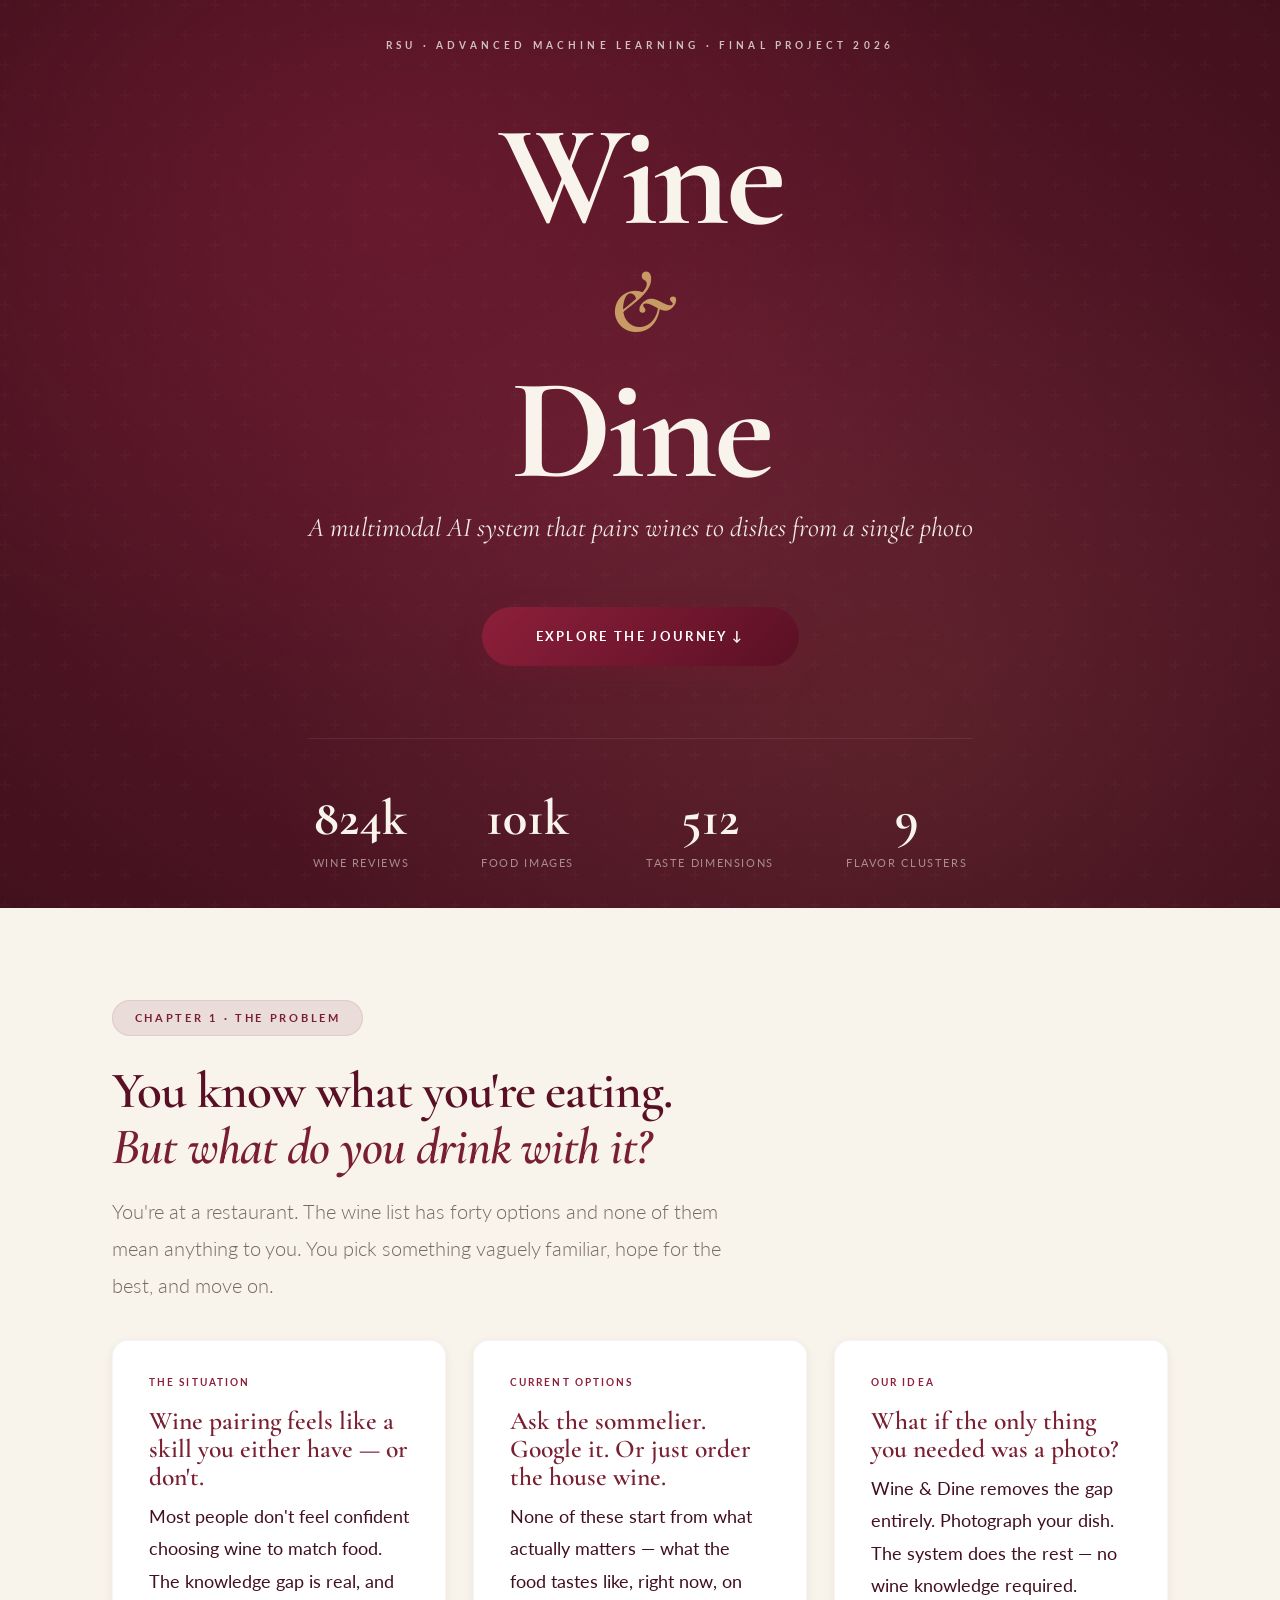
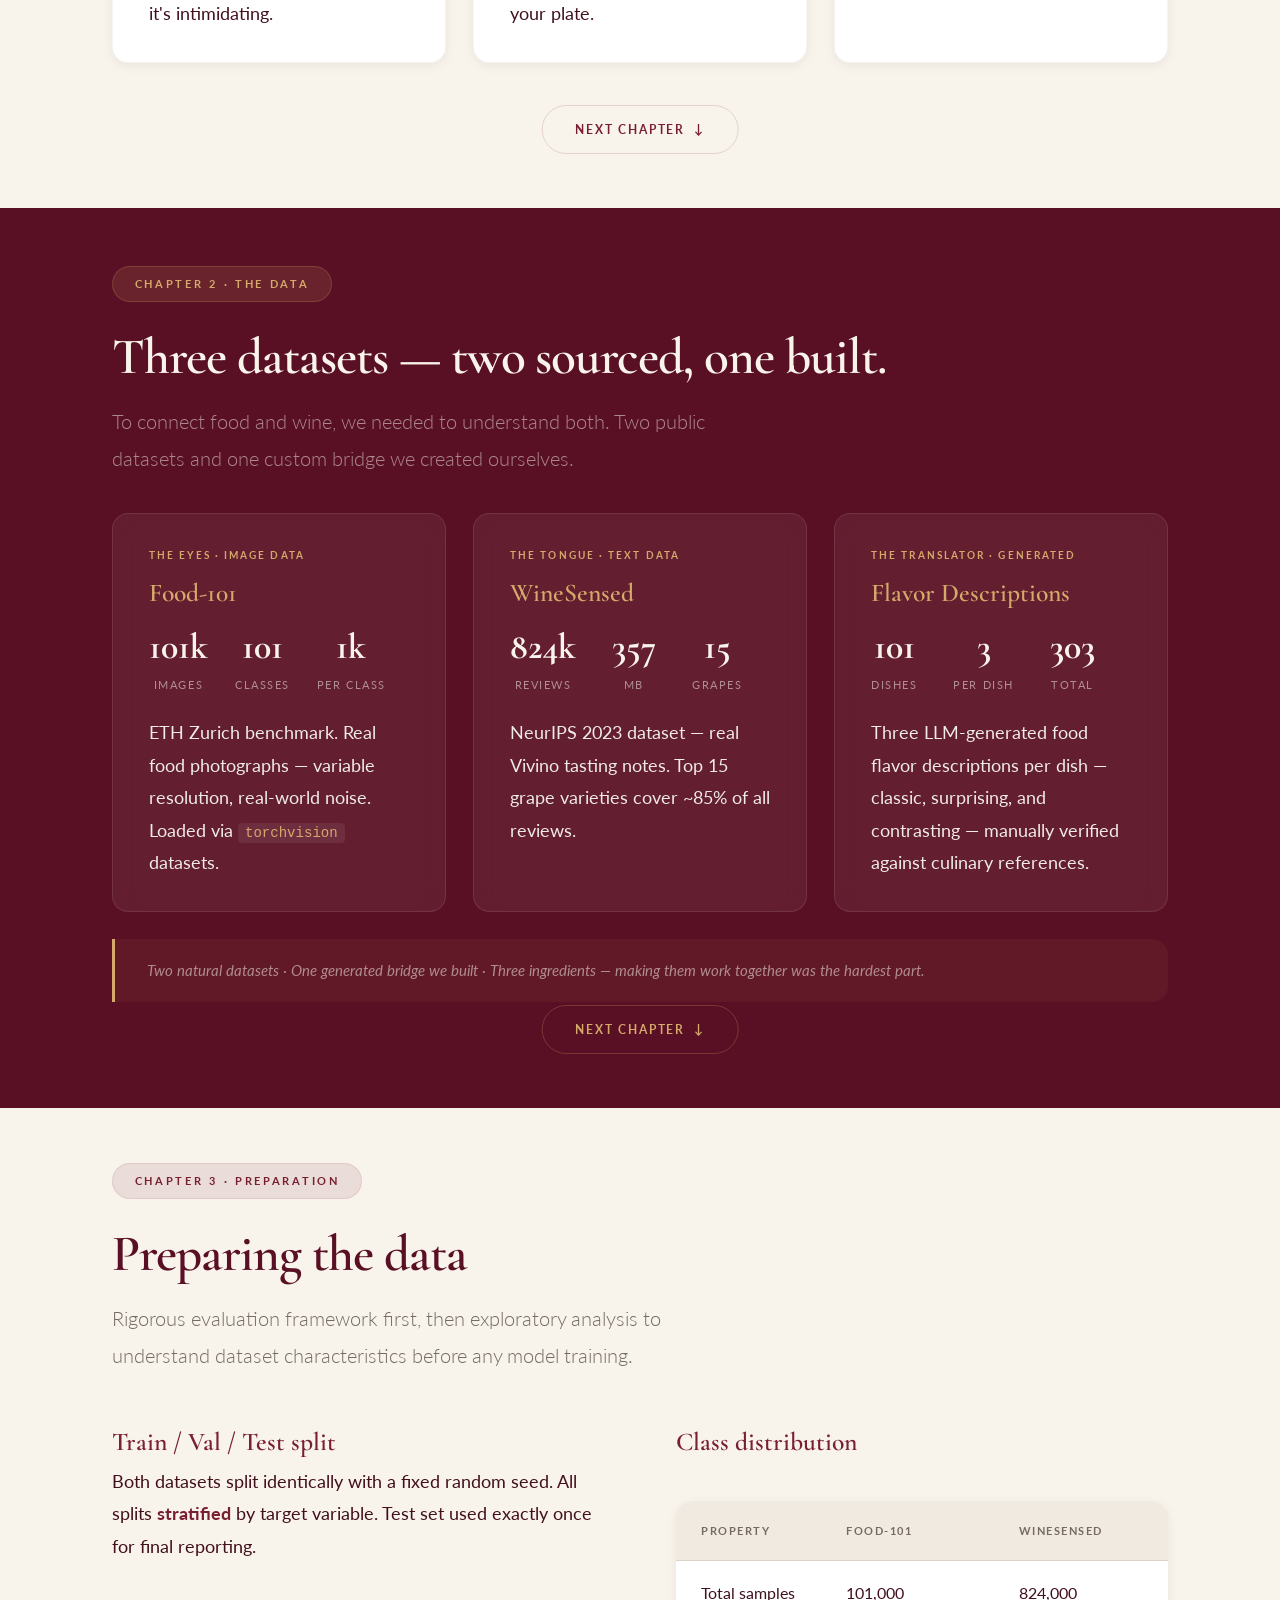
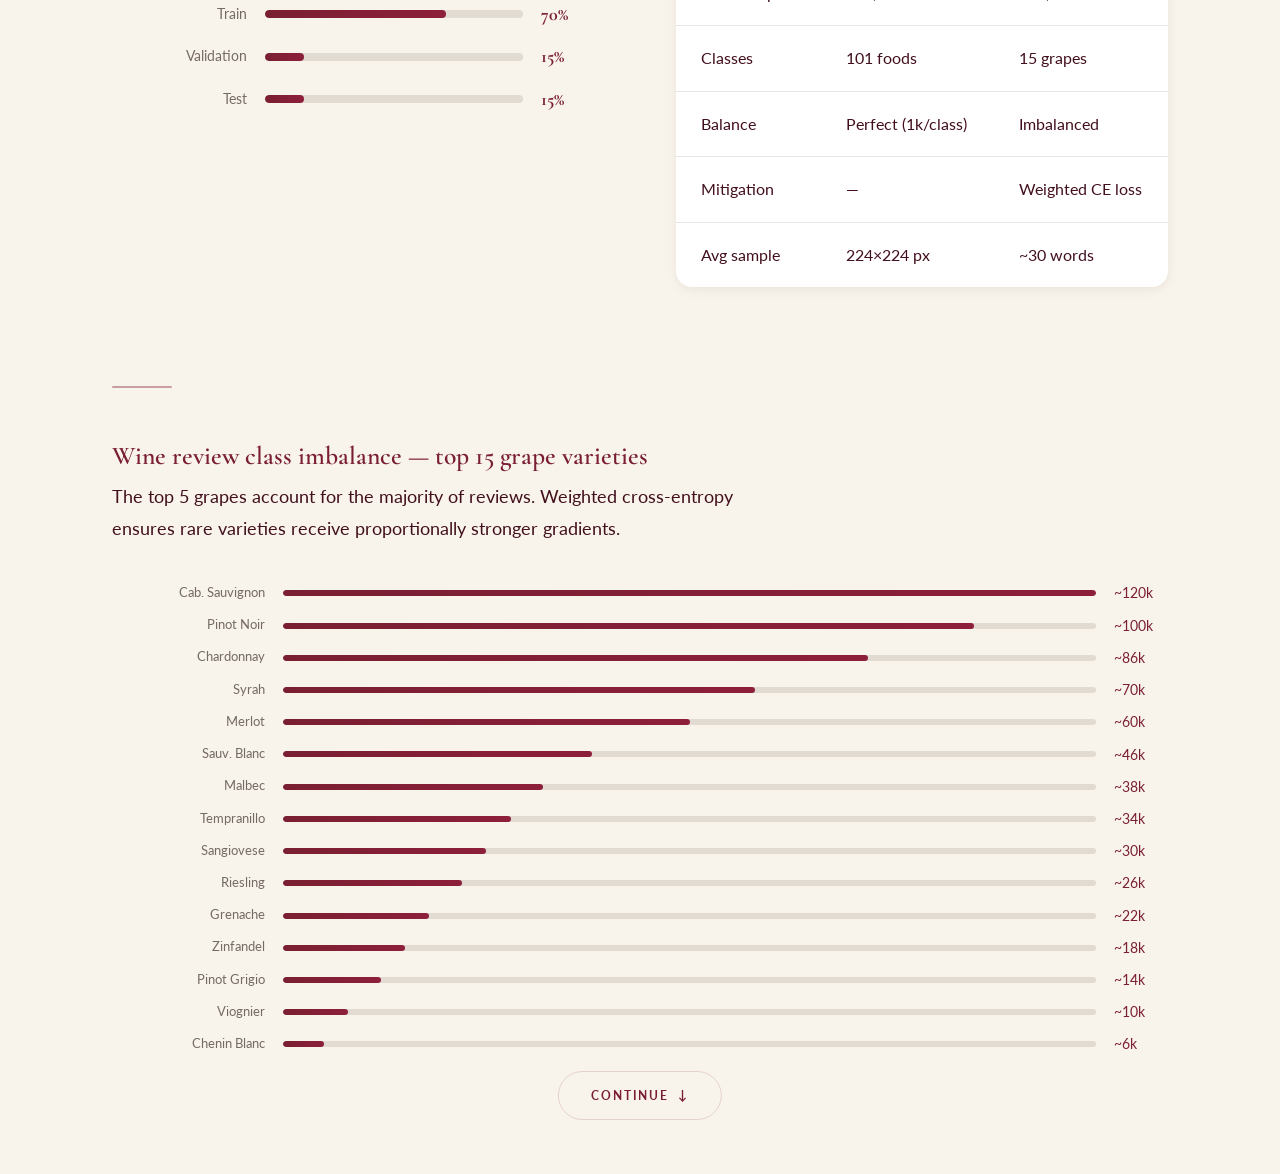
==== landing/index.html @ 4e309748 "Re-making landing" ====
<!DOCTYPE html>
<html lang="en">
<head>
  <meta charset="UTF-8">
  <meta name="viewport" content="width=device-width, initial-scale=1.0">
  <title>Wine & Dine — The Story</title>
  <link rel="preconnect" href="https://fonts.googleapis.com">
  <link href="https://fonts.googleapis.com/css2?family=Cormorant+Garamond:ital,wght@0,400;0,600;0,700;1,400;1,600&family=Lato:wght@300;400;700&display=swap" rel="stylesheet">
  <link rel="stylesheet" href="style.css">
</head>
<body>

  <!-- ═══════════════════════════════════════════════════════════════════════ -->
  <!-- HERO -->
  <!-- ═══════════════════════════════════════════════════════════════════════ -->
  <section id="hero" class="hero dark">
    <div class="hero-content reveal">
      <p class="hero-eyebrow">RSU · Advanced Machine Learning · Final Project 2026</p>
      <h1 class="hero-title">Wine<span class="amp">&</span>Dine</h1>
      <p class="hero-subtitle">A multimodal AI system that pairs wines to dishes from a single photo</p>
      <a href="#problem" class="btn-primary">Explore the journey ↓</a>
      <div class="hero-metrics stagger">
        <div class="hero-metric"><span class="number counter" data-target="824">0</span><span class="number-suffix">k</span><span class="label">wine reviews</span></div>
        <div class="hero-metric"><span class="number counter" data-target="101">0</span><span class="number-suffix">k</span><span class="label">food images</span></div>
        <div class="hero-metric"><span class="number counter" data-target="512">0</span><span class="label">taste dimensions</span></div>
        <div class="hero-metric"><span class="number counter" data-target="9">0</span><span class="label">flavor clusters</span></div>
      </div>
    </div>
  </section>

  <!-- ═══════════════════════════════════════════════════════════════════════ -->
  <!-- SECTIONS (added one by one) -->
  <!-- ═══════════════════════════════════════════════════════════════════════ -->

  <!-- §2 - The Problem -->
  <section id="problem" class="section light">
    <div class="container reveal">
      <span class="section-label">Chapter 1 · The Problem</span>
      <h2>You know what you're eating.<br><em style="color:var(--wine)">But what do you drink with it?</em></h2>
      <p class="lead">
        You're at a restaurant. The wine list has forty options and none of them 
        mean anything to you. You pick something vaguely familiar, hope for the best, 
        and move on.
      </p>

      <div class="card-grid stagger">
        <div class="card">
          <span class="card-label">The situation</span>
          <h3>Wine pairing feels like a skill you either have — or don't.</h3>
          <p>
            Most people don't feel confident choosing wine to match food. 
            The knowledge gap is real, and it's intimidating.
          </p>
        </div>
        <div class="card">
          <span class="card-label">Current options</span>
          <h3>Ask the sommelier. Google it. Or just order the house wine.</h3>
          <p>
            None of these start from what actually matters — what the food 
            tastes like, right now, on your plate.
          </p>
        </div>
        <div class="card">
          <span class="card-label">Our idea</span>
          <h3>What if the only thing you needed was a photo?</h3>
          <p>
            Wine & Dine removes the gap entirely. Photograph your dish. 
            The system does the rest — no wine knowledge required.
          </p>
        </div>
      </div>
    </div>
    <div class="slide-nav"><a href="#datasets">Next chapter <span class="arrow">↓</span></a></div>
  </section>

  <!-- §3 - Datasets -->
  <section id="datasets" class="section dark">
    <div class="container reveal">
      <span class="section-label">Chapter 2 · The Data</span>
      <h2>Three datasets — two sourced, one built.</h2>
      <p class="lead">
        To connect food and wine, we needed to understand both. 
        Two public datasets and one custom bridge we created ourselves.
      </p>

      <div class="card-grid stagger">
        <div class="card">
          <span class="card-label">The Eyes · Image Data</span>
          <h3>Food-101</h3>
          <div class="metric-row" style="justify-content:start;gap:1.5rem;flex-wrap:nowrap">
            <div class="metric-item"><span class="metric metric-small">101k</span><p class="metric-label">images</p></div>
            <div class="metric-item"><span class="metric metric-small">101</span><p class="metric-label">classes</p></div>
            <div class="metric-item"><span class="metric metric-small">1k</span><p class="metric-label">per class</p></div>
          </div>
          <p>ETH Zurich benchmark. Real food photographs — variable resolution,
             real-world noise. Loaded via <code>torchvision</code> datasets.</p>
        </div>

        <div class="card">
          <span class="card-label">The Tongue · Text Data</span>
          <h3>WineSensed</h3>
          <div class="metric-row" style="justify-content:start;gap:2rem">
            <div class="metric-item"><span class="metric metric-small">824k</span><p class="metric-label">reviews</p></div>
            <div class="metric-item"><span class="metric metric-small">357</span><p class="metric-label">MB</p></div>
            <div class="metric-item"><span class="metric metric-small">15</span><p class="metric-label">grapes</p></div>
          </div>
          <p>NeurIPS 2023 dataset — real Vivino tasting notes. 
             Top 15 grape varieties cover ~85% of all reviews.</p>
        </div>

        <div class="card">
          <span class="card-label">The Translator · Generated</span>
          <h3>Flavor Descriptions</h3>
          <div class="metric-row" style="justify-content:start;gap:2rem">
            <div class="metric-item"><span class="metric metric-small">101</span><p class="metric-label">dishes</p></div>
            <div class="metric-item"><span class="metric metric-small">3</span><p class="metric-label">per dish</p></div>
            <div class="metric-item"><span class="metric metric-small">303</span><p class="metric-label">total</p></div>
          </div>
          <p>Three LLM-generated food flavor descriptions per dish — classic, surprising, and contrasting — manually verified against culinary references.</p>
        </div>
      </div>

      <div class="callout" style="margin:1.2rem 0;padding:1rem 1.8rem;font-size:0.85rem">
        Two natural datasets · One generated bridge we built · Three ingredients — making them work together was the hardest part.
      </div>
    </div>
    <div class="slide-nav"><a href="#preparation">Next chapter <span class="arrow">↓</span></a></div>
  </section>

  <!-- §4 - Preparing the data -->
  <section id="preparation" class="section light">
    <div class="container reveal">
      <span class="section-label">Chapter 3 · Preparation</span>
      <h2>Preparing the data</h2>
      <p class="lead">
        Rigorous evaluation framework first, then exploratory analysis to understand 
        dataset characteristics before any model training.
      </p>

      <div class="split">
        <div class="reveal">
          <h3>Train / Val / Test split</h3>
          <p>
            Both datasets split identically with a fixed random seed. 
            All splits <strong>stratified</strong> by target variable. 
            Test set used exactly once for final reporting.
          </p>
          <div class="bar-chart-h">
            <div class="bar-row">
              <span class="bar-label">Train</span>
              <div class="bar-track"><div class="bar-fill anim-bar" style="--bar-width: 70%;"></div></div>
              <span class="bar-value">70%</span>
            </div>
            <div class="bar-row">
              <span class="bar-label">Validation</span>
              <div class="bar-track"><div class="bar-fill anim-bar" style="--bar-width: 15%;"></div></div>
              <span class="bar-value">15%</span>
            </div>
            <div class="bar-row">
              <span class="bar-label">Test</span>
              <div class="bar-track"><div class="bar-fill anim-bar" style="--bar-width: 15%;"></div></div>
              <span class="bar-value">15%</span>
            </div>
          </div>
        </div>

        <div class="reveal reveal-delay-2">
          <h3>Class distribution</h3>
          <table class="comparison-table">
            <thead>
              <tr><th>Property</th><th>Food-101</th><th>WineSensed</th></tr>
            </thead>
            <tbody>
              <tr><td>Total samples</td><td>101,000</td><td>824,000</td></tr>
              <tr><td>Classes</td><td>101 foods</td><td>15 grapes</td></tr>
              <tr><td>Balance</td><td>Perfect (1k/class)</td><td>Imbalanced</td></tr>
              <tr><td>Mitigation</td><td>—</td><td>Weighted CE loss</td></tr>
              <tr><td>Avg sample</td><td>224×224 px</td><td>~30 words</td></tr>
            </tbody>
          </table>
        </div>
      </div>

      <div class="section-divider"></div>

      <div class="reveal">
        <h3>Wine review class imbalance — top 15 grape varieties</h3>
        <p>The top 5 grapes account for the majority of reviews. Weighted cross-entropy ensures 
           rare varieties receive proportionally stronger gradients.</p>
        <div class="bar-chart-h grape-chart">
          <div class="bar-row"><span class="bar-label">Cab. Sauvignon</span><div class="bar-track"><div class="bar-fill anim-bar" style="--bar-width:100%"></div></div><span class="bar-value">~120k</span></div>
          <div class="bar-row"><span class="bar-label">Pinot Noir</span><div class="bar-track"><div class="bar-fill anim-bar" style="--bar-width:85%"></div></div><span class="bar-value">~100k</span></div>
          <div class="bar-row"><span class="bar-label">Chardonnay</span><div class="bar-track"><div class="bar-fill anim-bar" style="--bar-width:72%"></div></div><span class="bar-value">~86k</span></div>
          <div class="bar-row"><span class="bar-label">Syrah</span><div class="bar-track"><div class="bar-fill anim-bar" style="--bar-width:58%"></div></div><span class="bar-value">~70k</span></div>
          <div class="bar-row"><span class="bar-label">Merlot</span><div class="bar-track"><div class="bar-fill anim-bar" style="--bar-width:50%"></div></div><span class="bar-value">~60k</span></div>
          <div class="bar-row"><span class="bar-label">Sauv. Blanc</span><div class="bar-track"><div class="bar-fill anim-bar" style="--bar-width:38%"></div></div><span class="bar-value">~46k</span></div>
          <div class="bar-row"><span class="bar-label">Malbec</span><div class="bar-track"><div class="bar-fill anim-bar" style="--bar-width:32%"></div></div><span class="bar-value">~38k</span></div>
          <div class="bar-row"><span class="bar-label">Tempranillo</span><div class="bar-track"><div class="bar-fill anim-bar" style="--bar-width:28%"></div></div><span class="bar-value">~34k</span></div>
          <div class="bar-row"><span class="bar-label">Sangiovese</span><div class="bar-track"><div class="bar-fill anim-bar" style="--bar-width:25%"></div></div><span class="bar-value">~30k</span></div>
          <div class="bar-row"><span class="bar-label">Riesling</span><div class="bar-track"><div class="bar-fill anim-bar" style="--bar-width:22%"></div></div><span class="bar-value">~26k</span></div>
          <div class="bar-row"><span class="bar-label">Grenache</span><div class="bar-track"><div class="bar-fill anim-bar" style="--bar-width:18%"></div></div><span class="bar-value">~22k</span></div>
          <div class="bar-row"><span class="bar-label">Zinfandel</span><div class="bar-track"><div class="bar-fill anim-bar" style="--bar-width:15%"></div></div><span class="bar-value">~18k</span></div>
          <div class="bar-row"><span class="bar-label">Pinot Grigio</span><div class="bar-track"><div class="bar-fill anim-bar" style="--bar-width:12%"></div></div><span class="bar-value">~14k</span></div>
          <div class="bar-row"><span class="bar-label">Viognier</span><div class="bar-track"><div class="bar-fill anim-bar" style="--bar-width:8%"></div></div><span class="bar-value">~10k</span></div>
          <div class="bar-row"><span class="bar-label">Chenin Blanc</span><div class="bar-track"><div class="bar-fill anim-bar" style="--bar-width:5%"></div></div><span class="bar-value">~6k</span></div>
        </div>
      </div>
    </div>
    <div class="slide-nav"><a href="#" id="next-after-prep">Continue <span class="arrow">↓</span></a></div>
  </section>

  <!-- More sections will be added here -->

  <script src="script.js"></script>
</body>
</html>
---- landing/style.css ----
/* ═══════════════════════════════════════════════════════════════════════════
   WINE & DINE — Cinematic Presentation (v2)
   Palette matched to the Gradio app design tokens
   ═══════════════════════════════════════════════════════════════════════════ */

:root {
  /* App-matched palette */
  --wine:        #7a1f32;          /* matches app --wine */
  --wine-dark:   #5a1024;          /* gradient end in app buttons */
  --wine-deeper: #42101d;          /* app text-dark */
  --wine-light:  #8d1f3a;          /* gradient start in app buttons */
  --wine-accent: #c0334d;          /* app highlight gradient */
  --wine-glow:   rgba(122, 24, 48, 0.10);

  --gold:        #D4A96A;
  --gold-dim:    rgba(212, 169, 106, 0.12);

  /* App-matched backgrounds */
  --cream:       #f8f3eb;          /* matches app --cream exactly */
  --cream-dark:  #ede3d8;          /* app card icon bg */
  --cream-mid:   #f0eae0;
  --white:       #FFFFFF;

  /* App-matched text */
  --text-dark:   #f0ebe4;
  --text-dark-m: rgba(240, 235, 228, 0.55);
  --text-light:  #42101d;         /* app deep wine text */
  --text-light-m:#756b63;         /* app muted text */

  /* Utility */
  --rule:        rgba(64, 42, 31, 0.12);  /* app border style */
  --rule-dark:   rgba(255,255,255,0.08);
  --radius:      16px;
  --radius-sm:   10px;
  --ease:        cubic-bezier(0.23, 1, 0.32, 1);
  --shadow-sm:   0 2px 8px rgba(64,42,31,0.04), 0 4px 16px rgba(64,42,31,0.03);
  --shadow-md:   0 8px 32px rgba(64,42,31,0.07), 0 16px 48px rgba(64,42,31,0.04);
  --shadow-lg:   0 16px 56px rgba(64,42,31,0.10), 0 32px 80px rgba(64,42,31,0.06);
  --glass:       rgba(255,255,255,0.06);
  --glass-border:rgba(255,255,255,0.10);
}

*, *::before, *::after {
  box-sizing: border-box;
  margin: 0;
  padding: 0;
}

html {
  scroll-behavior: smooth;
  font-size: 18px;
}

body {
  font-family: 'Lato', sans-serif;
  color: var(--text-light);
  background: var(--cream);
  line-height: 1.8;
  overflow-x: hidden;
  -webkit-font-smoothing: antialiased;
  -moz-osx-font-smoothing: grayscale;
}

/* ── Typography ──────────────────────────────────────────────────────────── */

h1, h2, h3, h4 {
  font-family: 'Cormorant Garamond', serif;
  font-weight: 600;
  line-height: 1.1;
}

h2 {
  font-size: clamp(2.2rem, 4vw, 3.2rem);
  margin-bottom: 1rem;
  letter-spacing: -0.02em;
}

h3 {
  font-size: clamp(1.15rem, 2vw, 1.45rem);
  margin-bottom: 0.5rem;
}

p {
  margin-bottom: 1.2rem;
  max-width: 680px;
}

.lead {
  font-size: clamp(1rem, 1.6vw, 1.15rem);
  font-weight: 300;
  margin-bottom: 2rem;
  max-width: 640px;
  line-height: 1.8;
}

strong {
  font-weight: 700;
}

/* Dark section text colors */
.dark        { background: var(--wine-dark); color: var(--text-dark); }
.dark h2     { color: var(--cream); }
.dark h3     { color: var(--gold); }
.dark p      { color: var(--text-dark); }
.dark .lead  { color: var(--text-dark-m); }
.dark strong { color: var(--gold); }

/* Light section text colors */
.light        { background: var(--cream); color: var(--text-light); }
.light h2     { color: var(--wine-dark); }
.light h3     { color: var(--wine); }
.light .lead  { color: var(--text-light-m); }
.light strong { color: var(--wine); }

/* ── Layout ──────────────────────────────────────────────────────────────── */

.container {
  max-width: 1200px;
  margin: 0 auto;
  padding: 0 4rem;
}

.slide {
  min-height: 100vh;
  display: flex;
  align-items: center;
  position: relative;
  overflow: hidden;
  padding: 8rem 0;
}

.section {
  min-height: 100vh;
  display: flex;
  align-items: center;
  position: relative;
  overflow: hidden;
  padding: 3rem 0 4.5rem;
}

/* Container inside slides takes full width */
.section > .container {
  width: 100%;
}

/* ── Slide navigation button ─────────────────────────────────────────────── */

.slide-nav {
  position: absolute;
  bottom: 3rem;
  left: 50%;
  transform: translateX(-50%);
  z-index: 5;
}

.slide-nav a {
  display: inline-flex;
  align-items: center;
  gap: 0.5rem;
  text-decoration: none;
  font-size: 0.68rem;
  font-weight: 700;
  text-transform: uppercase;
  letter-spacing: 0.15em;
  padding: 0.7rem 1.8rem;
  border-radius: 50px;
  transition: all 0.4s var(--ease);
}

.dark .slide-nav a {
  color: var(--gold);
  border: 1px solid rgba(212, 169, 106, 0.25);
}

.dark .slide-nav a:hover {
  background: rgba(212, 169, 106, 0.1);
  border-color: rgba(212, 169, 106, 0.5);
}

.light .slide-nav a {
  color: var(--wine);
  border: 1px solid rgba(122, 24, 48, 0.15);
}

.light .slide-nav a:hover {
  background: var(--wine-glow);
  border-color: rgba(122, 24, 48, 0.3);
}

.slide-nav .arrow {
  display: inline-block;
  transition: transform 0.3s var(--ease);
}

.slide-nav a:hover .arrow {
  transform: translateY(3px);
}

.section-label {
  display: inline-block;
  font-size: 0.6rem;
  font-weight: 700;
  text-transform: uppercase;
  letter-spacing: 0.25em;
  padding: 0.4rem 1.2rem;
  border-radius: 50px;
  margin-bottom: 1.5rem;
}

.dark .section-label {
  color: var(--gold);
  background: var(--gold-dim);
  border: 1px solid rgba(212, 169, 106, 0.2);
}

.light .section-label {
  color: var(--wine);
  background: var(--wine-glow);
  border: 1px solid rgba(114, 47, 55, 0.1);
}

.section-divider {
  width: 60px;
  height: 2px;
  background: linear-gradient(90deg, var(--wine), var(--wine-light));
  border-radius: 1px;
  margin: 3rem 0;
  opacity: 0.4;
}

.dark .section-divider {
  background: linear-gradient(90deg, var(--gold), transparent);
  opacity: 0.3;
}

/* ── Hero ────────────────────────────────────────────────────────────────── */

.hero {
  min-height: 100vh;
  display: flex;
  align-items: center;
  justify-content: center;
  text-align: center;
  background:
    radial-gradient(ellipse at 30% 20%, rgba(141, 31, 58, 0.35) 0%, transparent 50%),
    radial-gradient(ellipse at 70% 80%, rgba(212, 169, 106, 0.08) 0%, transparent 50%),
    radial-gradient(ellipse at 50% 50%, rgba(90, 16, 36, 0.95) 0%, var(--wine-deeper) 100%);
  position: relative;
  overflow: hidden;
}

.hero::before {
  content: '';
  position: absolute;
  inset: 0;
  background: url("data:image/svg+xml,%3Csvg width='60' height='60' viewBox='0 0 60 60' xmlns='http://www.w3.org/2000/svg'%3E%3Cg fill='none' fill-rule='evenodd'%3E%3Cg fill='%23ffffff' fill-opacity='0.015'%3E%3Cpath d='M36 34v-4h-2v4h-4v2h4v4h2v-4h4v-2h-4zm0-30V0h-2v4h-4v2h4v4h2V6h4V4h-4zM6 34v-4H4v4H0v2h4v4h2v-4h4v-2H6zM6 4V0H4v4H0v2h4v4h2V6h4V4H6z'/%3E%3C/g%3E%3C/g%3E%3C/svg%3E");
  pointer-events: none;
}

.hero-content {
  max-width: 800px;
  padding: 2rem;
  position: relative;
  z-index: 1;
}

.hero-eyebrow {
  font-size: 0.58rem;
  font-weight: 700;
  text-transform: uppercase;
  letter-spacing: 0.4em;
  color: var(--gold);
  margin-bottom: 3rem;
  opacity: 0.8;
}

.hero-title {
  font-size: clamp(4rem, 12vw, 8rem);
  font-weight: 700;
  color: var(--cream);
  margin-bottom: 0.3rem;
  letter-spacing: -0.03em;
  line-height: 0.95;
}

.hero-title .amp {
  display: block;
  color: var(--gold);
  font-style: italic;
  font-size: 0.6em;
  margin: 0.2em 0;
  opacity: 0.9;
}

.hero-subtitle {
  font-family: 'Cormorant Garamond', serif;
  font-size: clamp(1.1rem, 2.5vw, 1.5rem);
  font-style: italic;
  color: var(--text-dark-m);
  margin-bottom: 3rem;
  font-weight: 400;
}

.hero-description {
  font-size: 1rem;
  color: var(--text-dark-m);
  max-width: 520px;
  margin: 0 auto 4rem;
  line-height: 1.9;
  font-weight: 300;
}

.hero-metrics {
  display: flex;
  justify-content: center;
  gap: 4rem;
  margin-top: 4rem;
  padding-top: 3rem;
  border-top: 1px solid var(--rule-dark);
}

.hero-metric {
  text-align: center;
}

.hero-metric .number {
  font-family: 'Cormorant Garamond', serif;
  font-size: 2.8rem;
  font-weight: 700;
  color: var(--cream);
  line-height: 1;
  display: inline;
}

.hero-metric .number-suffix {
  font-family: 'Cormorant Garamond', serif;
  font-size: 2.8rem;
  font-weight: 700;
  color: var(--cream);
  line-height: 1;
}

.hero-metric .label {
  font-size: 0.6rem;
  text-transform: uppercase;
  letter-spacing: 0.15em;
  color: var(--text-dark-m);
  margin-top: 0.5rem;
  display: block;
}

/* ── Buttons ─────────────────────────────────────────────────────────────── */

.btn-primary {
  display: inline-block;
  padding: 1rem 3rem;
  background: linear-gradient(135deg, var(--wine-light), var(--wine-dark));
  color: #fff;
  text-decoration: none;
  font-weight: 700;
  font-size: 0.72rem;
  letter-spacing: 0.18em;
  border-radius: 60px;
  transition: all 0.5s var(--ease);
  border: none;
  text-transform: uppercase;
  box-shadow: 0 10px 28px rgba(122, 24, 48, 0.24);
}

.btn-primary:hover {
  background: linear-gradient(135deg, var(--wine-accent), var(--wine-light));
  box-shadow: 0 14px 40px rgba(122, 24, 48, 0.35);
  transform: translateY(-2px);
}

/* ── Cards ───────────────────────────────────────────────────────────────── */

.card-grid {
  display: grid;
  grid-template-columns: repeat(auto-fit, minmax(280px, 1fr));
  gap: 1.5rem;
  margin: 1.5rem 0;
}

/* Glass card (dark bg) */
.dark .card {
  background: var(--glass);
  border: 1px solid var(--glass-border);
  border-radius: var(--radius);
  padding: 1.8rem 2rem;
  backdrop-filter: blur(12px);
  -webkit-backdrop-filter: blur(12px);
  transition: all 0.5s var(--ease);
  position: relative;
}

.dark .card:hover {
  background: rgba(255,255,255,0.09);
  border-color: rgba(255,255,255,0.18);
  transform: translateY(-4px);
  box-shadow: 0 20px 60px rgba(0,0,0,0.3);
}

/* Solid card (light bg) */
.light .card {
  background: var(--white);
  border: 1px solid rgba(0,0,0,0.04);
  border-radius: var(--radius);
  padding: 1.8rem 2rem;
  box-shadow: var(--shadow-sm);
  transition: all 0.5s var(--ease);
  position: relative;
}

.light .card::after {
  content: '';
  position: absolute;
  top: 0; left: 0; right: 0;
  height: 3px;
  background: linear-gradient(90deg, var(--wine), var(--wine-light));
  border-radius: var(--radius) var(--radius) 0 0;
  opacity: 0;
  transition: opacity 0.4s ease;
}

.light .card:hover {
  transform: translateY(-6px);
  box-shadow: var(--shadow-md);
}

.light .card:hover::after {
  opacity: 1;
}

.card-label {
  font-size: 0.58rem;
  font-weight: 700;
  text-transform: uppercase;
  letter-spacing: 0.2em;
  margin-bottom: 0.8rem;
  display: block;
}

.dark .card-label { color: var(--gold); }
.light .card-label { color: var(--wine-light); }

.card p { max-width: none; }
.card p:last-child { margin-bottom: 0; }

/* ── Metric highlights ───────────────────────────────────────────────────── */

.metric {
  display: inline-block;
  font-family: 'Cormorant Garamond', serif;
  font-size: 2.6rem;
  font-weight: 700;
  line-height: 1;
}

.dark .metric  { color: var(--cream); }
.light .metric { color: var(--wine); }

.metric-small { font-size: 2rem; }

.metric-label {
  font-size: 0.62rem;
  text-transform: uppercase;
  letter-spacing: 0.14em;
  margin-top: 0.4rem;
}

.dark .metric-label  { color: var(--text-dark-m); }
.light .metric-label { color: var(--text-light-m); }

.metric-row {
  display: flex;
  gap: 2.5rem;
  margin: 1.2rem 0;
  flex-wrap: wrap;
}

.metric-item { text-align: center; }

/* ── Journey / timeline ──────────────────────────────────────────────────── */

.journey-step {
  position: relative;
  padding-left: 3.5rem;
  margin-bottom: 2.5rem;
}

.journey-step::before {
  content: '';
  position: absolute;
  left: 0.85rem;
  top: 2.2rem;
  bottom: -2.5rem;
  width: 2px;
}

.dark .journey-step::before  { background: linear-gradient(180deg, var(--rule-dark) 0%, transparent 100%); }
.light .journey-step::before { background: linear-gradient(180deg, var(--rule) 0%, transparent 100%); }

.journey-step:last-child::before { display: none; }

.step-marker {
  position: absolute;
  left: 0;
  top: 0.2rem;
  width: 1.8rem;
  height: 1.8rem;
  border-radius: 50%;
  display: flex;
  align-items: center;
  justify-content: center;
  font-size: 0.6rem;
  color: white;
  font-weight: 700;
  box-shadow: 0 2px 10px rgba(0,0,0,0.15);
}

.journey-step.failed .step-marker  { background: linear-gradient(135deg, #9E9E9E, #757575); }
.journey-step.success .step-marker { background: linear-gradient(135deg, var(--wine), var(--wine-light)); }
.journey-step.neutral .step-marker { background: linear-gradient(135deg, var(--gold), #e0976b); }

.step-title {
  font-family: 'Cormorant Garamond', serif;
  font-size: 1.25rem;
  font-weight: 600;
  margin-bottom: 0.3rem;
}

.step-desc {
  font-size: 0.92rem;
  margin-bottom: 0;
  line-height: 1.7;
  max-width: none;
}

.dark .step-desc  { color: var(--text-dark-m); }
.light .step-desc { color: var(--text-light-m); }

/* ── Callout / blockquote ────────────────────────────────────────────────── */

.callout {
  padding: 1.5rem 2.2rem;
  margin: 2rem 0;
  border-radius: 0 var(--radius) var(--radius) 0;
  font-style: italic;
  font-size: 0.95rem;
  line-height: 1.8;
  max-width: none;
}

.dark .callout {
  background: rgba(212, 169, 106, 0.06);
  border-left: 3px solid var(--gold);
  color: var(--text-dark-m);
}

.light .callout {
  background: linear-gradient(135deg, var(--cream-dark) 0%, var(--cream-mid) 100%);
  border-left: 3px solid var(--wine);
  color: var(--text-light-m);
}

/* ── Comparison table ────────────────────────────────────────────────────── */

.comparison-table {
  width: 100%;
  border-collapse: separate;
  border-spacing: 0;
  margin: 2.5rem 0;
  font-size: 0.88rem;
  border-radius: var(--radius);
  overflow: hidden;
}

.dark .comparison-table {
  background: var(--glass);
  border: 1px solid var(--glass-border);
}

.light .comparison-table {
  background: var(--white);
  box-shadow: var(--shadow-sm);
}

.comparison-table th {
  text-align: left;
  font-size: 0.6rem;
  text-transform: uppercase;
  letter-spacing: 0.14em;
  padding: 1.1rem 1.4rem;
}

.dark .comparison-table th {
  color: var(--gold);
  background: rgba(255,255,255,0.03);
  border-bottom: 1px solid var(--rule-dark);
}

.light .comparison-table th {
  color: var(--text-light-m);
  background: var(--cream-mid);
  border-bottom: 1px solid var(--rule);
}

.comparison-table td {
  padding: 1rem 1.4rem;
}

.dark .comparison-table td  { border-bottom: 1px solid var(--rule-dark); color: var(--text-dark); }
.light .comparison-table td { border-bottom: 1px solid var(--rule); }

.comparison-table tr:last-child td { border-bottom: none; }

.comparison-table .highlight-row    { background: var(--wine-glow); }
.comparison-table .highlight-row td { font-weight: 700; }

/* ── Progress bar ────────────────────────────────────────────────────────── */

.progress-bar {
  display: flex;
  align-items: center;
  gap: 0.8rem;
  margin: 0.5rem 0;
}

.progress-track {
  flex: 1;
  height: 6px;
  border-radius: 3px;
  overflow: hidden;
}

.dark .progress-track  { background: var(--rule-dark); }
.light .progress-track { background: var(--rule); }

.progress-fill {
  height: 100%;
  border-radius: 3px;
  background: linear-gradient(90deg, var(--wine), var(--wine-light));
  transition: width 1.5s var(--ease);
}

.progress-value {
  font-family: 'Cormorant Garamond', serif;
  font-size: 1.4rem;
  font-weight: 700;
  min-width: 4rem;
  text-align: right;
}

.dark .progress-value  { color: var(--cream); }
.light .progress-value { color: var(--wine); }

/* ── Two-column split ────────────────────────────────────────────────────── */

.split {
  display: grid;
  grid-template-columns: 1fr 1fr;
  gap: 4rem;
  align-items: start;
  margin: 3rem 0;
}

/* ── Tags / pills ────────────────────────────────────────────────────────── */

.tag {
  display: inline-block;
  font-size: 0.62rem;
  font-weight: 600;
  padding: 0.25rem 0.75rem;
  border-radius: 50px;
  margin: 0.15rem;
}

.dark .tag  { background: var(--gold-dim); color: var(--gold); }
.light .tag { background: var(--wine-glow); color: var(--wine); }

/* ── Horizontal bar chart ────────────────────────────────────────────────── */

.bar-chart-h { margin: 2rem 0; }

.bar-row {
  display: flex;
  align-items: center;
  gap: 1rem;
  margin-bottom: 0.55rem;
}

.bar-label {
  font-size: 0.75rem;
  min-width: 7.5rem;
  text-align: right;
  font-weight: 400;
}

.dark .bar-label  { color: var(--text-dark-m); }
.light .bar-label { color: var(--text-light-m); }

.bar-track {
  flex: 1;
  height: 8px;
  border-radius: 4px;
  overflow: hidden;
}

.dark .bar-track  { background: var(--rule-dark); }
.light .bar-track { background: var(--rule); }

.bar-fill {
  height: 100%;
  border-radius: 4px;
  width: 0;
  transition: width 1.2s var(--ease);
}

.bar-fill.animated { width: var(--bar-width); }

.dark .bar-fill  { background: linear-gradient(90deg, var(--gold), rgba(212, 169, 106, 0.4)); }
.light .bar-fill { background: linear-gradient(90deg, var(--wine), var(--wine-light)); }

.bar-value {
  font-family: 'Cormorant Garamond', serif;
  font-size: 1rem;
  font-weight: 700;
  min-width: 3.5rem;
  text-align: left;
}

.dark .bar-value  { color: var(--text-dark-m); }
.light .bar-value { color: var(--wine); }

.grape-chart .bar-row   { margin-bottom: 0.35rem; }
.grape-chart .bar-label { font-size: 0.7rem; min-width: 8.5rem; }
.grape-chart .bar-track { height: 6px; }
.grape-chart .bar-value {
  font-size: 0.8rem;
  min-width: 3rem;
  font-family: 'Lato', sans-serif;
  font-weight: 400;
}

/* ── Code inline ─────────────────────────────────────────────────────────── */

code {
  font-family: 'SF Mono', 'Fira Code', monospace;
  font-size: 0.78em;
  padding: 0.15em 0.5em;
  border-radius: 4px;
}

.dark code  { background: rgba(255,255,255,0.07); color: var(--gold); }
.light code { background: var(--cream-dark); color: var(--wine-dark); }

/* ── Reveal animation ────────────────────────────────────────────────────── */

.reveal {
  opacity: 0;
  transform: translateY(50px);
  transition: opacity 1s var(--ease),
              transform 1s var(--ease);
}

.reveal.visible {
  opacity: 1;
  transform: translateY(0);
}

.reveal-delay-1 { transition-delay: 0.1s; }
.reveal-delay-2 { transition-delay: 0.2s; }
.reveal-delay-3 { transition-delay: 0.3s; }
.reveal-delay-4 { transition-delay: 0.4s; }

/* Stagger children */
.stagger > * {
  opacity: 0;
  transform: translateY(30px);
  transition: opacity 0.7s var(--ease), transform 0.7s var(--ease);
}

.stagger.visible > *:nth-child(1) { transition-delay: 0.05s; }
.stagger.visible > *:nth-child(2) { transition-delay: 0.12s; }
.stagger.visible > *:nth-child(3) { transition-delay: 0.19s; }
.stagger.visible > *:nth-child(4) { transition-delay: 0.26s; }
.stagger.visible > *:nth-child(5) { transition-delay: 0.33s; }
.stagger.visible > *:nth-child(6) { transition-delay: 0.40s; }

.stagger.visible > * {
  opacity: 1;
  transform: translateY(0);
}

/* ── Footer ──────────────────────────────────────────────────────────────── */

.footer {
  background: var(--wine-deeper);
  color: var(--cream);
  padding: 5rem 0;
  text-align: center;
}

.footer p {
  color: var(--cream);
  opacity: 0.4;
  font-size: 0.72rem;
  letter-spacing: 0.08em;
  max-width: none;
}

.footer-brand {
  font-family: 'Cormorant Garamond', serif;
  font-size: 1.6rem;
  font-weight: 600;
  margin-bottom: 0.5rem;
  opacity: 1 !important;
}

/* ── Responsive ──────────────────────────────────────────────────────────── */

@media (max-width: 1024px) {
  .container { padding: 0 2.5rem; }
  .hero-metrics { gap: 2.5rem; }
}

@media (max-width: 768px) {
  html { font-size: 16px; }
  .section, .slide { padding: 5rem 0; }
  .slide { min-height: auto; }
  .container { padding: 0 1.5rem; }
  .card-grid { grid-template-columns: 1fr; }
  .split { grid-template-columns: 1fr; gap: 2.5rem; }
  .metric-row { gap: 2rem; }
  .hero-metrics { flex-wrap: wrap; gap: 2rem; }
  .hero-title { font-size: 3.5rem; }
  .bar-label { min-width: 5rem; font-size: 0.68rem; }
  .grape-chart .bar-label { min-width: 5.5rem; }
}
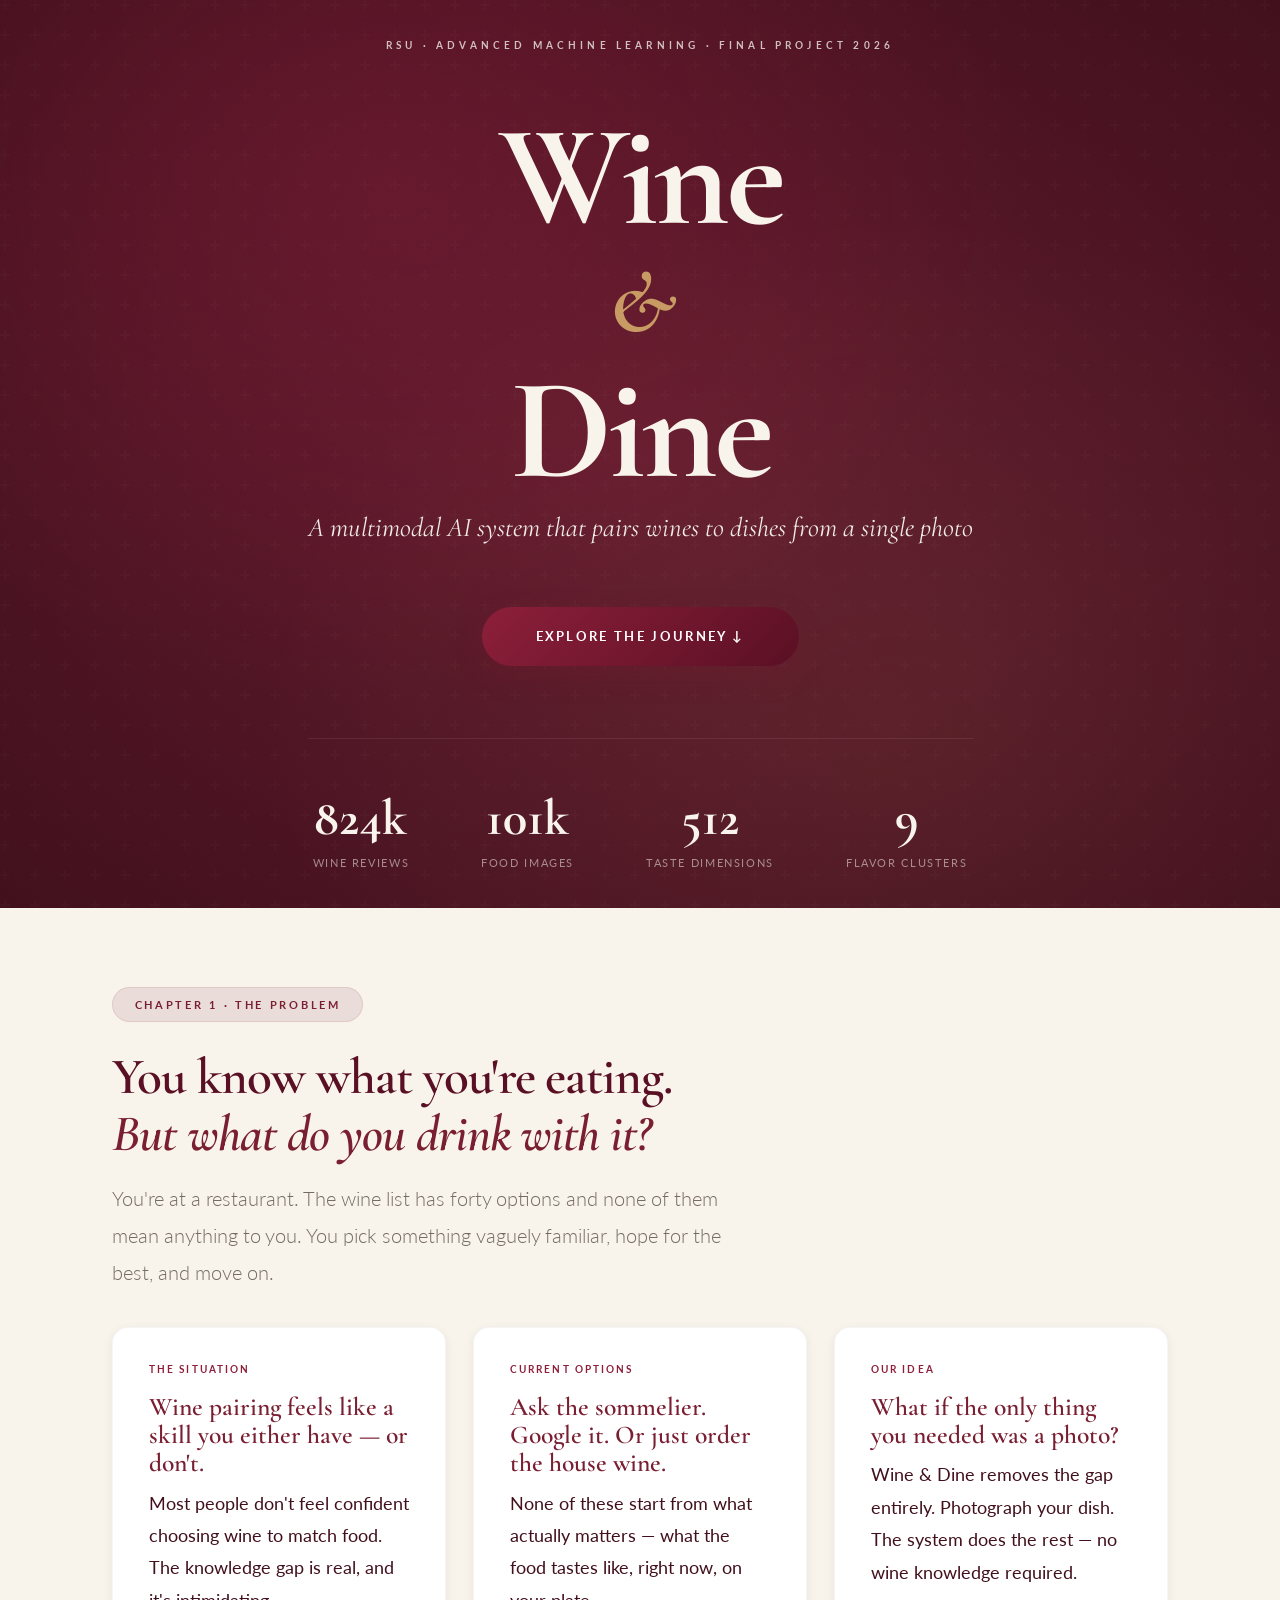
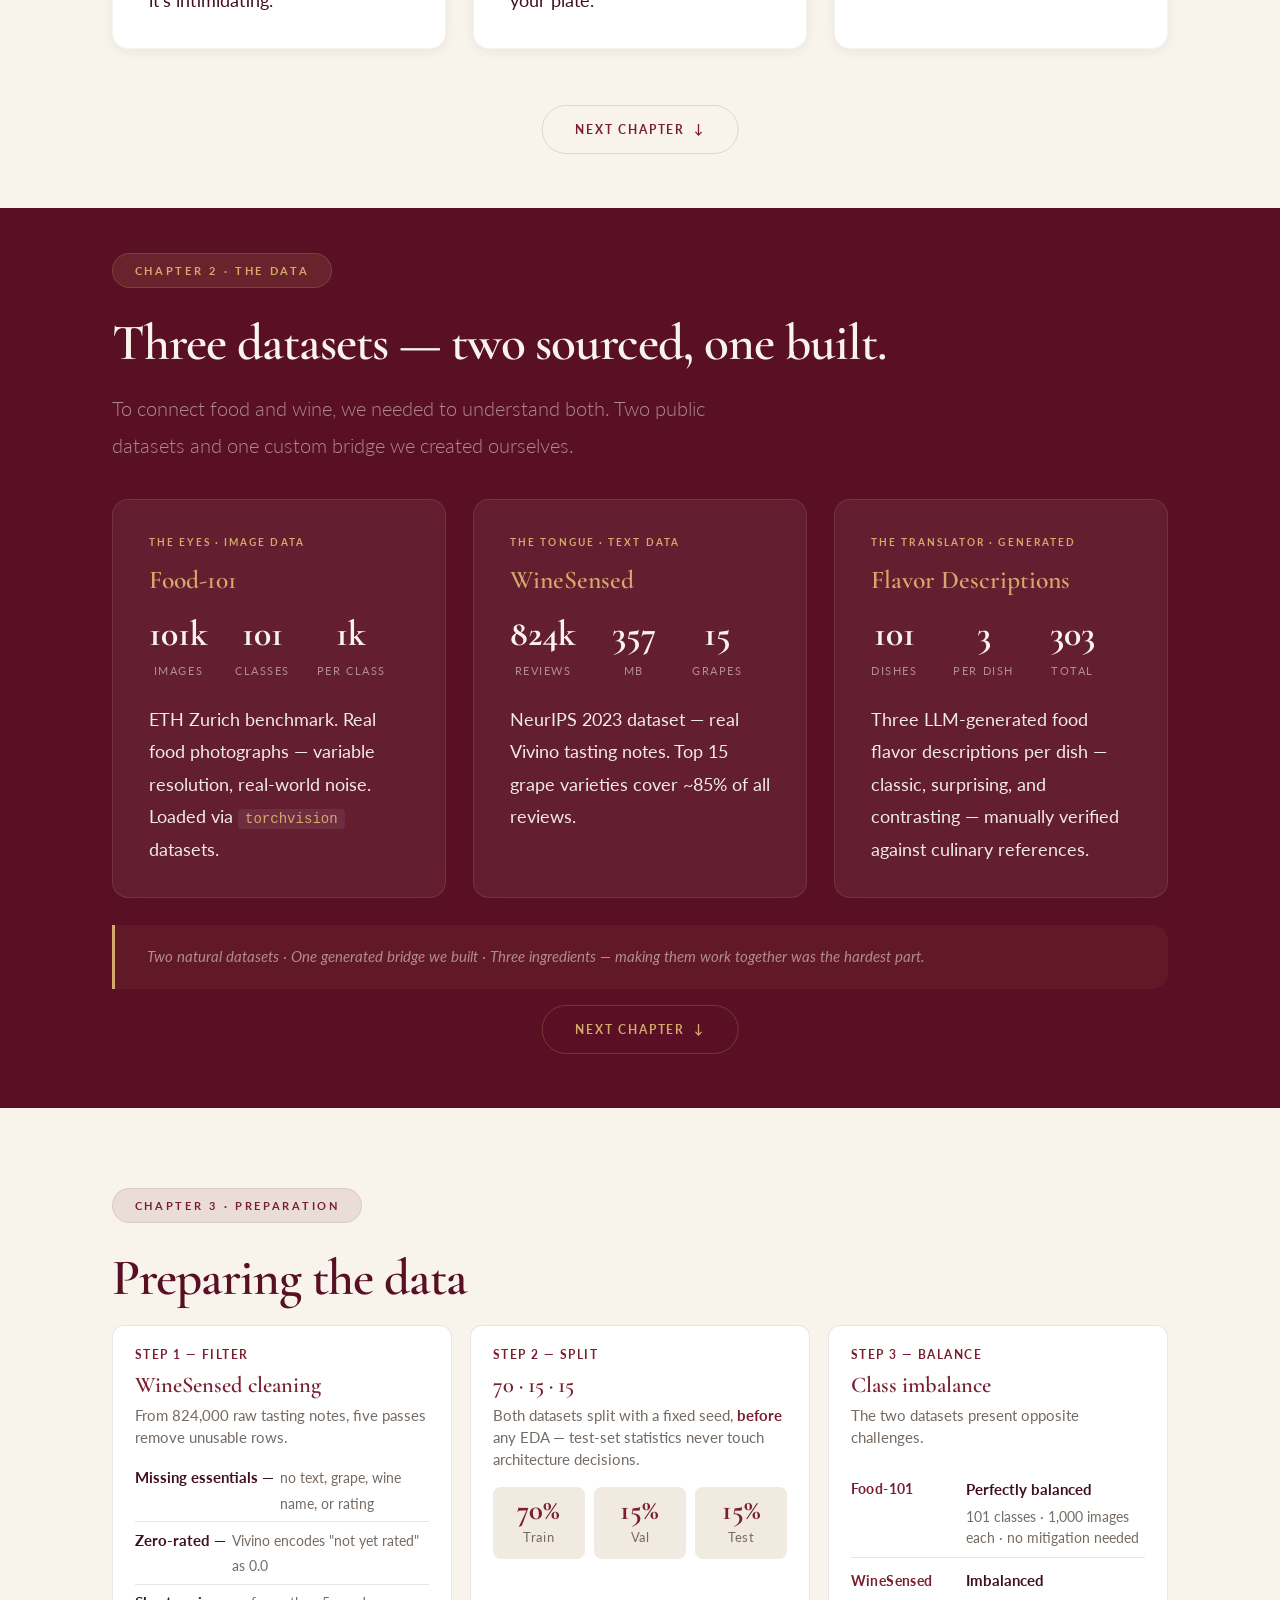
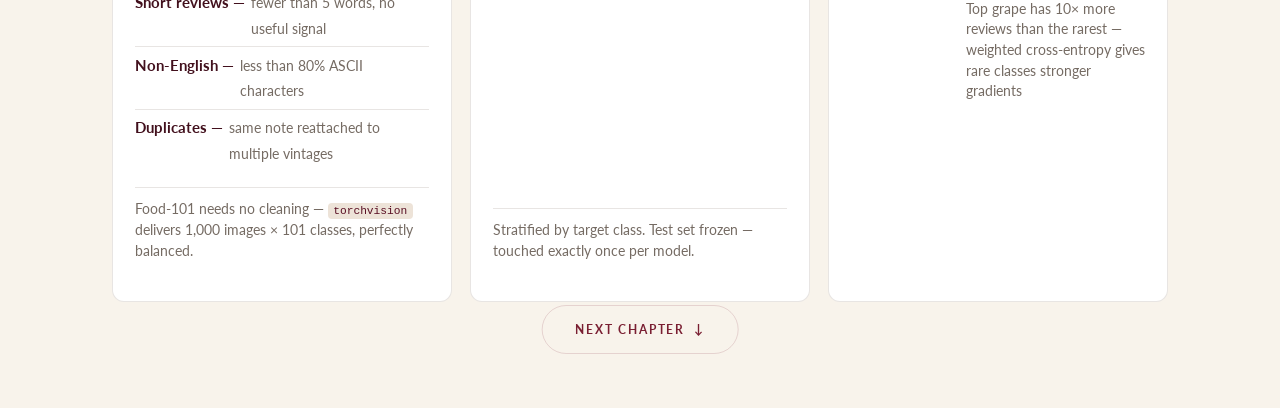
==== commit e3066b40: "CH-3" ====
--- a/landing/index.html
+++ b/landing/index.html
@@ -132,81 +132,71 @@
     <div class="container reveal">
       <span class="section-label">Chapter 3 · Preparation</span>
       <h2>Preparing the data</h2>
-      <p class="lead">
-        Rigorous evaluation framework first, then exploratory analysis to understand 
-        dataset characteristics before any model training.
-      </p>
-
-      <div class="split">
-        <div class="reveal">
-          <h3>Train / Val / Test split</h3>
-          <p>
-            Both datasets split identically with a fixed random seed. 
-            All splits <strong>stratified</strong> by target variable. 
-            Test set used exactly once for final reporting.
-          </p>
-          <div class="bar-chart-h">
-            <div class="bar-row">
-              <span class="bar-label">Train</span>
-              <div class="bar-track"><div class="bar-fill anim-bar" style="--bar-width: 70%;"></div></div>
-              <span class="bar-value">70%</span>
-            </div>
-            <div class="bar-row">
-              <span class="bar-label">Validation</span>
-              <div class="bar-track"><div class="bar-fill anim-bar" style="--bar-width: 15%;"></div></div>
-              <span class="bar-value">15%</span>
-            </div>
-            <div class="bar-row">
-              <span class="bar-label">Test</span>
-              <div class="bar-track"><div class="bar-fill anim-bar" style="--bar-width: 15%;"></div></div>
-              <span class="bar-value">15%</span>
-            </div>
-          </div>
-        </div>
-
-        <div class="reveal reveal-delay-2">
-          <h3>Class distribution</h3>
-          <table class="comparison-table">
-            <thead>
-              <tr><th>Property</th><th>Food-101</th><th>WineSensed</th></tr>
-            </thead>
-            <tbody>
-              <tr><td>Total samples</td><td>101,000</td><td>824,000</td></tr>
-              <tr><td>Classes</td><td>101 foods</td><td>15 grapes</td></tr>
-              <tr><td>Balance</td><td>Perfect (1k/class)</td><td>Imbalanced</td></tr>
-              <tr><td>Mitigation</td><td>—</td><td>Weighted CE loss</td></tr>
-              <tr><td>Avg sample</td><td>224×224 px</td><td>~30 words</td></tr>
-            </tbody>
-          </table>
-        </div>
-      </div>
-
-      <div class="section-divider"></div>
-
-      <div class="reveal">
-        <h3>Wine review class imbalance — top 15 grape varieties</h3>
-        <p>The top 5 grapes account for the majority of reviews. Weighted cross-entropy ensures 
-           rare varieties receive proportionally stronger gradients.</p>
-        <div class="bar-chart-h grape-chart">
-          <div class="bar-row"><span class="bar-label">Cab. Sauvignon</span><div class="bar-track"><div class="bar-fill anim-bar" style="--bar-width:100%"></div></div><span class="bar-value">~120k</span></div>
-          <div class="bar-row"><span class="bar-label">Pinot Noir</span><div class="bar-track"><div class="bar-fill anim-bar" style="--bar-width:85%"></div></div><span class="bar-value">~100k</span></div>
-          <div class="bar-row"><span class="bar-label">Chardonnay</span><div class="bar-track"><div class="bar-fill anim-bar" style="--bar-width:72%"></div></div><span class="bar-value">~86k</span></div>
-          <div class="bar-row"><span class="bar-label">Syrah</span><div class="bar-track"><div class="bar-fill anim-bar" style="--bar-width:58%"></div></div><span class="bar-value">~70k</span></div>
-          <div class="bar-row"><span class="bar-label">Merlot</span><div class="bar-track"><div class="bar-fill anim-bar" style="--bar-width:50%"></div></div><span class="bar-value">~60k</span></div>
-          <div class="bar-row"><span class="bar-label">Sauv. Blanc</span><div class="bar-track"><div class="bar-fill anim-bar" style="--bar-width:38%"></div></div><span class="bar-value">~46k</span></div>
-          <div class="bar-row"><span class="bar-label">Malbec</span><div class="bar-track"><div class="bar-fill anim-bar" style="--bar-width:32%"></div></div><span class="bar-value">~38k</span></div>
-          <div class="bar-row"><span class="bar-label">Tempranillo</span><div class="bar-track"><div class="bar-fill anim-bar" style="--bar-width:28%"></div></div><span class="bar-value">~34k</span></div>
-          <div class="bar-row"><span class="bar-label">Sangiovese</span><div class="bar-track"><div class="bar-fill anim-bar" style="--bar-width:25%"></div></div><span class="bar-value">~30k</span></div>
-          <div class="bar-row"><span class="bar-label">Riesling</span><div class="bar-track"><div class="bar-fill anim-bar" style="--bar-width:22%"></div></div><span class="bar-value">~26k</span></div>
-          <div class="bar-row"><span class="bar-label">Grenache</span><div class="bar-track"><div class="bar-fill anim-bar" style="--bar-width:18%"></div></div><span class="bar-value">~22k</span></div>
-          <div class="bar-row"><span class="bar-label">Zinfandel</span><div class="bar-track"><div class="bar-fill anim-bar" style="--bar-width:15%"></div></div><span class="bar-value">~18k</span></div>
-          <div class="bar-row"><span class="bar-label">Pinot Grigio</span><div class="bar-track"><div class="bar-fill anim-bar" style="--bar-width:12%"></div></div><span class="bar-value">~14k</span></div>
-          <div class="bar-row"><span class="bar-label">Viognier</span><div class="bar-track"><div class="bar-fill anim-bar" style="--bar-width:8%"></div></div><span class="bar-value">~10k</span></div>
-          <div class="bar-row"><span class="bar-label">Chenin Blanc</span><div class="bar-track"><div class="bar-fill anim-bar" style="--bar-width:5%"></div></div><span class="bar-value">~6k</span></div>
-        </div>
-      </div>
-    </div>
-    <div class="slide-nav"><a href="#" id="next-after-prep">Continue <span class="arrow">↓</span></a></div>
+
+      <div class="tri-grid stagger">
+        <!-- Card 1: Filter -->
+        <div class="tri-card">
+          <p class="tri-eyebrow">Step 1 — Filter</p>
+          <h3 class="tri-heading">WineSensed cleaning</h3>
+          <p class="tri-sub">From 824,000 raw tasting notes, five passes remove unusable rows.</p>
+          <ul class="step-list">
+            <li><span>Missing essentials —</span><em>no text, grape, wine name, or rating</em></li>
+            <li><span>Zero-rated —</span><em>Vivino encodes "not yet rated" as 0.0</em></li>
+            <li><span>Short reviews —</span><em>fewer than 5 words, no useful signal</em></li>
+            <li><span>Non-English —</span><em>less than 80% ASCII characters</em></li>
+            <li><span>Duplicates —</span><em>same note reattached to multiple vintages</em></li>
+          </ul>
+          <p class="tri-note">Food-101 needs no cleaning — <code>torchvision</code> delivers 1,000 images × 101 classes, perfectly balanced.</p>
+        </div>
+
+        <!-- Card 2: Split -->
+        <div class="tri-card">
+          <p class="tri-eyebrow">Step 2 — Split</p>
+          <h3 class="tri-heading">70 · 15 · 15</h3>
+          <p class="tri-sub">Both datasets split with a fixed seed, <strong style="color:var(--wine)">before</strong> any EDA — test-set statistics never touch architecture decisions.</p>
+          <div class="split-thirds">
+            <div class="split-third">
+              <span class="split-pct">70%</span>
+              <span class="split-lbl">Train</span>
+            </div>
+            <div class="split-third">
+              <span class="split-pct">15%</span>
+              <span class="split-lbl">Val</span>
+            </div>
+            <div class="split-third">
+              <span class="split-pct">15%</span>
+              <span class="split-lbl">Test</span>
+            </div>
+          </div>
+          <p class="tri-note">Stratified by target class. Test set frozen — touched exactly once per model.</p>
+        </div>
+
+        <!-- Card 3: Balance -->
+        <div class="tri-card">
+          <p class="tri-eyebrow">Step 3 — Balance</p>
+          <h3 class="tri-heading">Class imbalance</h3>
+          <p class="tri-sub">The two datasets present opposite challenges.</p>
+          <div class="balance-rows">
+            <div class="balance-row">
+              <div class="balance-label">Food-101</div>
+              <div class="balance-detail">
+                <strong>Perfectly balanced</strong>
+                <span>101 classes · 1,000 images each · no mitigation needed</span>
+              </div>
+            </div>
+            <div class="balance-divider"></div>
+            <div class="balance-row">
+              <div class="balance-label">WineSensed</div>
+              <div class="balance-detail">
+                <strong>Imbalanced</strong>
+                <span>Top grape has 10× more reviews than the rarest — weighted cross-entropy gives rare classes stronger gradients</span>
+              </div>
+            </div>
+          </div>
+        </div>
+      </div>
+    </div>
+    <div class="slide-nav"><a href="#cnn">Next chapter <span class="arrow">↓</span></a></div>
   </section>
 
   <!-- More sections will be added here -->
--- a/landing/style.css
+++ b/landing/style.css
@@ -135,7 +135,7 @@
   align-items: center;
   position: relative;
   overflow: hidden;
-  padding: 3rem 0 4.5rem;
+  padding: 1.5rem 0 4.5rem;
 }
 
 /* Container inside slides takes full width */
@@ -741,6 +741,160 @@
   min-width: 3rem;
   font-family: 'Lato', sans-serif;
   font-weight: 400;
+}
+
+/* ── Cleaning steps list ─────────────────────────────────────────────────── */
+.tri-grid {
+  display: grid;
+  grid-template-columns: repeat(3, 1fr);
+  gap: 1rem;
+  margin-top: 0.8rem;
+}
+#preparation {
+  padding-bottom: 3rem;
+}
+.tri-card {
+  padding: 1rem 1.2rem;
+  border-radius: 12px;
+  border: 1px solid var(--rule);
+  background: #fff;
+  display: flex;
+  flex-direction: column;
+}
+.tri-eyebrow {
+  font-family: 'Lato', sans-serif;
+  font-size: 0.68rem;
+  font-weight: 700;
+  letter-spacing: 0.12em;
+  text-transform: uppercase;
+  color: var(--wine);
+  margin: 0 0 0.3rem;
+}
+.tri-heading {
+  font-family: 'Cormorant Garamond', serif;
+  font-size: 1.25rem;
+  font-weight: 600;
+  color: var(--text-light);
+  margin: 0 0 0.4rem;
+  line-height: 1.2;
+}
+.tri-sub {
+  font-size: 0.83rem;
+  color: var(--text-light-m);
+  margin: 0 0 0.6rem;
+  line-height: 1.45;
+}
+.tri-note {
+  margin-top: auto;
+  padding-top: 0.6rem;
+  font-size: 0.8rem;
+  color: var(--text-light-m);
+  border-top: 1px solid var(--rule);
+  line-height: 1.45;
+}
+/* Step list (no numbers/circles) */
+.step-list {
+  list-style: none;
+  padding: 0;
+  margin: 0 0 0.9rem;
+  display: flex;
+  flex-direction: column;
+}
+.step-list li {
+  display: flex;
+  flex-direction: row;
+  align-items: baseline;
+  gap: 0.35rem;
+  padding: 0.26rem 0;
+  border-bottom: 1px solid var(--rule);
+}
+.step-list li:last-child { border-bottom: none; }
+.step-list li span {
+  font-size: 0.82rem;
+  font-weight: 700;
+  color: var(--text-light);
+  flex-shrink: 0;
+}
+.step-list li em {
+  font-style: normal;
+  font-size: 0.79rem;
+  color: var(--text-light-m);
+}
+/* Split thirds */
+.split-thirds {
+  display: grid;
+  grid-template-columns: repeat(3, 1fr);
+  gap: 0.5rem;
+  margin: 0.3rem 0 0.6rem;
+}
+.split-third {
+  display: flex;
+  flex-direction: column;
+  align-items: center;
+  padding: 0.5rem 0.3rem;
+  border-radius: 8px;
+  background: var(--cream-mid);
+}
+.split-pct {
+  font-family: 'Cormorant Garamond', serif;
+  font-size: 1.6rem;
+  font-weight: 700;
+  color: var(--wine);
+  line-height: 1;
+}
+.split-lbl {
+  font-size: 0.7rem;
+  color: var(--text-light-m);
+  margin-top: 0.15rem;
+  letter-spacing: 0.05em;
+}
+/* Balance rows */
+.balance-rows {
+  display: flex;
+  flex-direction: column;
+  gap: 0;
+  margin: 0.4rem 0 0.9rem;
+}
+.balance-row {
+  display: flex;
+  gap: 0.9rem;
+  padding: 0.5rem 0;
+  align-items: flex-start;
+}
+.balance-divider {
+  height: 1px;
+  background: var(--rule);
+}
+.balance-label {
+  font-size: 0.75rem;
+  font-weight: 700;
+  color: var(--wine);
+  min-width: 5.5rem;
+  padding-top: 0.1rem;
+  letter-spacing: 0.03em;
+}
+.balance-detail {
+  display: flex;
+  flex-direction: column;
+  gap: 0.2rem;
+}
+.balance-detail strong {
+  font-size: 0.86rem;
+  color: var(--text-light);
+}
+.balance-detail span {
+  font-size: 0.79rem;
+  color: var(--text-light-m);
+  line-height: 1.45;
+}
+.chip-note {
+  margin-top: 0.8rem;
+  padding: 0.65rem 0.9rem;
+  border-radius: 8px;
+  background: var(--wine-glow);
+  font-size: 0.85rem;
+  line-height: 1.5;
+  border-left: 3px solid var(--wine);
 }
 
 /* ── Code inline ─────────────────────────────────────────────────────────── */
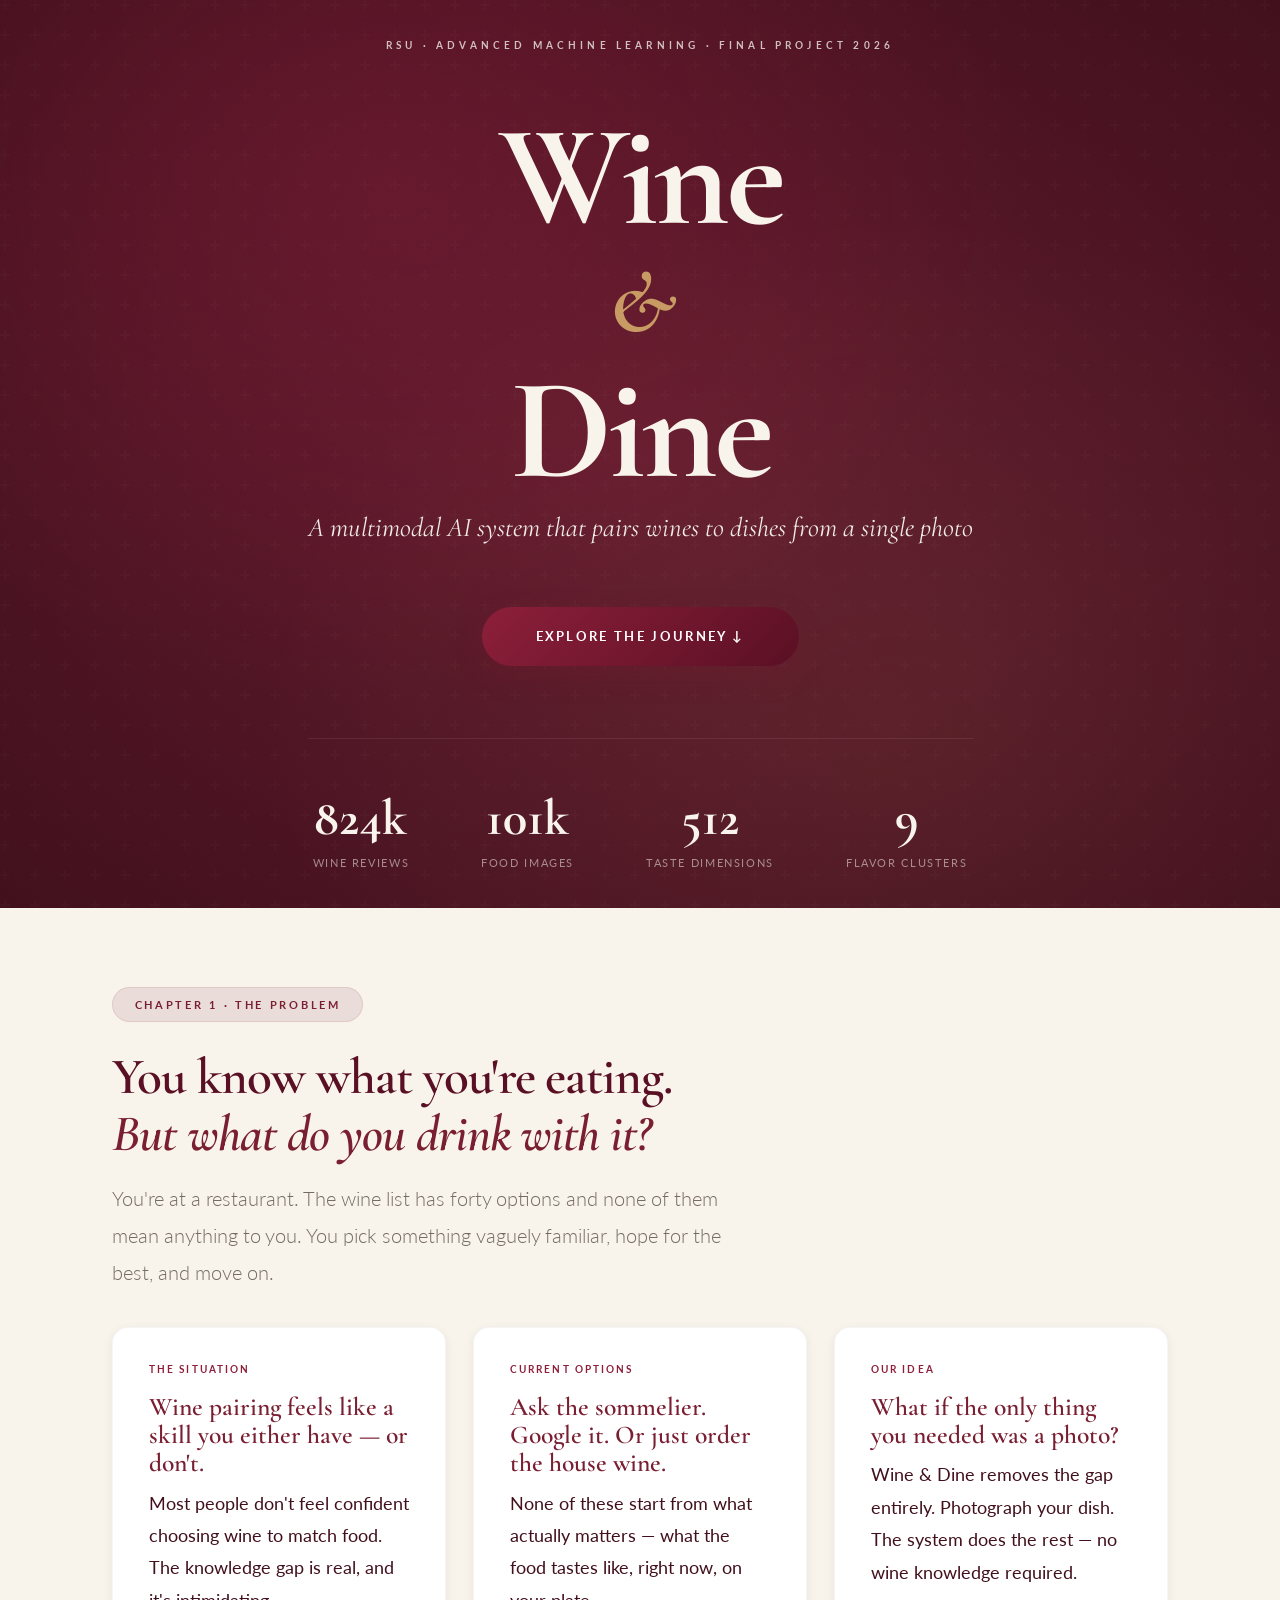
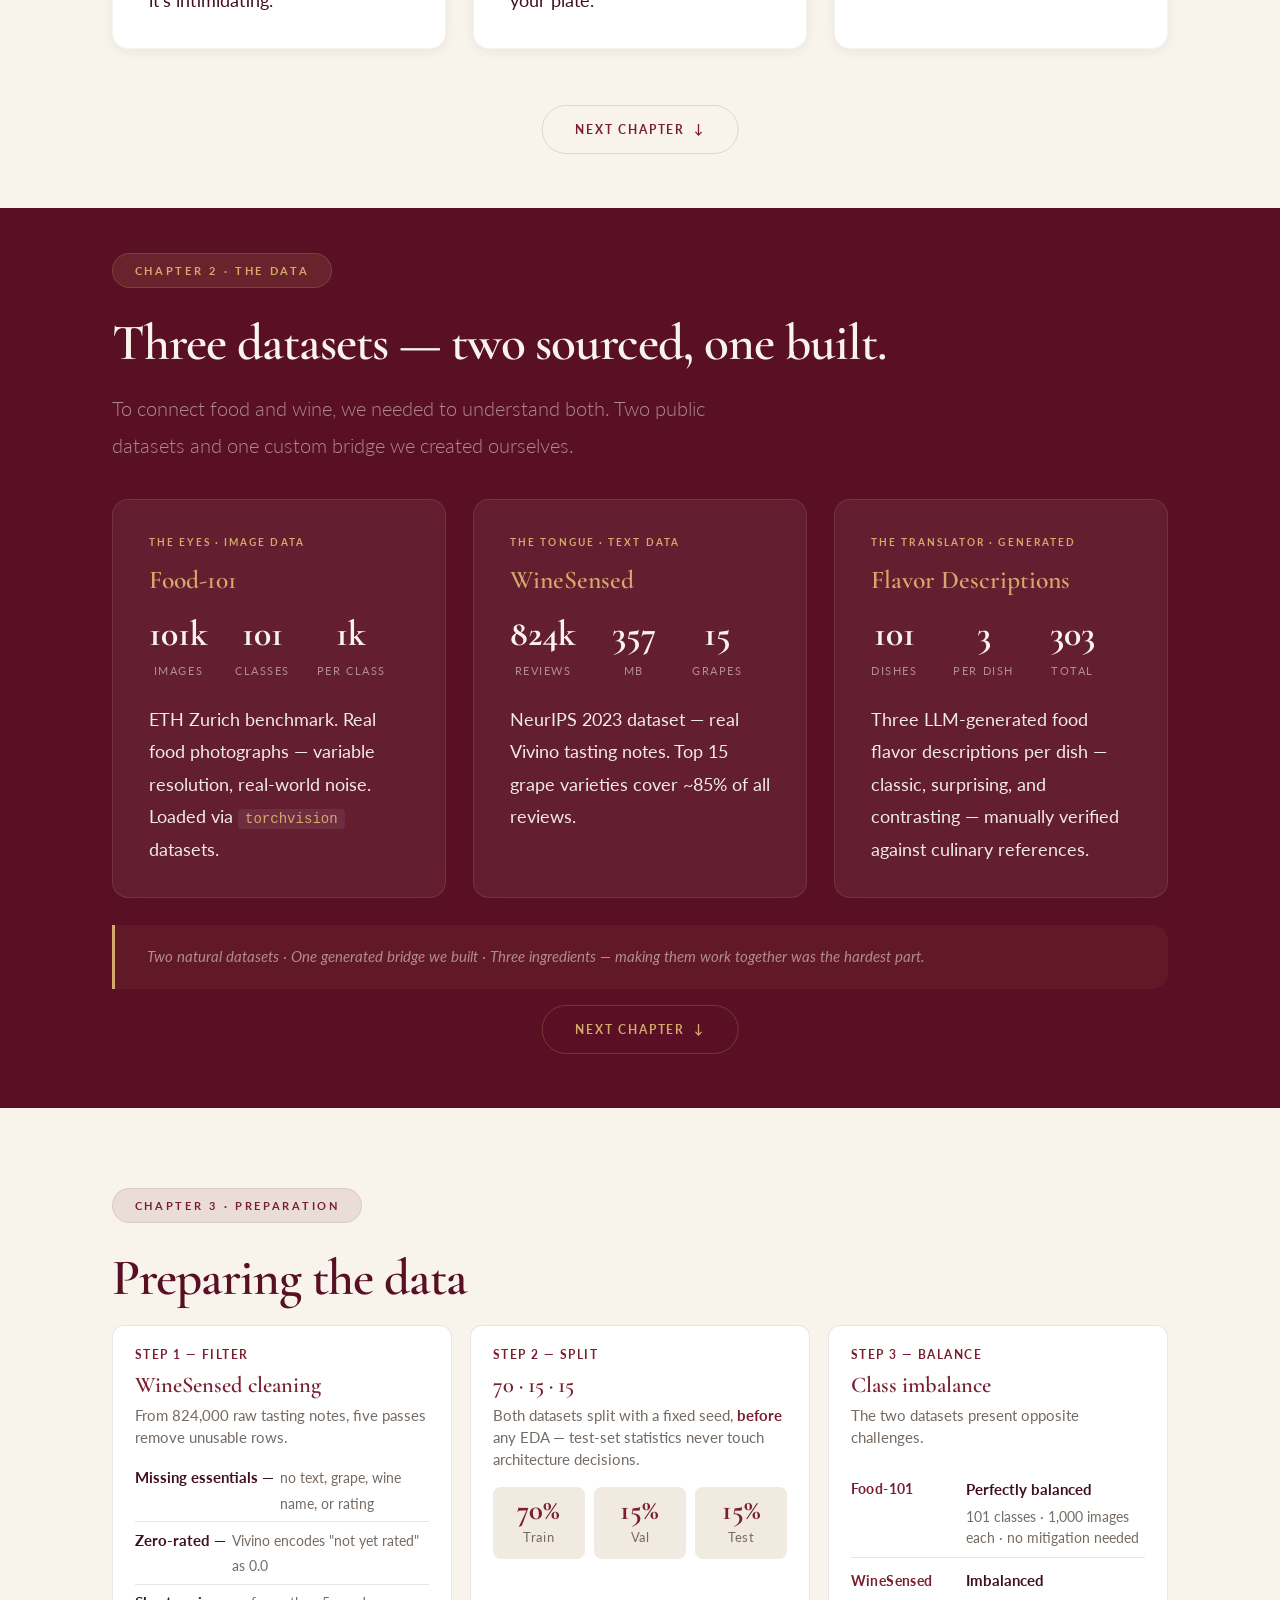
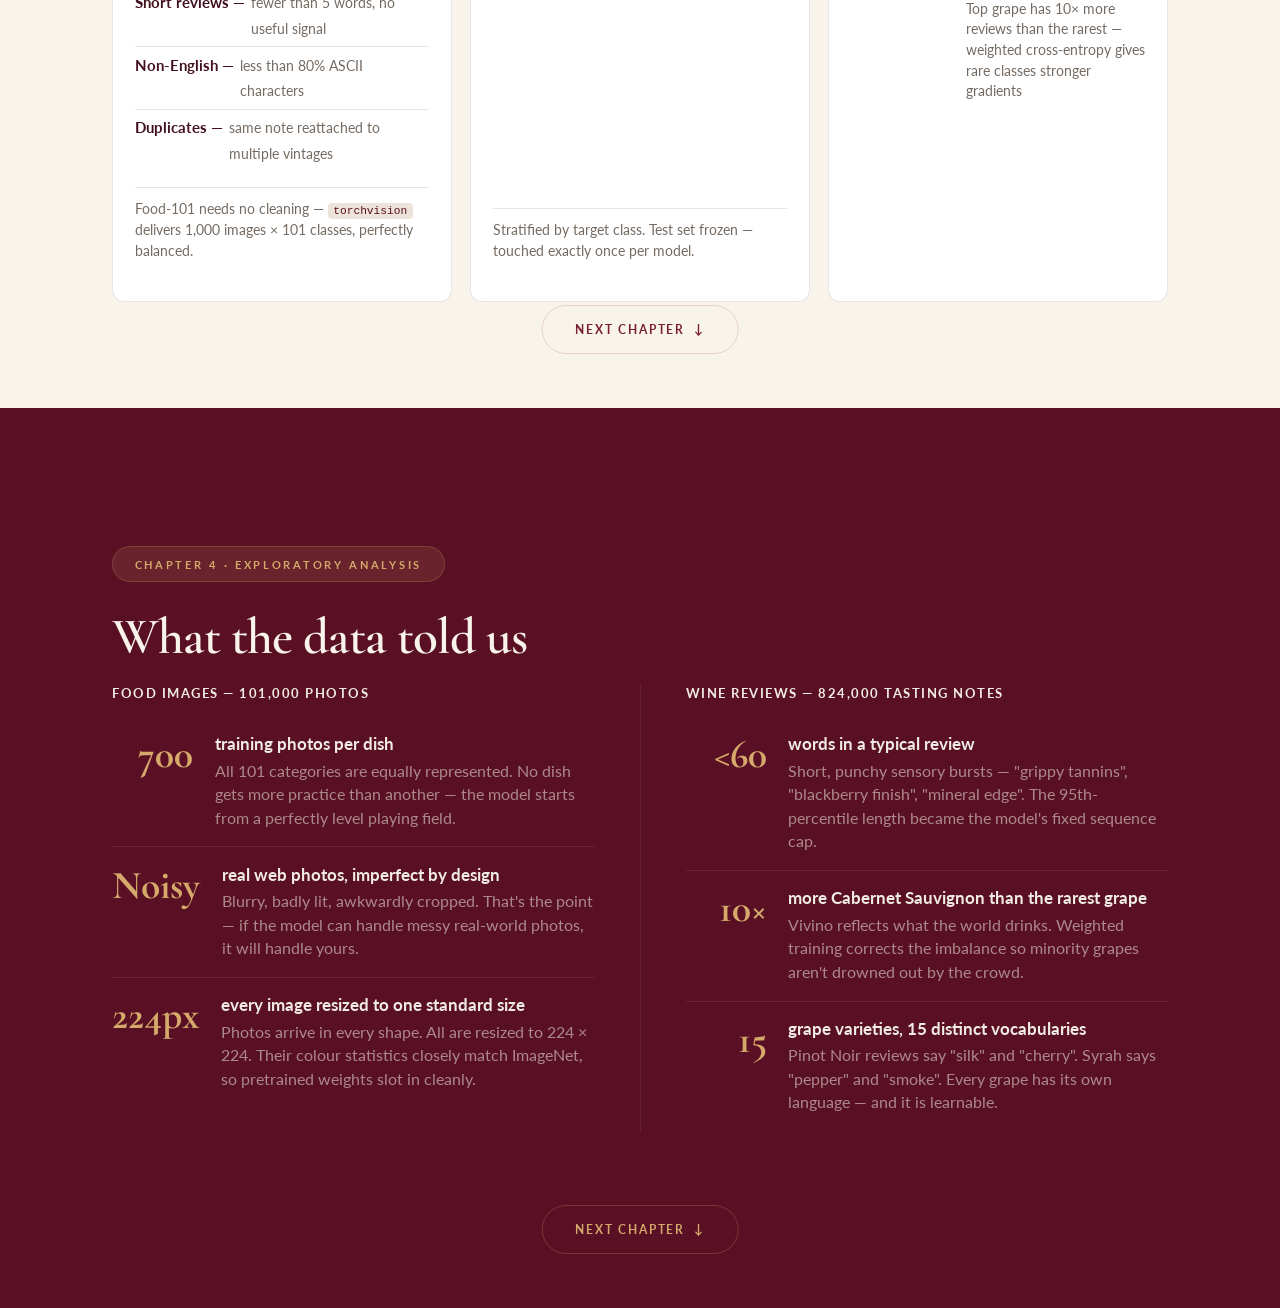
==== commit 0881403e: "CH-4" ====
--- a/landing/index.html
+++ b/landing/index.html
@@ -196,6 +196,79 @@
         </div>
       </div>
     </div>
+    <div class="slide-nav"><a href="#eda">Next chapter <span class="arrow">↓</span></a></div>
+  </section>
+
+  <!-- §5 - EDA -->
+  <section id="eda" class="section dark">
+    <div class="container reveal">
+      <span class="section-label">Chapter 4 · Exploratory Analysis</span>
+      <h2>What the data told us</h2>
+
+      <div class="eda-grid stagger">
+
+        <!-- Left panel: Images -->
+        <div class="eda-panel">
+          <p class="eda-panel-label">Food images — 101,000 photos</p>
+
+          <div class="eda-finding">
+            <span class="eda-num">700</span>
+            <div class="eda-text">
+              <strong>training photos per dish</strong>
+              <span>All 101 categories are equally represented. No dish gets more practice than another — the model starts from a perfectly level playing field.</span>
+            </div>
+          </div>
+
+          <div class="eda-finding">
+            <span class="eda-num">Noisy</span>
+            <div class="eda-text">
+              <strong>real web photos, imperfect by design</strong>
+              <span>Blurry, badly lit, awkwardly cropped. That's the point — if the model can handle messy real-world photos, it will handle yours.</span>
+            </div>
+          </div>
+
+          <div class="eda-finding">
+            <span class="eda-num">224px</span>
+            <div class="eda-text">
+              <strong>every image resized to one standard size</strong>
+              <span>Photos arrive in every shape. All are resized to 224 × 224. Their colour statistics closely match ImageNet, so pretrained weights slot in cleanly.</span>
+            </div>
+          </div>
+        </div>
+
+        <div class="eda-divider"></div>
+
+        <!-- Right panel: Reviews -->
+        <div class="eda-panel">
+          <p class="eda-panel-label">Wine reviews — 824,000 tasting notes</p>
+
+          <div class="eda-finding">
+            <span class="eda-num">&lt;60</span>
+            <div class="eda-text">
+              <strong>words in a typical review</strong>
+              <span>Short, punchy sensory bursts — "grippy tannins", "blackberry finish", "mineral edge". The 95th-percentile length became the model's fixed sequence cap.</span>
+            </div>
+          </div>
+
+          <div class="eda-finding">
+            <span class="eda-num">10×</span>
+            <div class="eda-text">
+              <strong>more Cabernet Sauvignon than the rarest grape</strong>
+              <span>Vivino reflects what the world drinks. Weighted training corrects the imbalance so minority grapes aren't drowned out by the crowd.</span>
+            </div>
+          </div>
+
+          <div class="eda-finding">
+            <span class="eda-num">15</span>
+            <div class="eda-text">
+              <strong>grape varieties, 15 distinct vocabularies</strong>
+              <span>Pinot Noir reviews say "silk" and "cherry". Syrah says "pepper" and "smoke". Every grape has its own language — and it is learnable.</span>
+            </div>
+          </div>
+        </div>
+
+      </div>
+    </div>
     <div class="slide-nav"><a href="#cnn">Next chapter <span class="arrow">↓</span></a></div>
   </section>
 
--- a/landing/style.css
+++ b/landing/style.css
@@ -733,6 +733,60 @@
 .dark .bar-value  { color: var(--text-dark-m); }
 .light .bar-value { color: var(--wine); }
 
+/* ── EDA two-panel layout ────────────────────────────────────────────────── */
+.eda-grid {
+  display: grid;
+  grid-template-columns: 1fr auto 1fr;
+  gap: 0 2.5rem;
+  margin-top: 0.8rem;
+}
+.eda-panel { display: flex; flex-direction: column; }
+.eda-panel-label {
+  font-family: 'Lato', sans-serif;
+  font-size: 0.7rem;
+  font-weight: 700;
+  letter-spacing: 0.12em;
+  text-transform: uppercase;
+  color: var(--gold);
+  margin: 0 0 0.6rem;
+}
+.eda-divider {
+  width: 1px;
+  background: var(--rule-dark);
+  align-self: stretch;
+}
+.eda-finding {
+  display: flex;
+  gap: 1.2rem;
+  align-items: flex-start;
+  padding: 0.9rem 0;
+  border-bottom: 1px solid var(--rule-dark);
+}
+.eda-finding:last-child { border-bottom: none; }
+.eda-num {
+  font-family: 'Cormorant Garamond', serif;
+  font-size: 2.2rem;
+  font-weight: 700;
+  color: var(--gold);
+  min-width: 4.5rem;
+  text-align: right;
+  line-height: 1.05;
+  flex-shrink: 0;
+  padding-top: 0.05rem;
+}
+.eda-text { display: flex; flex-direction: column; gap: 0.25rem; }
+.eda-text strong {
+  font-size: 0.95rem;
+  font-weight: 700;
+  color: var(--text-dark);
+  line-height: 1.3;
+}
+.eda-text span {
+  font-size: 0.87rem;
+  color: var(--text-dark-m);
+  line-height: 1.5;
+}
+
 .grape-chart .bar-row   { margin-bottom: 0.35rem; }
 .grape-chart .bar-label { font-size: 0.7rem; min-width: 8.5rem; }
 .grape-chart .bar-track { height: 6px; }
@@ -751,6 +805,10 @@
   margin-top: 0.8rem;
 }
 #preparation {
+  padding-bottom: 3rem;
+}
+#eda {
+  padding-top: 0.8rem;
   padding-bottom: 3rem;
 }
 .tri-card {
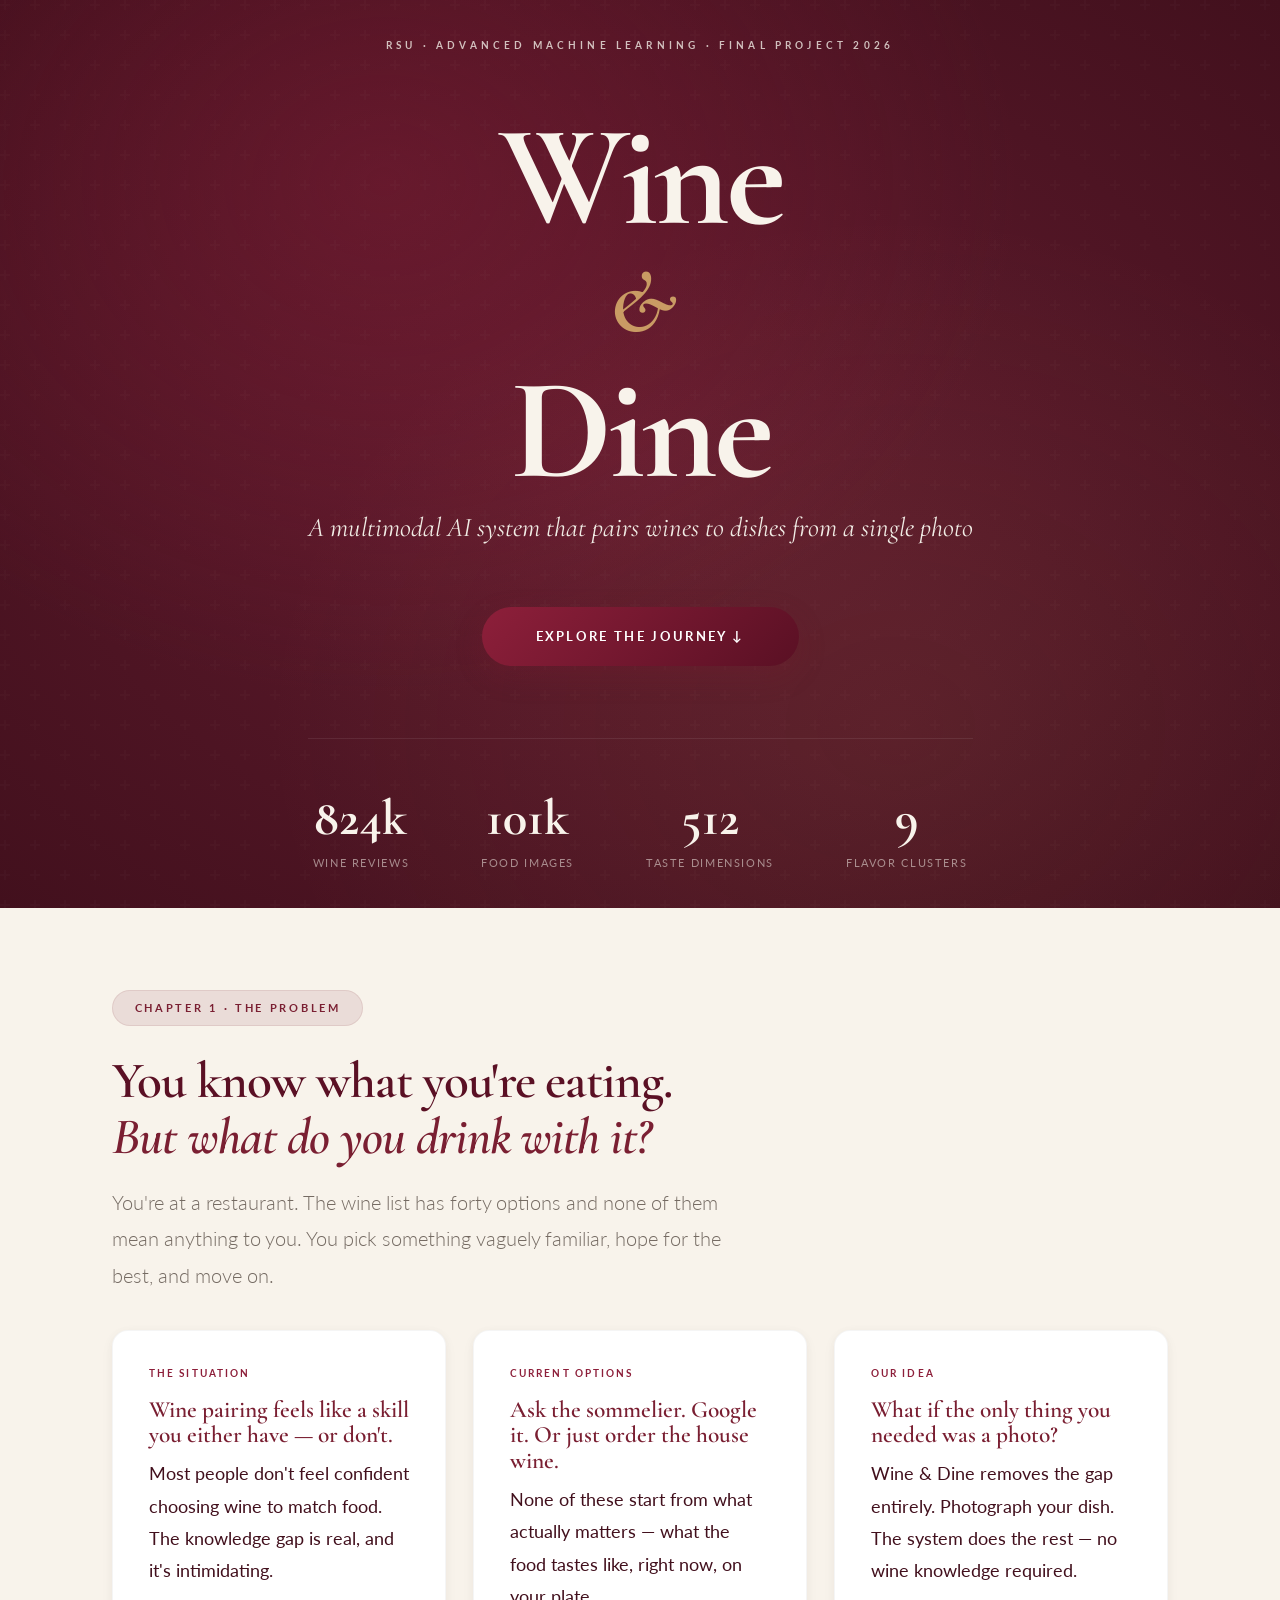
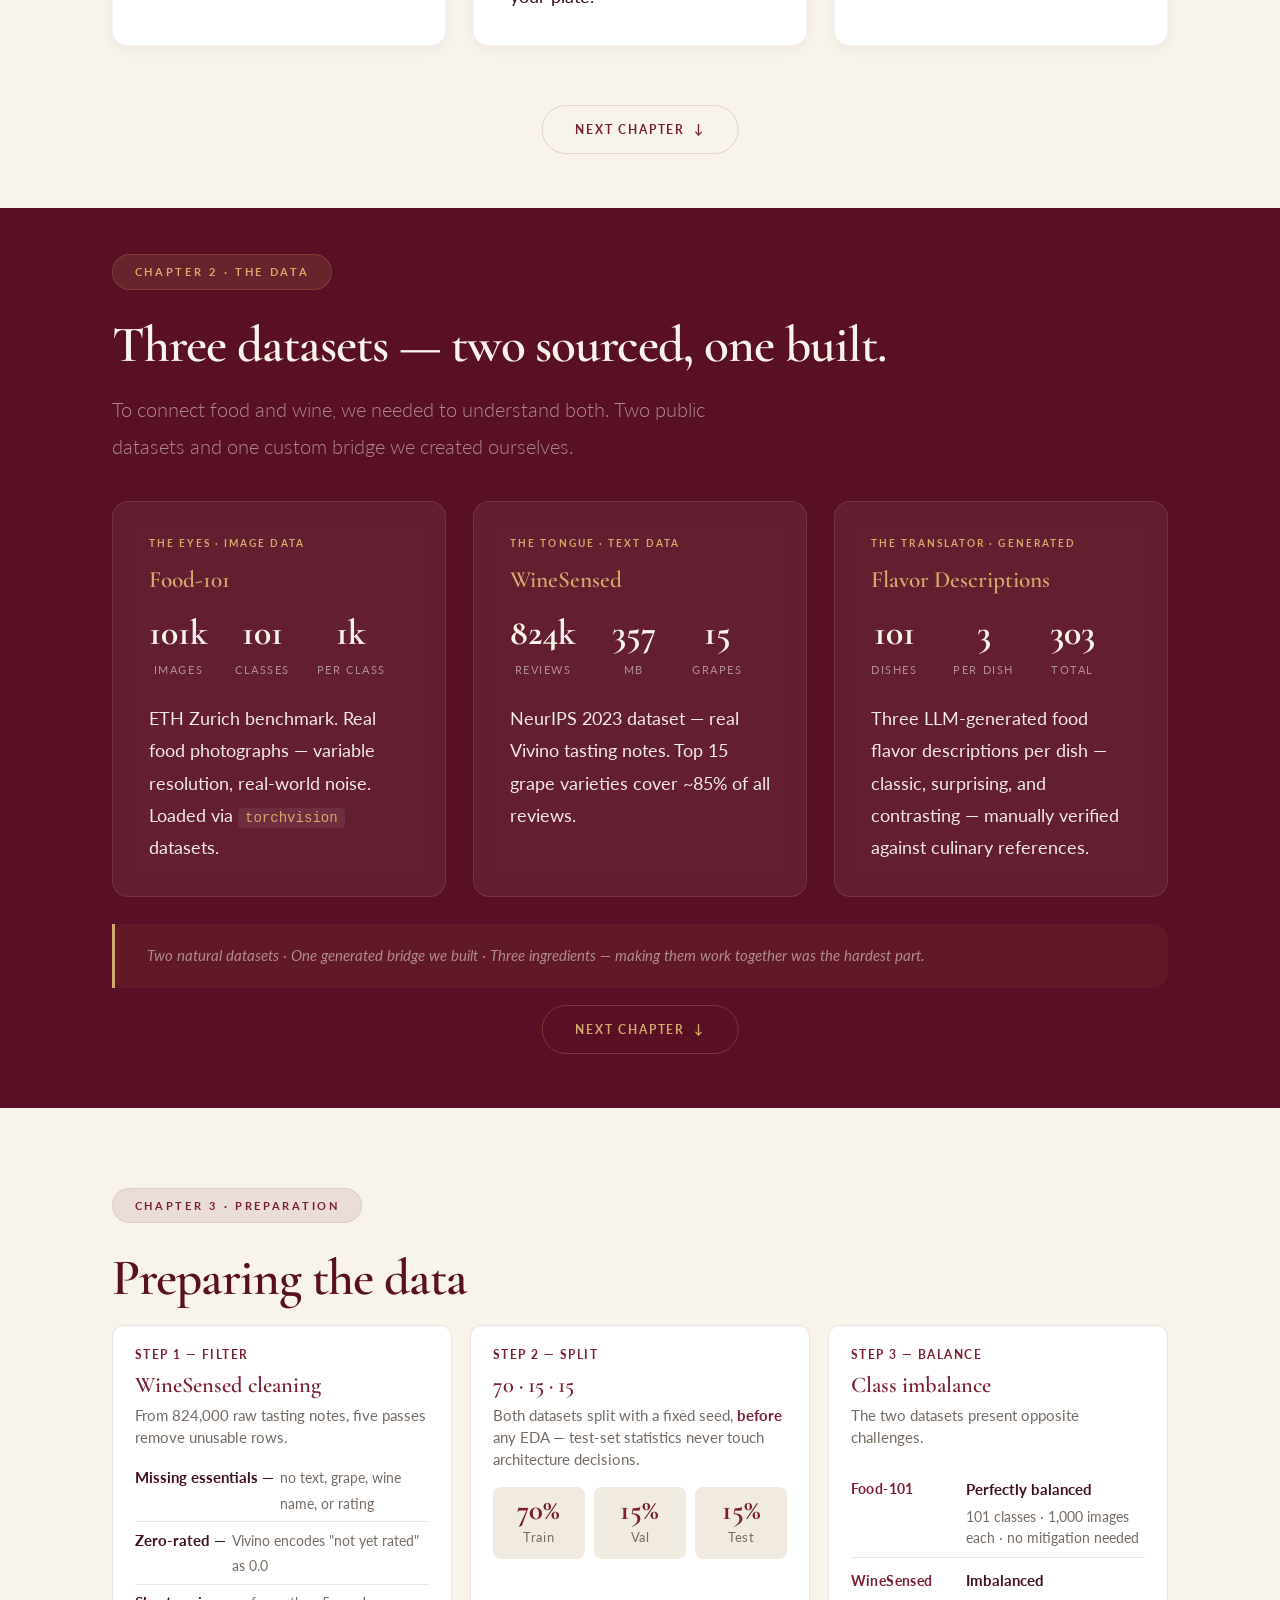
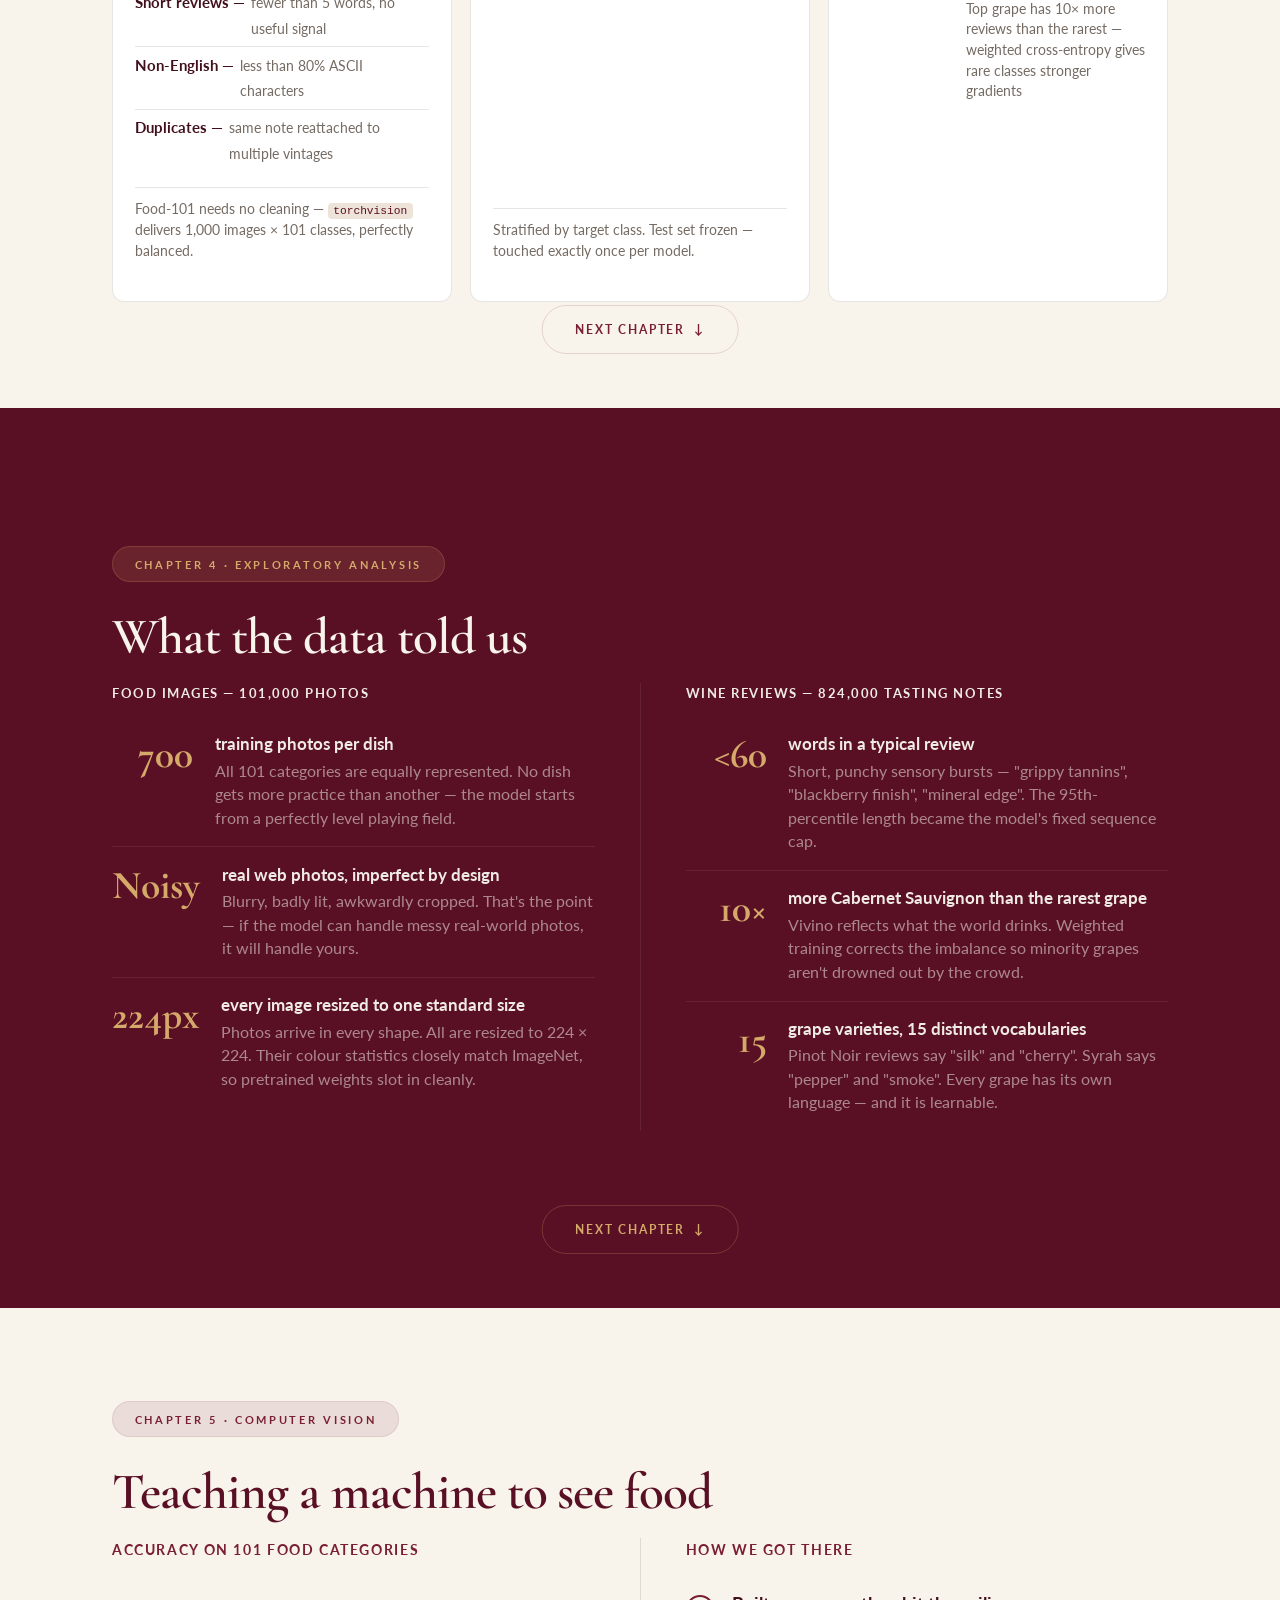
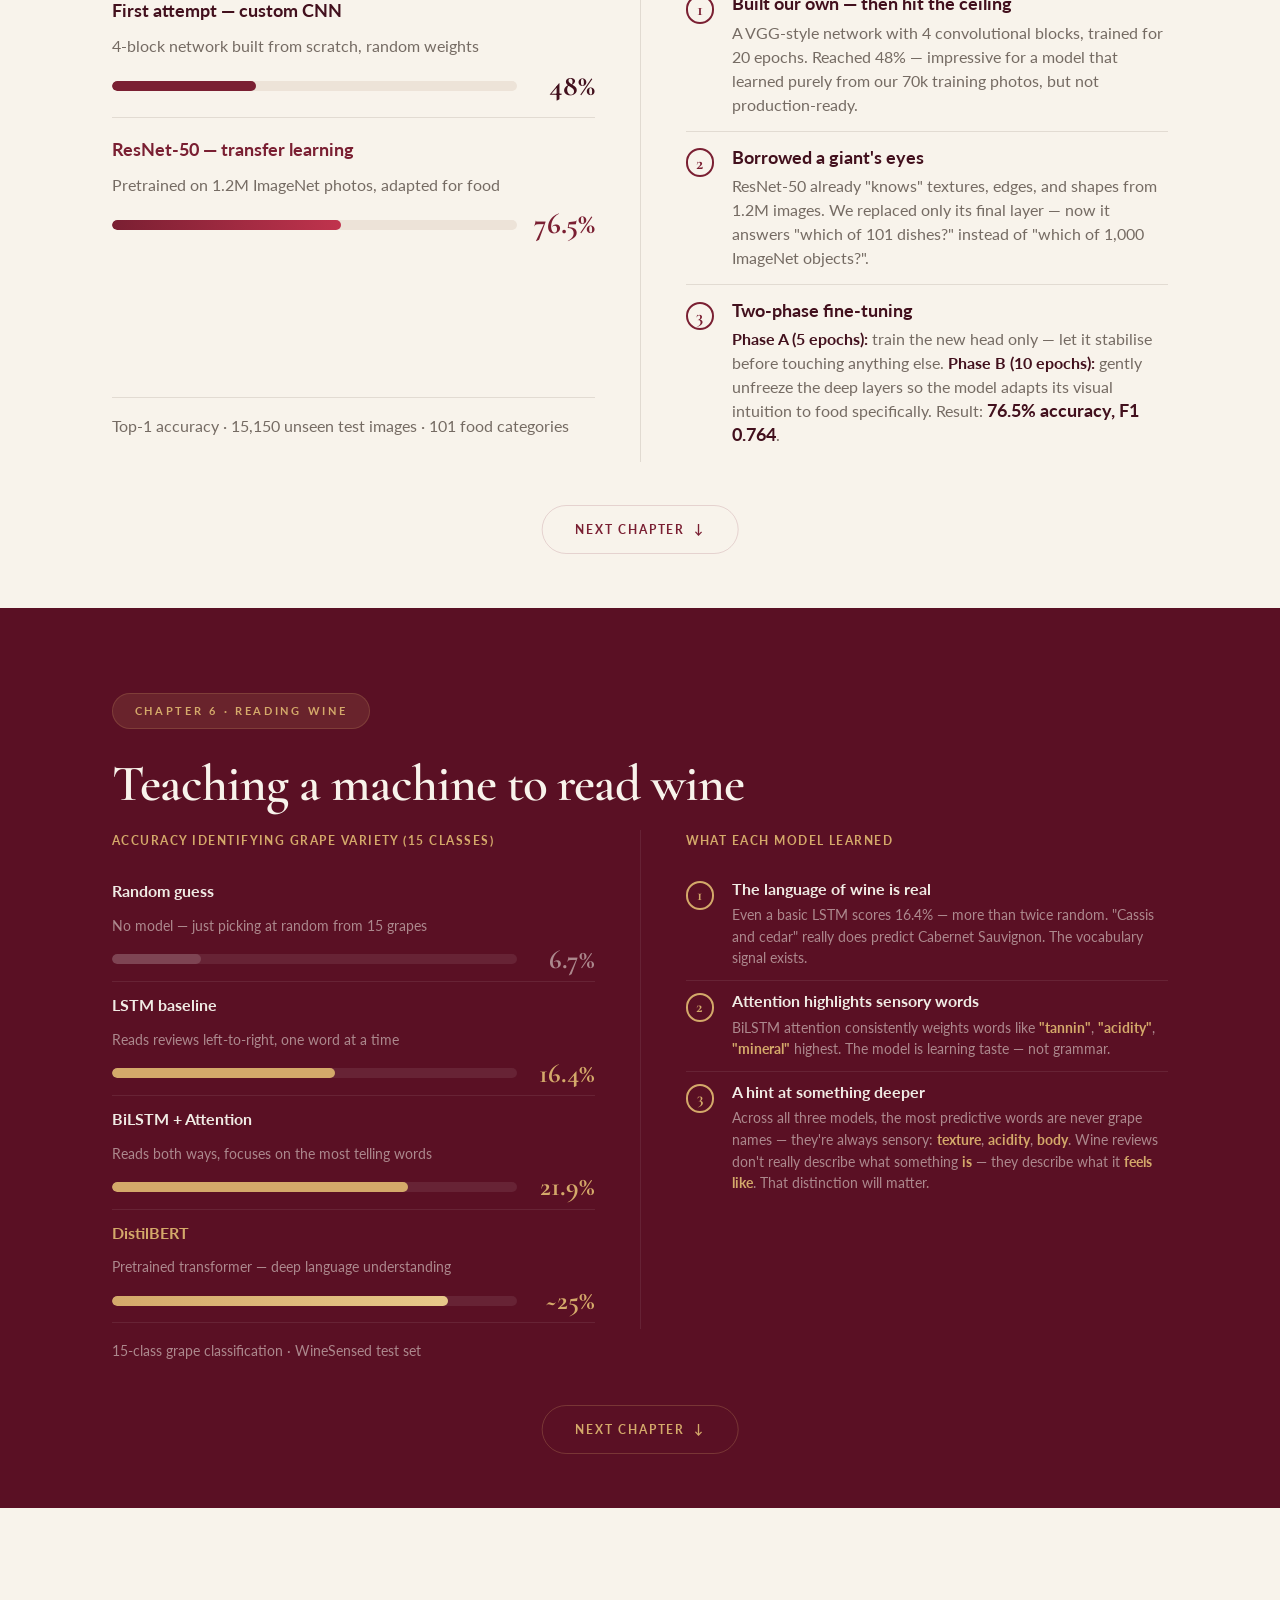
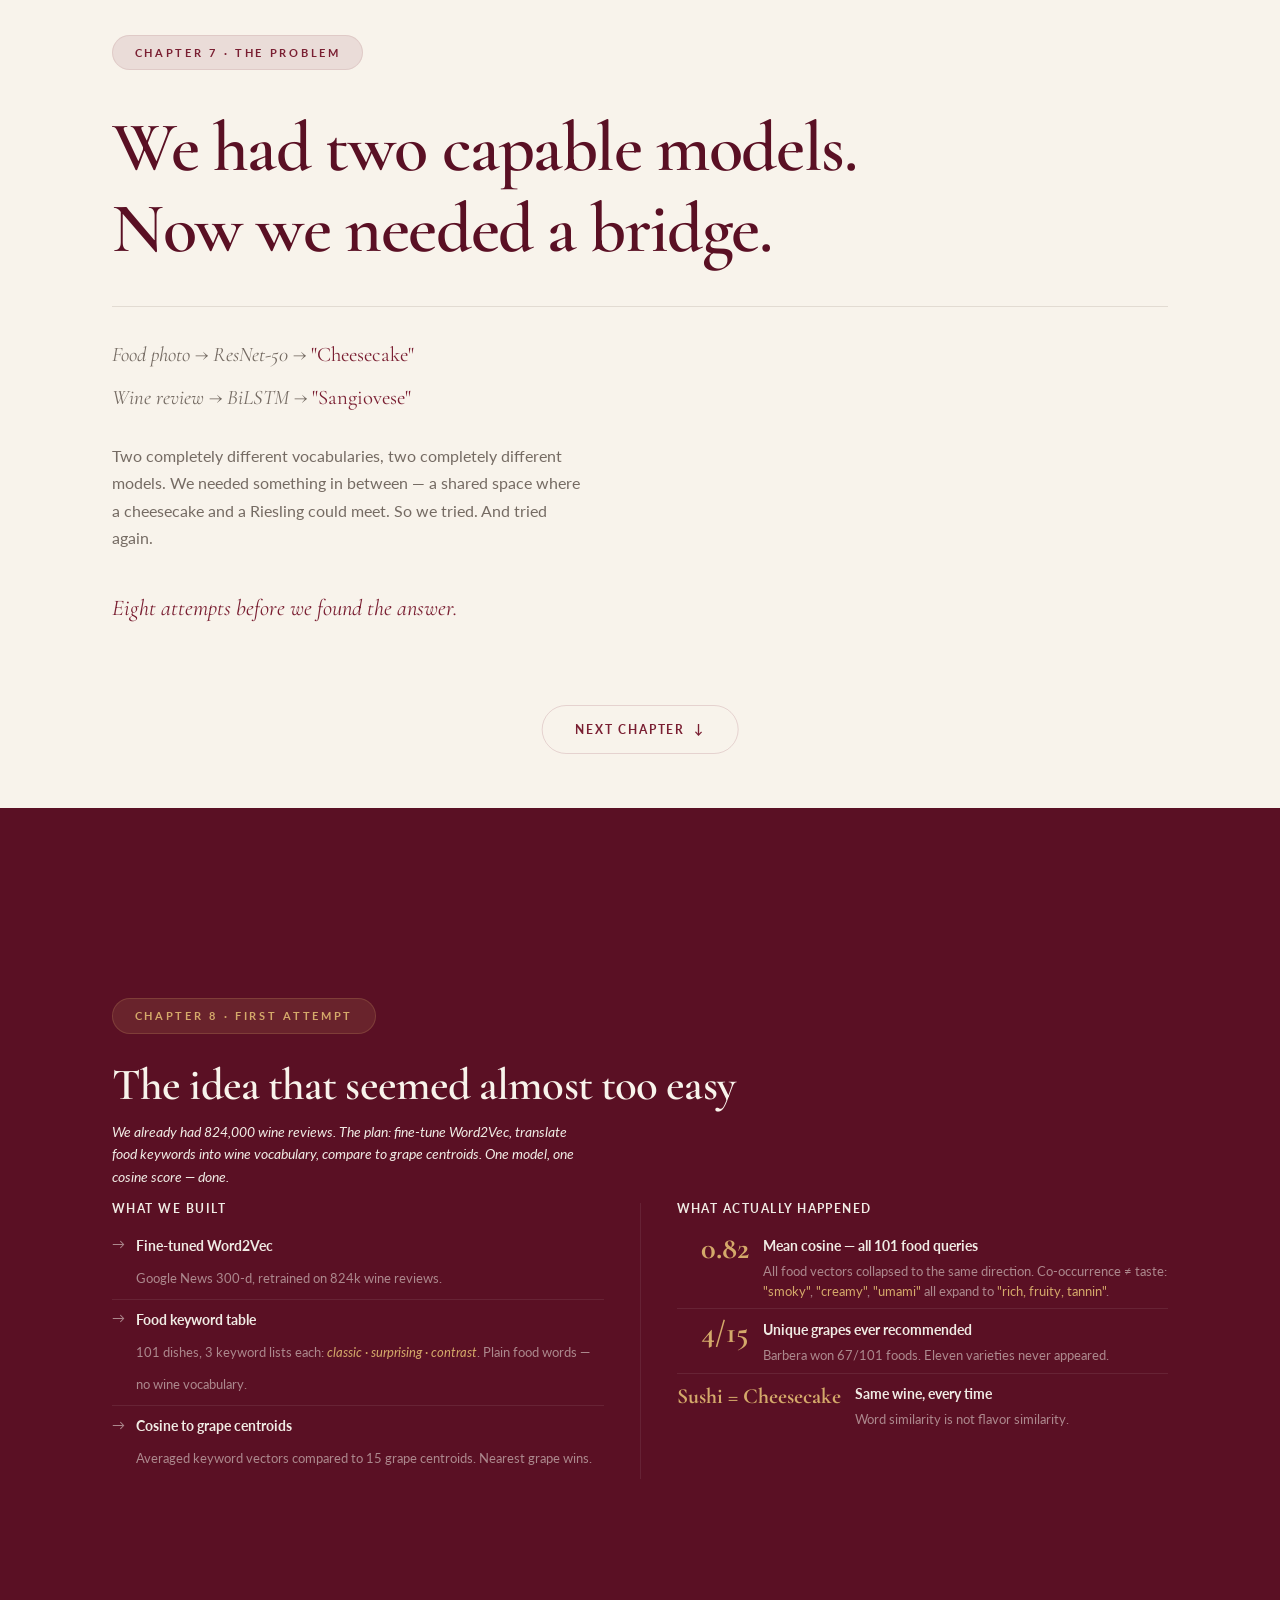
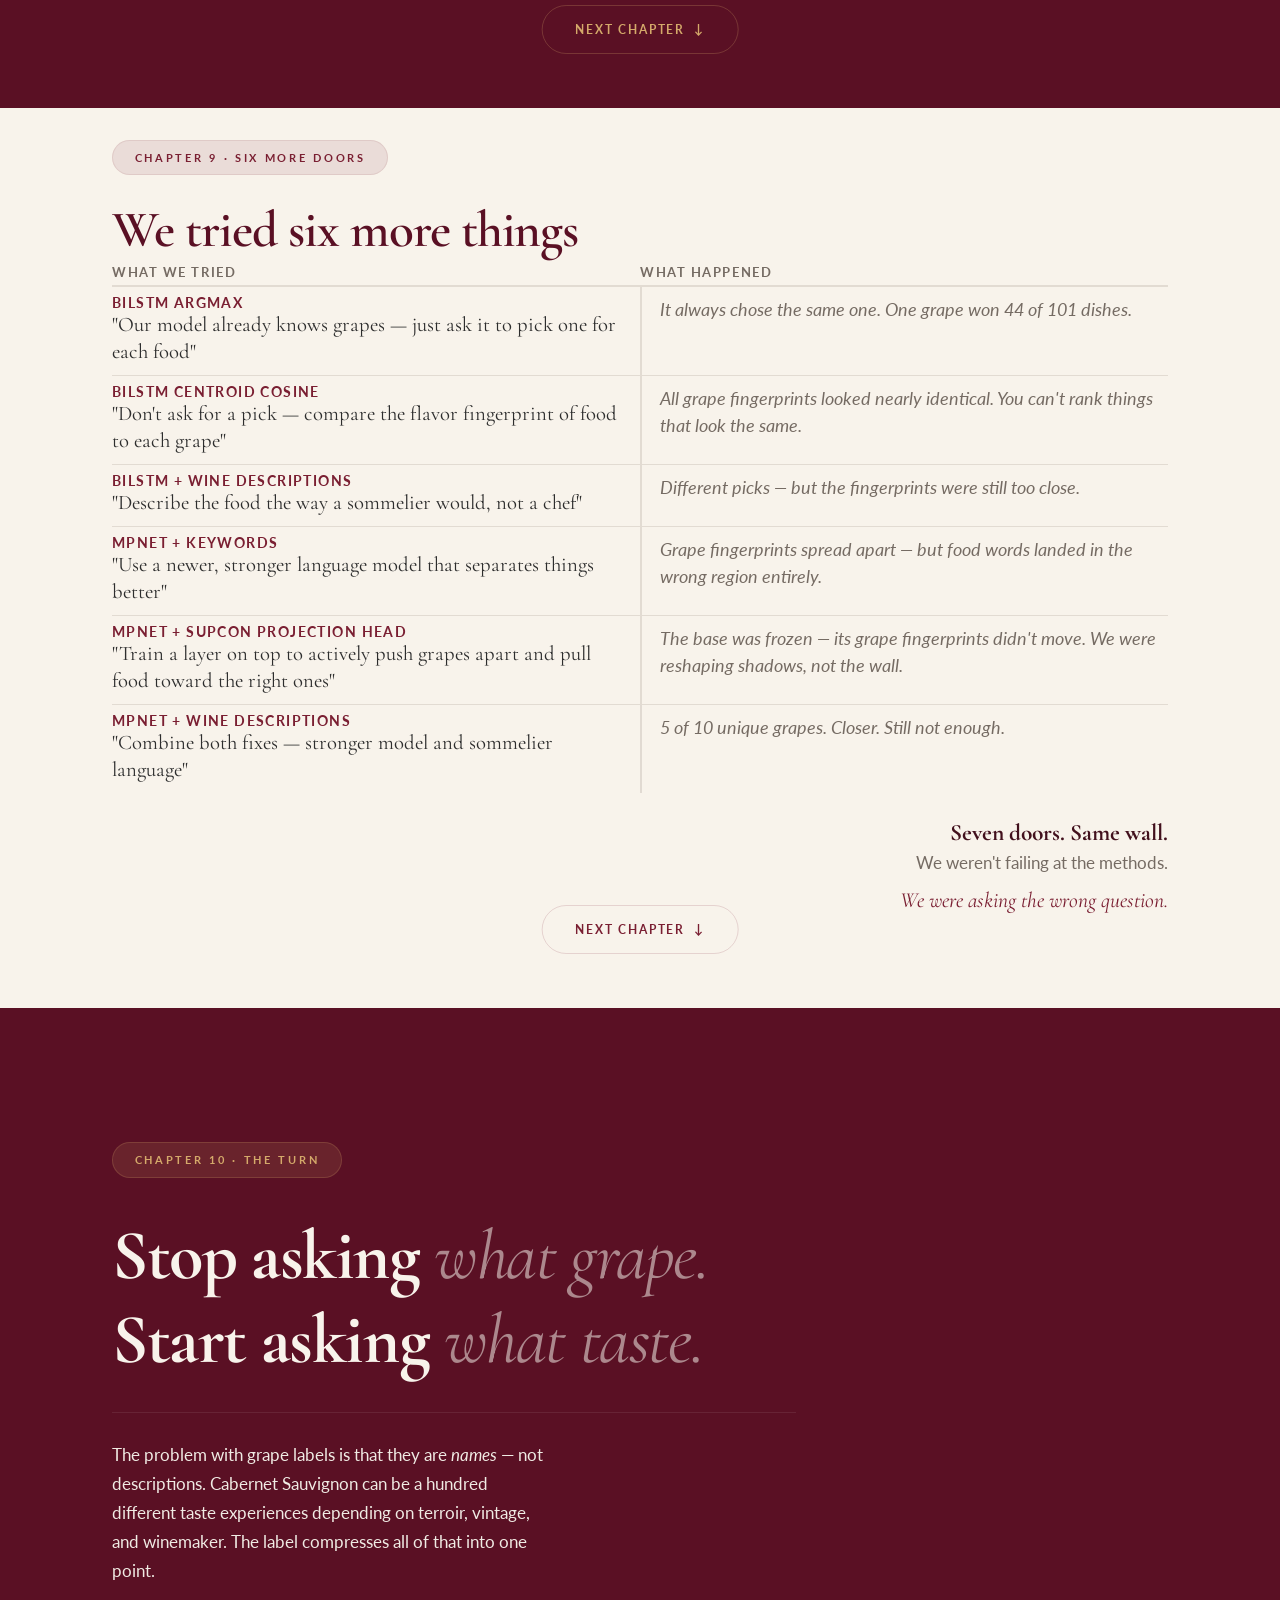
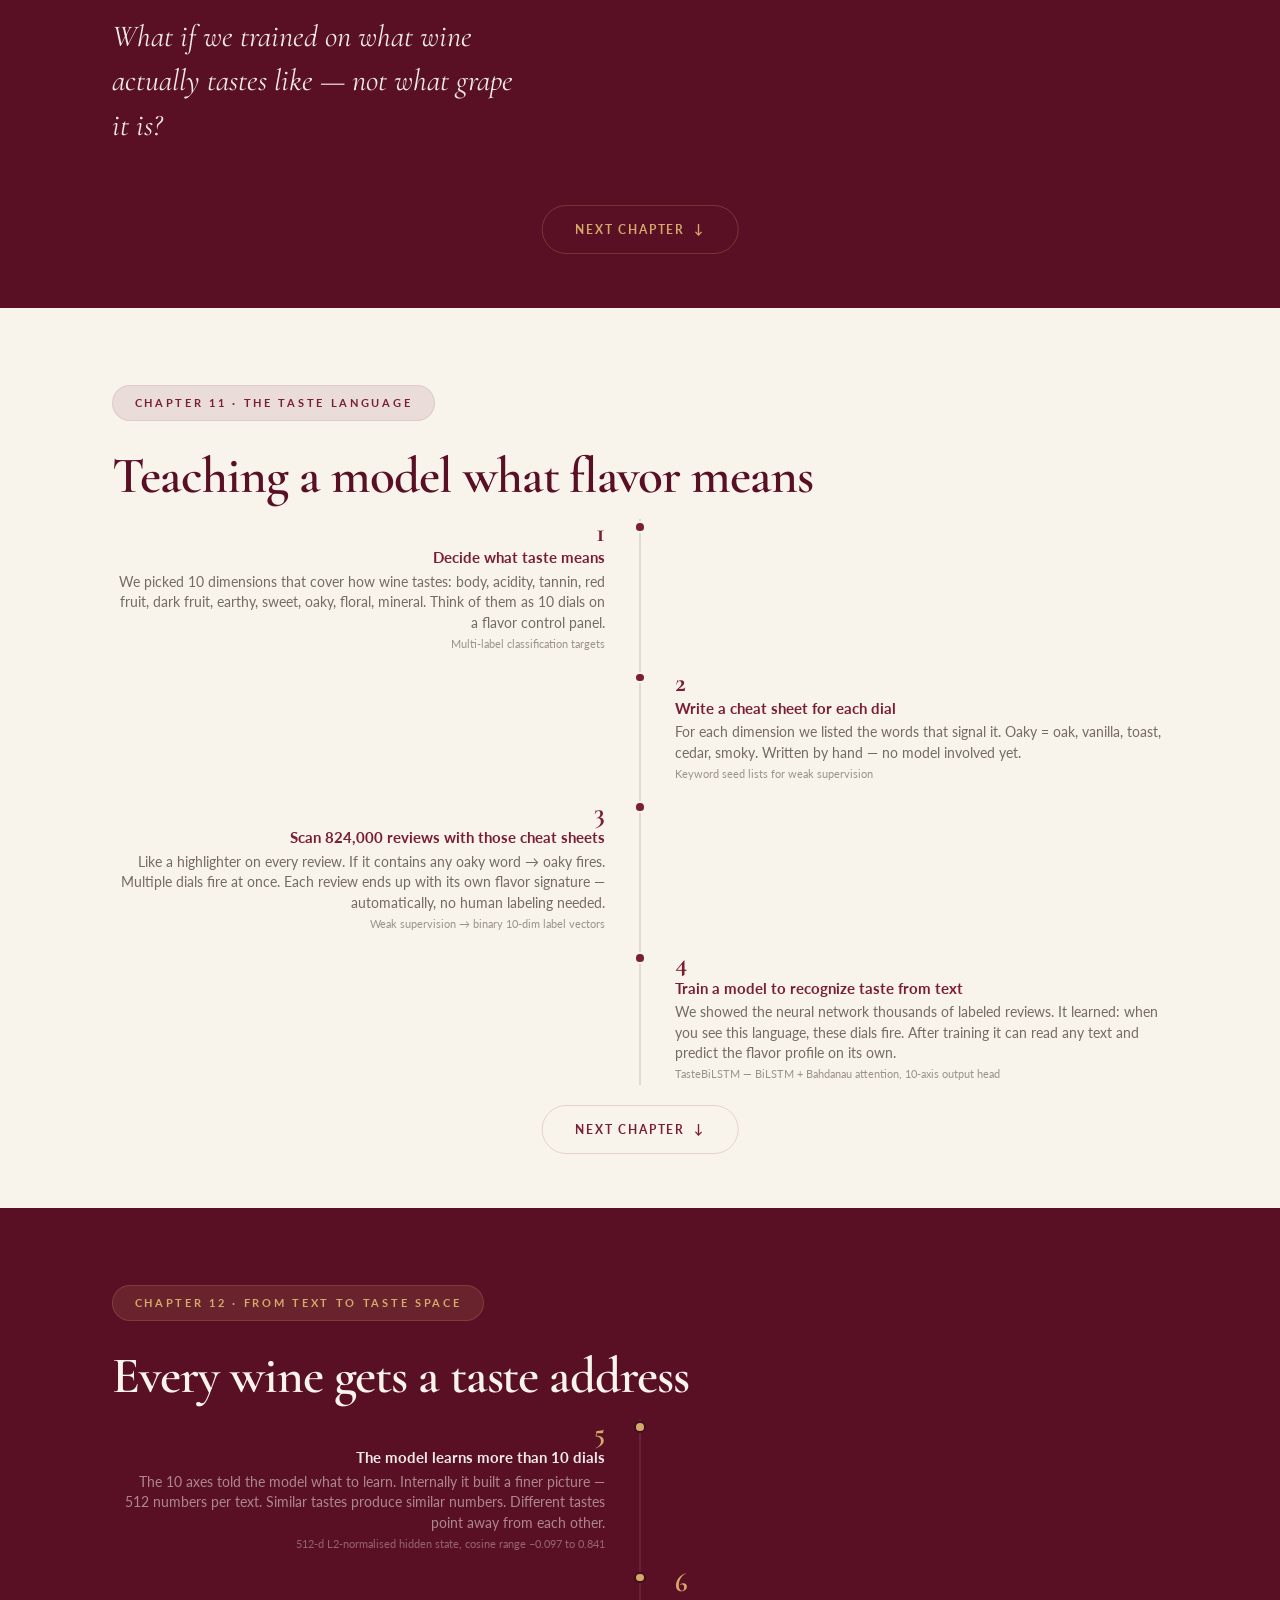
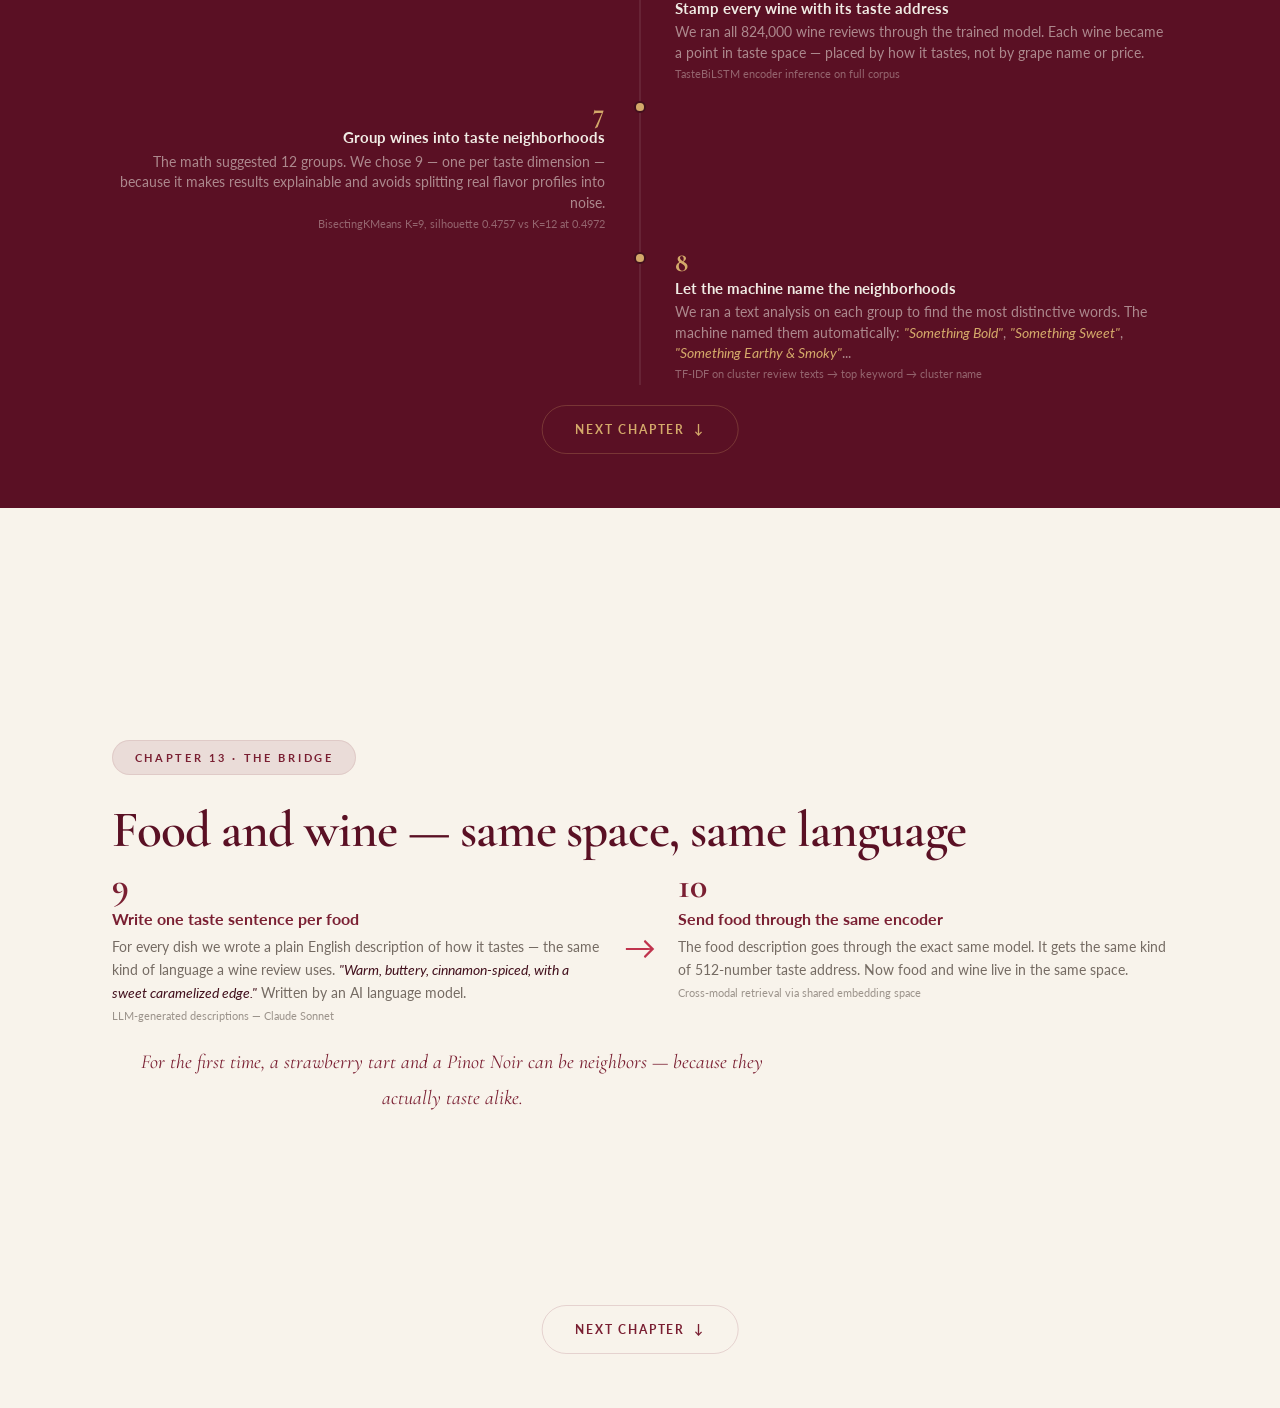
==== commit ae9fd632: "PPT updates for Vercel" ====
--- a/landing/index.html
+++ b/landing/index.html
@@ -272,7 +272,501 @@
     <div class="slide-nav"><a href="#cnn">Next chapter <span class="arrow">↓</span></a></div>
   </section>
 
-  <!-- More sections will be added here -->
+  <!-- §6 - CNN -->
+  <section id="cnn" class="section light">
+    <div class="container reveal">
+      <span class="section-label">Chapter 5 · Computer Vision</span>
+      <h2>Teaching a machine to see food</h2>
+
+      <div class="cnn-grid stagger">
+
+        <!-- Left: accuracy progression -->
+        <div class="cnn-left">
+          <p class="cnn-col-label">Accuracy on 101 food categories</p>
+
+          <div class="acc-bar-block">
+            <div class="acc-meta">
+              <span class="acc-name">First attempt — custom CNN</span>
+              <span class="acc-desc">4-block network built from scratch, random weights</span>
+            </div>
+            <div class="acc-track-row">
+              <div class="acc-track">
+                <div class="acc-fill anim-bar" style="--bar-width:35.5%"></div>
+              </div>
+              <span class="acc-pct">48%</span>
+            </div>
+          </div>
+
+          <div class="acc-bar-block acc-bar-block--winner">
+            <div class="acc-meta">
+              <span class="acc-name">ResNet-50 — transfer learning</span>
+              <span class="acc-desc">Pretrained on 1.2M ImageNet photos, adapted for food</span>
+            </div>
+            <div class="acc-track-row">
+              <div class="acc-track">
+                <div class="acc-fill anim-bar" style="--bar-width:56.5%"></div>
+              </div>
+              <span class="acc-pct acc-pct--gold">76.5%</span>
+            </div>
+          </div>
+
+          <p class="acc-footnote">Top-1 accuracy · 15,150 unseen test images · 101 food categories</p>
+        </div>
+
+        <!-- Divider -->
+        <div class="cnn-divider"></div>
+
+        <!-- Right: method cards -->
+        <div class="cnn-right">
+          <p class="cnn-col-label">How we got there</p>
+
+          <div class="method-card">
+            <span class="method-num">1</span>
+            <div class="method-body">
+              <strong>Built our own — then hit the ceiling</strong>
+              <span>A VGG-style network with 4 convolutional blocks, trained for 20 epochs. Reached 48% — impressive for a model that learned purely from our 70k training photos, but not production-ready.</span>
+            </div>
+          </div>
+
+          <div class="method-card">
+            <span class="method-num">2</span>
+            <div class="method-body">
+              <strong>Borrowed a giant's eyes</strong>
+              <span>ResNet-50 already "knows" textures, edges, and shapes from 1.2M images. We replaced only its final layer — now it answers "which of 101 dishes?" instead of "which of 1,000 ImageNet objects?".</span>
+            </div>
+          </div>
+
+          <div class="method-card">
+            <span class="method-num">3</span>
+            <div class="method-body">
+              <strong>Two-phase fine-tuning</strong>
+              <span><em>Phase A (5 epochs):</em> train the new head only — let it stabilise before touching anything else. <em>Phase B (10 epochs):</em> gently unfreeze the deep layers so the model adapts its visual intuition to food specifically. Result: <strong>76.5% accuracy, F1 0.764</strong>.</span>
+            </div>
+          </div>
+        </div>
+
+      </div>
+    </div>
+    <div class="slide-nav"><a href="#rnn">Next chapter <span class="arrow">↓</span></a></div>
+  </section>
+
+  <!-- §7 - RNN -->
+  <section id="rnn" class="section dark">
+    <div class="container reveal">
+      <span class="section-label">Chapter 6 · Reading Wine</span>
+      <h2>Teaching a machine to read wine</h2>
+
+      <div class="cnn-grid stagger">
+
+        <!-- Left: accuracy bars -->
+        <div class="cnn-left">
+          <p class="cnn-col-label" style="color:var(--gold)">Accuracy identifying grape variety (15 classes)</p>
+
+          <div class="acc-bar-block" style="border-bottom-color:var(--rule-dark)">
+            <div class="acc-meta">
+              <span class="acc-name" style="color:var(--text-dark)">Random guess</span>
+              <span class="acc-desc" style="color:var(--text-dark-m)">No model — just picking at random from 15 grapes</span>
+            </div>
+            <div class="acc-track-row">
+              <div class="acc-track" style="background:rgba(255,255,255,0.08)">
+                <div class="acc-fill anim-bar" style="--bar-width:22%;background:rgba(255,255,255,0.15)"></div>
+              </div>
+              <span class="acc-pct" style="color:var(--text-dark-m)">6.7%</span>
+            </div>
+          </div>
+
+          <div class="acc-bar-block" style="border-bottom-color:var(--rule-dark)">
+            <div class="acc-meta">
+              <span class="acc-name" style="color:var(--text-dark)">LSTM baseline</span>
+              <span class="acc-desc" style="color:var(--text-dark-m)">Reads reviews left-to-right, one word at a time</span>
+            </div>
+            <div class="acc-track-row">
+              <div class="acc-track" style="background:rgba(255,255,255,0.08)">
+                <div class="acc-fill anim-bar" style="--bar-width:55%;background:var(--gold)"></div>
+              </div>
+              <span class="acc-pct" style="color:var(--gold)">16.4%</span>
+            </div>
+          </div>
+
+          <div class="acc-bar-block" style="border-bottom-color:var(--rule-dark)">
+            <div class="acc-meta">
+              <span class="acc-name" style="color:var(--text-dark)">BiLSTM + Attention</span>
+              <span class="acc-desc" style="color:var(--text-dark-m)">Reads both ways, focuses on the most telling words</span>
+            </div>
+            <div class="acc-track-row">
+              <div class="acc-track" style="background:rgba(255,255,255,0.08)">
+                <div class="acc-fill anim-bar" style="--bar-width:73%;background:var(--gold)"></div>
+              </div>
+              <span class="acc-pct" style="color:var(--gold)">21.9%</span>
+            </div>
+          </div>
+
+          <div class="acc-bar-block acc-bar-block--rnn-winner" style="border-bottom-color:var(--rule-dark)">
+            <div class="acc-meta">
+              <span class="acc-name" style="color:var(--gold)">DistilBERT</span>
+              <span class="acc-desc" style="color:var(--text-dark-m)">Pretrained transformer — deep language understanding</span>
+            </div>
+            <div class="acc-track-row">
+              <div class="acc-track" style="background:rgba(255,255,255,0.08)">
+                <div class="acc-fill anim-bar" style="--bar-width:83%;background:linear-gradient(90deg,var(--gold),#e8c88a)"></div>
+              </div>
+              <span class="acc-pct" style="color:var(--gold)">~25%</span>
+            </div>
+          </div>
+
+          <p class="acc-footnote" style="border-top-color:var(--rule-dark);color:var(--text-dark-m)">15-class grape classification · WineSensed test set</p>
+        </div>
+
+        <!-- Divider -->
+        <div class="cnn-divider" style="background:var(--rule-dark)"></div>
+
+        <!-- Right: the twist -->
+        <div class="cnn-right">
+          <p class="cnn-col-label" style="color:var(--gold)">What each model learned</p>
+
+          <div class="method-card" style="border-bottom-color:var(--rule-dark)">
+            <span class="method-num" style="border-color:var(--gold);color:var(--gold)">1</span>
+            <div class="method-body">
+              <strong style="color:var(--text-dark)">The language of wine is real</strong>
+              <span style="color:var(--text-dark-m)">Even a basic LSTM scores 16.4% — more than twice random. "Cassis and cedar" really does predict Cabernet Sauvignon. The vocabulary signal exists.</span>
+            </div>
+          </div>
+
+          <div class="method-card" style="border-bottom-color:var(--rule-dark)">
+            <span class="method-num" style="border-color:var(--gold);color:var(--gold)">2</span>
+            <div class="method-body">
+              <strong style="color:var(--text-dark)">Attention highlights sensory words</strong>
+              <span style="color:var(--text-dark-m)">BiLSTM attention consistently weights words like <em style="color:var(--gold);font-style:normal">"tannin"</em>, <em style="color:var(--gold);font-style:normal">"acidity"</em>, <em style="color:var(--gold);font-style:normal">"mineral"</em> highest. The model is learning taste — not grammar.</span>
+            </div>
+          </div>
+
+          <div class="method-card" style="border-bottom-color:var(--rule-dark)">
+            <span class="method-num" style="border-color:var(--gold);color:var(--gold)">3</span>
+            <div class="method-body">
+              <strong style="color:var(--text-dark)">A hint at something deeper</strong>
+              <span style="color:var(--text-dark-m)">Across all three models, the most predictive words are never grape names — they're always sensory: <em style="color:var(--gold);font-style:normal">texture</em>, <em style="color:var(--gold);font-style:normal">acidity</em>, <em style="color:var(--gold);font-style:normal">body</em>. Wine reviews don't really describe what something <em style="color:var(--gold);font-style:normal">is</em> — they describe what it <em style="color:var(--gold);font-style:normal">feels like</em>. That distinction will matter.</span>
+            </div>
+          </div>
+        </div>
+
+      </div>
+    </div>
+    <div class="slide-nav"><a href="#bridge">Next chapter <span class="arrow">↓</span></a></div>
+  </section>
+
+  <!-- §8 - Bridge -->
+  <section id="bridge" class="section light">
+    <div class="container reveal">
+      <span class="section-label">Chapter 7 · The Problem</span>
+
+      <h2 class="bridge-heading">We had two capable models.<br>Now we needed a bridge.</h2>
+
+      <hr class="bridge-rule">
+
+      <div class="bridge-flows stagger">
+        <p class="bridge-flow">Food photo &rarr; ResNet-50 &rarr; <em>"Cheesecake"</em></p>
+        <p class="bridge-flow">Wine review &rarr; BiLSTM &rarr; <em>"Sangiovese"</em></p>
+      </div>
+
+      <p class="bridge-body">Two completely different vocabularies, two completely different models. We needed something in between — a shared space where a cheesecake and a Riesling could meet. So we tried. And tried again.</p>
+
+      <p class="bridge-teaser">Eight attempts before we found the answer.</p>
+    </div>
+    <div class="slide-nav"><a href="#attempts">Next chapter <span class="arrow">↓</span></a></div>
+  </section>
+
+  <!-- §9 - W2V failure -->
+  <section id="attempts" class="section dark">
+    <div class="container reveal">
+      <span class="section-label">Chapter 8 · First Attempt</span>
+      <h2>The idea that seemed almost too easy</h2>
+
+      <p class="w2v-intro stagger"><em>We already had 824,000 wine reviews. The plan: fine-tune Word2Vec, translate food keywords into wine vocabulary, compare to grape centroids. One model, one cosine score — done.</em></p>
+
+      <div class="w2v-grid stagger">
+
+        <!-- Left: the logic -->
+        <div class="w2v-col">
+          <p class="w2v-col-label">What we built</p>
+
+          <div class="w2v-step">
+            <span class="w2v-arrow">→</span>
+            <div>
+              <strong>Fine-tuned Word2Vec</strong>
+              <span>Google News 300-d, retrained on 824k wine reviews.</span>
+            </div>
+          </div>
+          <div class="w2v-step">
+            <span class="w2v-arrow">→</span>
+            <div>
+              <strong>Food keyword table</strong>
+              <span>101 dishes, 3 keyword lists each: <em>classic · surprising · contrast</em>. Plain food words — no wine vocabulary.</span>
+            </div>
+          </div>
+          <div class="w2v-step">
+            <span class="w2v-arrow">→</span>
+            <div>
+              <strong>Cosine to grape centroids</strong>
+              <span>Averaged keyword vectors compared to 15 grape centroids. Nearest grape wins.</span>
+            </div>
+          </div>
+        </div>
+
+        <!-- Divider -->
+        <div class="w2v-divider"></div>
+
+        <!-- Right: the collapse -->
+        <div class="w2v-col">
+          <p class="w2v-col-label">What actually happened</p>
+
+          <div class="w2v-finding">
+            <span class="w2v-num">0.82</span>
+            <div class="w2v-finding-text">
+              <strong>Mean cosine — all 101 food queries</strong>
+              <span>All food vectors collapsed to the same direction. Co-occurrence ≠ taste: <em>"smoky"</em>, <em>"creamy"</em>, <em>"umami"</em> all expand to <em>"rich, fruity, tannin"</em>.</span>
+            </div>
+          </div>
+
+          <div class="w2v-finding">
+            <span class="w2v-num">4/15</span>
+            <div class="w2v-finding-text">
+              <strong>Unique grapes ever recommended</strong>
+              <span>Barbera won 67/101 foods. Eleven varieties never appeared.</span>
+            </div>
+          </div>
+
+          <div class="w2v-finding w2v-finding--last">
+            <span class="w2v-num" style="font-size:1.2rem;line-height:1.4">Sushi = Cheesecake</span>
+            <div class="w2v-finding-text">
+              <strong>Same wine, every time</strong>
+              <span>Word similarity is not flavor similarity.</span>
+            </div>
+          </div>
+        </div>
+      </div>
+    </div>
+    <div class="slide-nav"><a href="#attempts2">Next chapter <span class="arrow">↓</span></a></div>
+  </section>
+
+  <!-- Chapter 9 — Six More Doors -->
+  <section id="attempts2" class="section light">
+    <div class="container reveal">
+      <span class="section-label">Chapter 9 · Six More Doors</span>
+      <h2>We tried six more things</h2>
+
+      <div class="log-grid stagger">
+
+        <!-- Header -->
+        <div class="log-head">What we tried</div>
+        <div class="log-head">What happened</div>
+
+        <!-- Row 2 -->
+        <div class="log-left">
+          <span class="log-tech">BiLSTM argmax</span>
+          <span class="log-plain">"Our model already knows grapes — just ask it to pick one for each food"</span>
+        </div>
+        <div class="log-right">It always chose the same one. One grape won 44 of 101 dishes.</div>
+
+        <!-- Row 3 -->
+        <div class="log-left">
+          <span class="log-tech">BiLSTM centroid cosine</span>
+          <span class="log-plain">"Don't ask for a pick — compare the flavor fingerprint of food to each grape"</span>
+        </div>
+        <div class="log-right">All grape fingerprints looked nearly identical. You can't rank things that look the same.</div>
+
+        <!-- Row 4 -->
+        <div class="log-left">
+          <span class="log-tech">BiLSTM + wine descriptions</span>
+          <span class="log-plain">"Describe the food the way a sommelier would, not a chef"</span>
+        </div>
+        <div class="log-right">Different picks — but the fingerprints were still too close.</div>
+
+        <!-- Row 5 -->
+        <div class="log-left">
+          <span class="log-tech">MPNET + keywords</span>
+          <span class="log-plain">"Use a newer, stronger language model that separates things better"</span>
+        </div>
+        <div class="log-right">Grape fingerprints spread apart — but food words landed in the wrong region entirely.</div>
+
+        <!-- Row 6 -->
+        <div class="log-left">
+          <span class="log-tech">MPNET + SupCon projection head</span>
+          <span class="log-plain">"Train a layer on top to actively push grapes apart and pull food toward the right ones"</span>
+        </div>
+        <div class="log-right">The base was frozen — its grape fingerprints didn't move. We were reshaping shadows, not the wall.</div>
+
+        <!-- Row 7 -->
+        <div class="log-left log-left--last">
+          <span class="log-tech">MPNET + wine descriptions</span>
+          <span class="log-plain">"Combine both fixes — stronger model and sommelier language"</span>
+        </div>
+        <div class="log-right log-right--last">5 of 10 unique grapes. Closer. Still not enough.</div>
+
+      </div>
+
+      <div class="log-verdict stagger">
+        <hr class="log-rule">
+        <p class="log-verdict-line">Seven doors. Same wall.</p>
+        <p class="log-verdict-sub">We weren't failing at the methods.</p>
+        <p class="log-verdict-em"><em>We were asking the wrong question.</em></p>
+      </div>
+    </div>
+    <div class="slide-nav"><a href="#turn">Next chapter <span class="arrow">↓</span></a></div>
+  </section>
+
+  <!-- Chapter 10 — The Turn -->
+  <section id="turn" class="section dark">
+    <div class="container reveal">
+      <span class="section-label">Chapter 10 · The Turn</span>
+
+      <h2 class="turn-heading">
+        Stop asking <em>what grape.</em><br>
+        Start asking <em>what taste.</em>
+      </h2>
+
+      <hr class="turn-rule">
+
+      <p class="turn-body stagger">The problem with grape labels is that they are <em>names</em> — not descriptions. Cabernet Sauvignon can be a hundred different taste experiences depending on terroir, vintage, and winemaker. The label compresses all of that into one point.</p>
+
+      <p class="turn-question stagger"><em>What if we trained on what wine actually tastes like — not what grape it is?</em></p>
+    </div>
+    <div class="slide-nav"><a href="#axes">Next chapter <span class="arrow">↓</span></a></div>
+  </section>
+
+  <!-- Chapter 11 — Slide A: Steps 1–4 -->
+  <section id="axes" class="section light">
+    <div class="container reveal">
+      <span class="section-label">Chapter 11 · The Taste Language</span>
+      <h2>Teaching a model what flavor means</h2>
+
+      <div class="tl-grid stagger">
+
+        <!-- Step 1 LEFT -->
+        <div class="tl-content tl-content--left">
+          <span class="tl-num">1</span>
+          <strong class="tl-title">Decide what taste means</strong>
+          <p class="tl-desc">We picked 10 dimensions that cover how wine tastes: body, acidity, tannin, red fruit, dark fruit, earthy, sweet, oaky, floral, mineral. Think of them as 10 dials on a flavor control panel.</p>
+          <span class="tl-tech">Multi-label classification targets</span>
+        </div>
+        <div class="tl-dot-wrap"><div class="tl-dot"></div></div>
+        <div></div>
+
+        <!-- Step 2 RIGHT -->
+        <div></div>
+        <div class="tl-dot-wrap"><div class="tl-dot"></div></div>
+        <div class="tl-content tl-content--right">
+          <span class="tl-num">2</span>
+          <strong class="tl-title">Write a cheat sheet for each dial</strong>
+          <p class="tl-desc">For each dimension we listed the words that signal it. Oaky = oak, vanilla, toast, cedar, smoky. Written by hand — no model involved yet.</p>
+          <span class="tl-tech">Keyword seed lists for weak supervision</span>
+        </div>
+
+        <!-- Step 3 LEFT -->
+        <div class="tl-content tl-content--left">
+          <span class="tl-num">3</span>
+          <strong class="tl-title">Scan 824,000 reviews with those cheat sheets</strong>
+          <p class="tl-desc">Like a highlighter on every review. If it contains any oaky word → oaky fires. Multiple dials fire at once. Each review ends up with its own flavor signature — automatically, no human labeling needed.</p>
+          <span class="tl-tech">Weak supervision → binary 10-dim label vectors</span>
+        </div>
+        <div class="tl-dot-wrap"><div class="tl-dot"></div></div>
+        <div></div>
+
+        <!-- Step 4 RIGHT -->
+        <div></div>
+        <div class="tl-dot-wrap"><div class="tl-dot"></div></div>
+        <div class="tl-content tl-content--right">
+          <span class="tl-num">4</span>
+          <strong class="tl-title">Train a model to recognize taste from text</strong>
+          <p class="tl-desc">We showed the neural network thousands of labeled reviews. It learned: when you see this language, these dials fire. After training it can read any text and predict the flavor profile on its own.</p>
+          <span class="tl-tech">TasteBiLSTM — BiLSTM + Bahdanau attention, 10-axis output head</span>
+        </div>
+
+      </div>
+    </div>
+    <div class="slide-nav"><a href="#encoder">Next chapter <span class="arrow">↓</span></a></div>
+  </section>
+
+  <!-- Chapter 12 — Slide B: Steps 5–8 -->
+  <section id="encoder" class="section dark">
+    <div class="container reveal">
+      <span class="section-label">Chapter 12 · From Text to Taste Space</span>
+      <h2>Every wine gets a taste address</h2>
+
+      <div class="tl-grid tl-grid--dark stagger">
+
+        <!-- Step 5 LEFT -->
+        <div class="tl-content tl-content--left">
+          <span class="tl-num">5</span>
+          <strong class="tl-title">The model learns more than 10 dials</strong>
+          <p class="tl-desc">The 10 axes told the model what to learn. Internally it built a finer picture — 512 numbers per text. Similar tastes produce similar numbers. Different tastes point away from each other.</p>
+          <span class="tl-tech">512-d L2-normalised hidden state, cosine range –0.097 to 0.841</span>
+        </div>
+        <div class="tl-dot-wrap"><div class="tl-dot"></div></div>
+        <div></div>
+
+        <!-- Step 6 RIGHT -->
+        <div></div>
+        <div class="tl-dot-wrap"><div class="tl-dot"></div></div>
+        <div class="tl-content tl-content--right">
+          <span class="tl-num">6</span>
+          <strong class="tl-title">Stamp every wine with its taste address</strong>
+          <p class="tl-desc">We ran all 824,000 wine reviews through the trained model. Each wine became a point in taste space — placed by how it tastes, not by grape name or price.</p>
+          <span class="tl-tech">TasteBiLSTM encoder inference on full corpus</span>
+        </div>
+
+        <!-- Step 7 LEFT -->
+        <div class="tl-content tl-content--left">
+          <span class="tl-num">7</span>
+          <strong class="tl-title">Group wines into taste neighborhoods</strong>
+          <p class="tl-desc">The math suggested 12 groups. We chose 9 — one per taste dimension — because it makes results explainable and avoids splitting real flavor profiles into noise.</p>
+          <span class="tl-tech">BisectingKMeans K=9, silhouette 0.4757 vs K=12 at 0.4972</span>
+        </div>
+        <div class="tl-dot-wrap"><div class="tl-dot"></div></div>
+        <div></div>
+
+        <!-- Step 8 RIGHT -->
+        <div></div>
+        <div class="tl-dot-wrap"><div class="tl-dot"></div></div>
+        <div class="tl-content tl-content--right">
+          <span class="tl-num">8</span>
+          <strong class="tl-title">Let the machine name the neighborhoods</strong>
+          <p class="tl-desc">We ran a text analysis on each group to find the most distinctive words. The machine named them automatically: <em>"Something Bold"</em>, <em>"Something Sweet"</em>, <em>"Something Earthy &amp; Smoky"</em>...</p>
+          <span class="tl-tech">TF-IDF on cluster review texts → top keyword → cluster name</span>
+        </div>
+
+      </div>
+    </div>
+    <div class="slide-nav"><a href="#bridge2">Next chapter <span class="arrow">↓</span></a></div>
+  </section>
+
+  <!-- Chapter 13 — Slide C: Steps 9–10 -->
+  <section id="bridge2" class="section light">
+    <div class="container reveal">
+      <span class="section-label">Chapter 13 · The Bridge</span>
+      <h2>Food and wine — same space, same language</h2>
+
+      <div class="br2-grid stagger">
+        <div class="br2-col">
+          <span class="br2-num">9</span>
+          <strong class="br2-title">Write one taste sentence per food</strong>
+          <p class="br2-desc">For every dish we wrote a plain English description of how it tastes — the same kind of language a wine review uses. <em>"Warm, buttery, cinnamon-spiced, with a sweet caramelized edge."</em> Written by an AI language model.</p>
+          <span class="tl-tech">LLM-generated descriptions — Claude Sonnet</span>
+        </div>
+
+        <div class="br2-arrow">→</div>
+
+        <div class="br2-col">
+          <span class="br2-num">10</span>
+          <strong class="br2-title">Send food through the same encoder</strong>
+          <p class="br2-desc">The food description goes through the exact same model. It gets the same kind of 512-number taste address. Now food and wine live in the same space.</p>
+          <span class="tl-tech">Cross-modal retrieval via shared embedding space</span>
+        </div>
+      </div>
+
+      <p class="br2-closing stagger"><em>For the first time, a strawberry tart and a Pinot Noir can be neighbors — because they actually taste alike.</em></p>
+    </div>
+    <div class="slide-nav"><a href="#results">Next chapter <span class="arrow">↓</span></a></div>
+  </section>
 
   <script src="script.js"></script>
 </body>
--- a/landing/style.css
+++ b/landing/style.css
@@ -70,13 +70,13 @@
 }
 
 h2 {
-  font-size: clamp(2.2rem, 4vw, 3.2rem);
+  font-size: clamp(2.2rem, 4vw, 2.9rem);
   margin-bottom: 1rem;
   letter-spacing: -0.02em;
 }
 
 h3 {
-  font-size: clamp(1.15rem, 2vw, 1.45rem);
+  font-size: clamp(1.05rem, 2vw, 1.3rem);
   margin-bottom: 0.5rem;
 }
 
@@ -787,6 +787,125 @@
   line-height: 1.5;
 }
 
+/* ── CNN chapter ─────────────────────────────────────────────────────────── */
+.cnn-grid {
+  display: grid;
+  grid-template-columns: 1fr auto 1fr;
+  gap: 0 2.5rem;
+  margin-top: 0.8rem;
+}
+.cnn-col-label {
+  font-family: 'Lato', sans-serif;
+  font-size: 0.68rem;
+  font-weight: 700;
+  letter-spacing: 0.12em;
+  text-transform: uppercase;
+  color: var(--wine);
+  margin: 0 0 0.9rem;
+}
+.cnn-divider {
+  width: 1px;
+  background: var(--rule);
+  align-self: stretch;
+}
+.cnn-left, .cnn-right { display: flex; flex-direction: column; }
+
+/* Accuracy bars */
+.acc-bar-block {
+  padding: 0.85rem 0;
+  border-bottom: 1px solid var(--rule);
+}
+.acc-bar-block:last-of-type { border-bottom: none; }
+.acc-bar-block--winner .acc-name { color: var(--wine); }
+.acc-meta { margin-bottom: 0.55rem; }
+.acc-name {
+  display: block;
+  font-size: 0.9rem;
+  font-weight: 700;
+  color: var(--text-light);
+  margin-bottom: 0.15rem;
+}
+.acc-desc {
+  font-size: 0.78rem;
+  color: var(--text-light-m);
+}
+.acc-track-row {
+  display: flex;
+  align-items: center;
+  gap: 0.8rem;
+}
+.acc-track {
+  flex: 1;
+  height: 10px;
+  background: var(--cream-dark);
+  border-radius: 99px;
+  overflow: hidden;
+}
+.acc-fill {
+  height: 100%;
+  width: 0;
+  border-radius: 99px;
+  background: var(--wine);
+  transition: width 1.2s cubic-bezier(0.23, 1, 0.32, 1);
+}
+.acc-bar-block--winner .acc-fill { background: linear-gradient(90deg, var(--wine), var(--wine-accent)); }
+.acc-fill.animated { width: var(--bar-width); }
+.acc-pct {
+  font-family: 'Cormorant Garamond', serif;
+  font-size: 1.5rem;
+  font-weight: 700;
+  color: var(--text-light);
+  min-width: 3.5rem;
+  text-align: right;
+  line-height: 1;
+}
+.acc-pct--gold { color: var(--wine); }
+.acc-footnote {
+  margin-top: auto;
+  padding-top: 0.8rem;
+  font-size: 0.78rem;
+  color: var(--text-light-m);
+  border-top: 1px solid var(--rule);
+}
+
+/* Method cards */
+.method-card {
+  display: flex;
+  gap: 1rem;
+  align-items: flex-start;
+  padding: 0.8rem 0;
+  border-bottom: 1px solid var(--rule);
+}
+.method-card:last-child { border-bottom: none; }
+.method-num {
+  flex-shrink: 0;
+  width: 1.6rem;
+  height: 1.6rem;
+  border-radius: 50%;
+  border: 2px solid var(--wine);
+  color: var(--wine);
+  font-family: 'Cormorant Garamond', serif;
+  font-size: 0.9rem;
+  font-weight: 700;
+  display: flex;
+  align-items: center;
+  justify-content: center;
+  margin-top: 0.1rem;
+}
+.method-body { display: flex; flex-direction: column; gap: 0.25rem; }
+.method-body strong {
+  font-size: 0.88rem;
+  font-weight: 700;
+  color: var(--text-light);
+  line-height: 1.3;
+}
+.method-body span {
+  font-size: 0.8rem;
+  color: var(--text-light-m);
+  line-height: 1.5;
+}
+.method-body em { font-style: normal; font-weight: 700; color: var(--text-light); }
+
 .grape-chart .bar-row   { margin-bottom: 0.35rem; }
 .grape-chart .bar-label { font-size: 0.7rem; min-width: 8.5rem; }
 .grape-chart .bar-track { height: 6px; }
@@ -810,6 +929,415 @@
 #eda {
   padding-top: 0.8rem;
   padding-bottom: 3rem;
+}
+/* ── Chapter 5 — font sizes (scoped, 20/18 ratio) ── */
+#cnn .cnn-col-label { font-size: 0.75rem; }
+#cnn .acc-name { font-size: 1rem; }
+#cnn .acc-desc { font-size: 0.87rem; }
+#cnn .acc-pct { font-size: 1.65rem; }
+#cnn .acc-footnote { font-size: 0.87rem; }
+#cnn .method-num { font-size: 1rem; }
+#cnn .method-body strong { font-size: 0.98rem; }
+#cnn .method-body span { font-size: 0.89rem; }
+
+#rnn {
+  padding-top: 0.8rem;
+  padding-bottom: 3rem;
+}
+#rnn .acc-bar-block { padding: 0.45rem 0; }
+#rnn .acc-meta { margin-bottom: 0.3rem; }
+#rnn .method-card { padding: 0.6rem 0; }
+#rnn .cnn-grid { margin-top: 0.5rem; }
+#rnn .cnn-divider { align-self: flex-start; height: 90%; }
+#attempts .w2v-intro { margin: 0.3rem 0 0.8rem; }
+#attempts .w2v-grid { margin-top: 0; }
+#attempts .w2v-step { padding: 0.38rem 0; }
+#attempts .w2v-finding { padding: 0.42rem 0; }
+#attempts .w2v-num { font-size: 1.7rem; min-width: 4rem; }
+#attempts .w2v-step strong, #attempts .w2v-finding-text strong { margin-bottom: 0.1rem; }
+#attempts { padding-top: 0.8rem; padding-bottom: 3rem; }
+#attempts h2 { font-size: clamp(1.9rem, 3.5vw, 2.5rem); margin-bottom: 0.6rem; }
+.w2v-intro {
+  font-size: 0.78rem;
+  font-style: italic;
+  color: var(--text-dark);
+  line-height: 1.6;
+  max-width: 60ch;
+  margin: 0 0 0.9rem;
+}
+.w2v-intro em { font-style: italic; color: var(--text-dark); }
+
+/* ── Chapter 8 — W2V failure ── */
+.w2v-grid {
+  display: grid;
+  grid-template-columns: 1fr auto 1fr;
+  gap: 0 2rem;
+  margin-top: 0.6rem;
+}
+.w2v-col-label {
+  font: 700 0.68rem/1 'Lato';
+  letter-spacing: 0.12em;
+  text-transform: uppercase;
+  color: var(--gold);
+  margin: 0 0 0.6rem;
+}
+.w2v-divider {
+  width: 1px;
+  background: var(--rule-dark);
+  align-self: stretch;
+}
+.w2v-list { list-style: none; padding: 0; margin: 0; counter-reset: w2v; }
+.w2v-list li { counter-increment: w2v; display: flex; gap: 0.6rem; font-size: 0.74rem; color: var(--text-dark-m); line-height: 1.5; padding: 0.42rem 0; border-bottom: 1px solid var(--rule-dark); }
+.w2v-list li::before { content: counter(w2v); font: 700 0.75rem/1 'Cormorant Garamond'; color: var(--gold); flex-shrink: 0; width: 1rem; text-align: center; margin-top: 0.05rem; }
+.w2v-list em { font-style: italic; color: var(--gold); }
+/* Arrow steps — left column */
+.w2v-step {
+  display: flex;
+  gap: 0.6rem;
+  align-items: flex-start;
+  padding: 0.45rem 0;
+  border-bottom: 1px solid var(--rule-dark);
+}
+.w2v-step:last-child { border-bottom: none; }
+.w2v-arrow { font-size: 0.85rem; color: var(--gold); flex-shrink: 0; margin-top: 0.15rem; }
+.w2v-step strong { display: block; font-size: 0.78rem; font-weight: 700; color: var(--text-dark); margin-bottom: 0.1rem; }
+.w2v-step span { font-size: 0.72rem; color: var(--text-dark-m); line-height: 1.45; }
+.w2v-step em { font-style: italic; color: var(--gold); }
+/* Findings — right column */
+.w2v-finding {
+  display: flex;
+  flex-direction: row;
+  gap: 0.8rem;
+  align-items: flex-start;
+  padding: 0.45rem 0;
+  border-bottom: 1px solid var(--rule-dark);
+}
+.w2v-finding--last { border-bottom: none; }
+.w2v-num {
+  font: 700 1.9rem/1.05 'Cormorant Garamond';
+  color: var(--gold);
+  min-width: 4.2rem;
+  text-align: right;
+  flex-shrink: 0;
+}
+.w2v-finding-text { display: flex; flex-direction: column; gap: 0.1rem; }
+.w2v-finding-text strong { font-size: 0.78rem; font-weight: 700; color: var(--text-dark); }
+.w2v-finding-text span { font-size: 0.72rem; color: var(--text-dark-m); line-height: 1.5; }
+.w2v-finding-text em { font-style: normal; color: var(--gold); }
+
+/* ── Chapter 9 — Six More Doors ── */
+#attempts2 { padding-top: 0.8rem; padding-bottom: 3rem; }
+#attempts2 h2 { margin-bottom: 0.4rem; }
+.log-grid {
+  display: grid;
+  grid-template-columns: 1fr 1fr;
+  gap: 0;
+  margin-top: 0.4rem;
+}
+.log-head {
+  font: 700 0.67rem/1 'Lato';
+  letter-spacing: 0.12em;
+  text-transform: uppercase;
+  color: var(--text-light-m);
+  padding-bottom: 0.35rem;
+  border-bottom: 2px solid var(--rule);
+}
+.log-num {
+  display: flex;
+  align-items: flex-start;
+  justify-content: flex-end;
+  padding-top: 0.5rem;
+  padding-right: 0.45rem;
+}
+.log-bubble {
+  display: inline-flex;
+  align-items: center;
+  justify-content: center;
+  width: 1.3rem;
+  height: 1.3rem;
+  border-radius: 50%;
+  border: 1.5px solid var(--wine-accent);
+  font: 700 0.75rem/1 'Cormorant Garamond';
+  color: var(--wine-accent);
+  flex-shrink: 0;
+}
+.log-left {
+  display: flex;
+  flex-direction: column;
+  gap: 0.12rem;
+  padding: 0.5rem 1rem 0.5rem 0;
+  border-bottom: 1px solid var(--rule);
+}
+.log-left--last { border-bottom: none; }
+.log-right {
+  padding: 0.5rem 0 0.5rem 1rem;
+  border-bottom: 1px solid var(--rule);
+  border-left: 2px solid var(--rule);
+  font-size: 0.83rem;
+  color: var(--text-light-m);
+  line-height: 1.5;
+  font-style: italic;
+}
+.log-right--last { border-bottom: none; }
+.log-tech {
+  font: 700 0.65rem/1 'Lato';
+  letter-spacing: 0.1em;
+  text-transform: uppercase;
+  color: var(--wine);
+}
+.log-plain {
+  font-family: 'Cormorant Garamond', serif;
+  font-size: 0.98rem;
+  color: #2d2d2d;
+  line-height: 1.3;
+}
+
+/* ── Ch9 font boost (scoped) ── */
+#attempts2 .log-tech { font-size: 0.78rem; }
+#attempts2 .log-plain { font-size: 1.15rem; }
+#attempts2 .log-right { font-size: 1rem; }
+#attempts2 .log-head { font-size: 0.72rem; }
+#attempts2 .log-verdict-line { font-size: 1.3rem; }
+#attempts2 .log-verdict-sub { font-size: 0.92rem; }
+#attempts2 .log-verdict-em { font-size: 1.2rem; }
+
+.log-rule {
+  border: none;
+  border-top: 2px solid var(--wine-accent);
+  opacity: 0.25;
+  margin: 0.8rem 0 0.5rem;
+}
+.log-verdict {
+  display: flex;
+  flex-direction: column;
+  align-items: flex-end;
+  text-align: right;
+  margin-bottom: 1rem;
+}
+.log-verdict-line {
+  font: 700 1.17rem/1.2 'Cormorant Garamond';
+  color: var(--text-light);
+  margin: 0 0 0.15rem;
+}
+.log-verdict-sub {
+  font-size: 0.83rem;
+  color: var(--text-light-m);
+  margin: 0 0 0.1rem;
+}
+.log-verdict-em {
+  font-family: 'Cormorant Garamond', serif;
+  font-size: 1.1rem;
+  font-style: italic;
+  color: var(--wine);
+  margin: 0;
+}
+
+/* ── Chapter 10 — The Turn ── */
+#turn { padding-top: 1.5rem; padding-bottom: 3rem; }
+.turn-heading {
+  font-size: clamp(2.8rem, 5.5vw, 4.2rem);
+  line-height: 1.2;
+  color: var(--text-dark);
+  margin: 0.5rem 0 1.6rem;
+  font-weight: 700;
+}
+.turn-heading em {
+  font-style: italic;
+  color: var(--text-dark-m);
+  font-weight: 400;
+}
+.turn-rule {
+  border: none;
+  border-top: 1px solid var(--rule-dark);
+  margin: 0 0 1.6rem;
+  max-width: 38rem;
+}
+.turn-body {
+  font-size: 0.92rem;
+  color: var(--text-dark-m);
+  line-height: 1.75;
+  max-width: 44ch;
+  margin: 0 0 1.6rem;
+}
+.turn-body em { font-style: italic; color: var(--text-dark); }
+.turn-question {
+  font-family: 'Cormorant Garamond', serif;
+  font-style: italic;
+  font-size: clamp(1.3rem, 2.8vw, 1.7rem);
+  color: var(--text-dark-m);
+  line-height: 1.45;
+  max-width: 32ch;
+  margin: 0;
+}
+.turn-question em { font-style: italic; color: var(--text-dark); }
+
+/* ── Timeline (Chapters 11 & 12) ── */
+#axes  { padding-top: 0.8rem; padding-bottom: 3rem; }
+#axes h2 { margin-bottom: 0.3rem; }
+#encoder { padding-top: 0.8rem; padding-bottom: 3rem; }
+#encoder h2 { margin-bottom: 0.3rem; }
+.tl-grid {
+  display: grid;
+  grid-template-columns: 1fr 1.5rem 1fr;
+  position: relative;
+  margin-top: 0.4rem;
+}
+.tl-grid::before {
+  content: '';
+  position: absolute;
+  left: calc(50% - 1px);
+  top: 0.4rem;
+  bottom: 0.4rem;
+  width: 2px;
+  background: var(--rule);
+  z-index: 0;
+}
+.tl-grid--dark::before { background: var(--rule-dark); }
+.tl-dot-wrap {
+  display: flex;
+  justify-content: center;
+  align-items: flex-start;
+  padding-top: 0.55rem;
+  position: relative;
+  z-index: 1;
+}
+.tl-dot {
+  width: 0.65rem;
+  height: 0.65rem;
+  border-radius: 50%;
+  background: var(--wine);
+  border: 2px solid var(--cream);
+  flex-shrink: 0;
+}
+.tl-grid--dark .tl-dot {
+  background: var(--gold);
+  border-color: var(--wine-deeper);
+}
+.tl-content {
+  padding: 0.4rem 0 0.6rem;
+}
+.tl-content--left {
+  padding-right: 1.2rem;
+  text-align: right;
+}
+.tl-content--right {
+  padding-left: 1.2rem;
+}
+.tl-num {
+  display: block;
+  font: 700 1.5rem/1 'Cormorant Garamond';
+  color: var(--wine);
+  margin-bottom: 0.15rem;
+}
+.tl-grid--dark .tl-num { color: var(--gold); }
+.tl-title {
+  display: block;
+  font-size: 0.85rem;
+  font-weight: 700;
+  color: var(--text-light);
+  line-height: 1.3;
+  margin-bottom: 0.2rem;
+}
+.tl-grid--dark .tl-title { color: var(--text-dark); }
+.tl-desc {
+  font-size: 0.76rem;
+  color: var(--text-light-m);
+  line-height: 1.5;
+  margin: 0 0 0.2rem;
+}
+.tl-grid--dark .tl-desc { color: var(--text-dark-m); }
+.tl-grid--dark .tl-desc em { font-style: italic; color: var(--gold); }
+.tl-tech {
+  display: block;
+  font: 400 0.6rem/1.3 'Lato';
+  color: var(--text-light-m);
+  opacity: 0.7;
+}
+.tl-grid--dark .tl-tech { color: var(--text-dark-m); }
+
+/* ── Chapter 13 — The Bridge (Slide C) ── */
+#bridge2 { padding-top: 0.8rem; padding-bottom: 3rem; }
+#bridge2 h2 { margin-bottom: 0.5rem; }
+.br2-grid {
+  display: grid;
+  grid-template-columns: 1fr auto 1fr;
+  gap: 0 1.2rem;
+  align-items: flex-start;
+  margin-top: 0.5rem;
+}
+.br2-arrow {
+  font-size: 1.8rem;
+  color: var(--wine-accent);
+  padding-top: 2.8rem;
+  flex-shrink: 0;
+}
+.br2-num {
+  display: block;
+  font: 700 2rem/1 'Cormorant Garamond';
+  color: var(--wine);
+  margin-bottom: 0.25rem;
+}
+.br2-title {
+  display: block;
+  font-size: 0.9rem;
+  font-weight: 700;
+  color: var(--text-light);
+  line-height: 1.3;
+  margin-bottom: 0.3rem;
+}
+.br2-desc {
+  font-size: 0.8rem;
+  color: var(--text-light-m);
+  line-height: 1.6;
+  margin: 0 0 0.3rem;
+}
+.br2-desc em { font-style: italic; color: var(--text-light); }
+.br2-closing {
+  font-family: 'Cormorant Garamond', serif;
+  font-style: italic;
+  font-size: 1.1rem;
+  color: var(--wine);
+  text-align: center;
+  margin-top: 1.2rem;
+}
+
+.bridge-heading {
+  font-size: clamp(2.8rem, 5.5vw, 4.2rem);
+  line-height: 1.15;
+  color: var(--text-light);
+  margin: 0.6rem 0 2rem;
+  max-width: 22ch;
+}
+.bridge-rule {
+  border: none;
+  border-top: 1px solid var(--rule);
+  margin: 0 0 1.6rem;
+}
+.bridge-flows { margin-bottom: 1.4rem; }
+.bridge-flow {
+  font-family: 'Cormorant Garamond', serif;
+  font-size: 1.15rem;
+  font-style: italic;
+  color: var(--text-light-m);
+  margin: 0 0 0.35rem;
+}
+.bridge-flow em {
+  font-style: normal;
+  color: var(--wine);
+}
+.bridge-body {
+  font-size: 0.9rem;
+  color: var(--text-light-m);
+  line-height: 1.7;
+  max-width: 52ch;
+  margin: 0 0 2rem;
+}
+.bridge-teaser {
+  font-family: 'Cormorant Garamond', serif;
+  font-size: 1.25rem;
+  font-style: italic;
+  color: var(--wine);
+  margin: 0;
 }
 .tri-card {
   padding: 1rem 1.2rem;
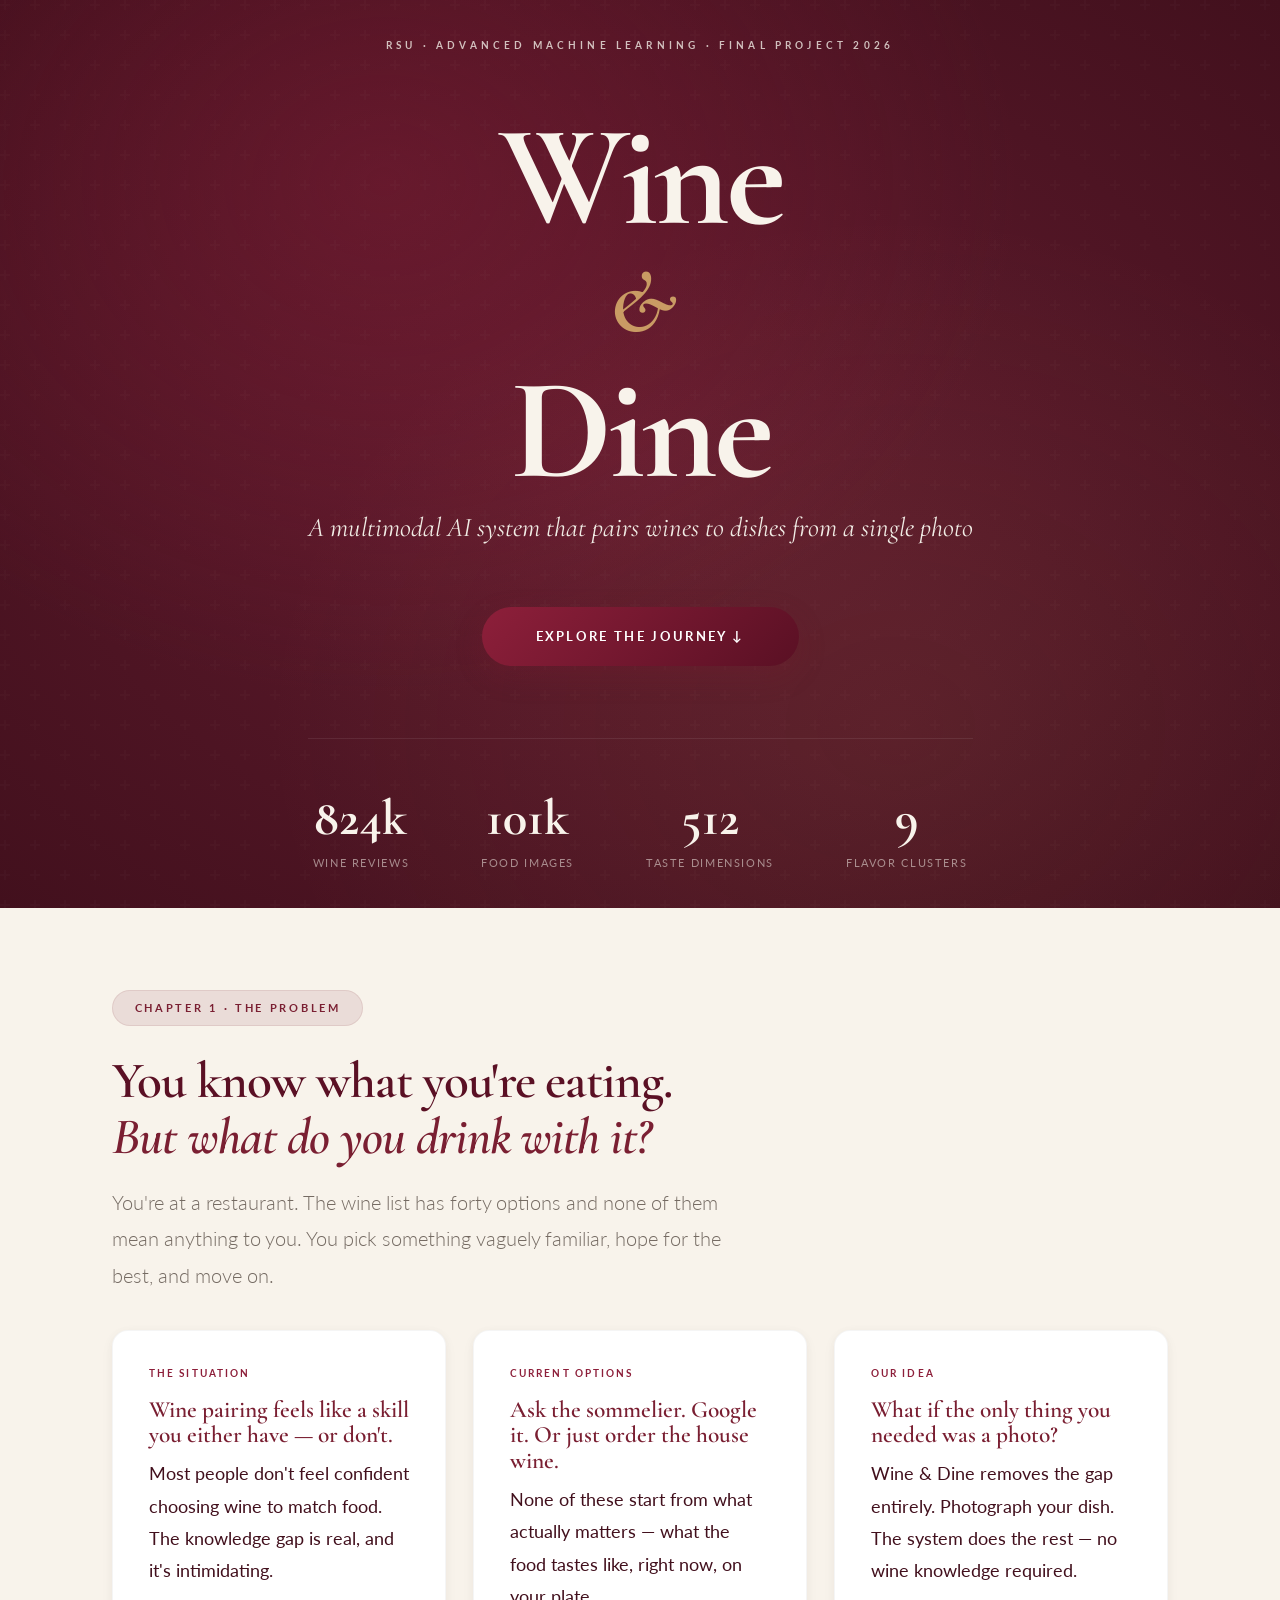
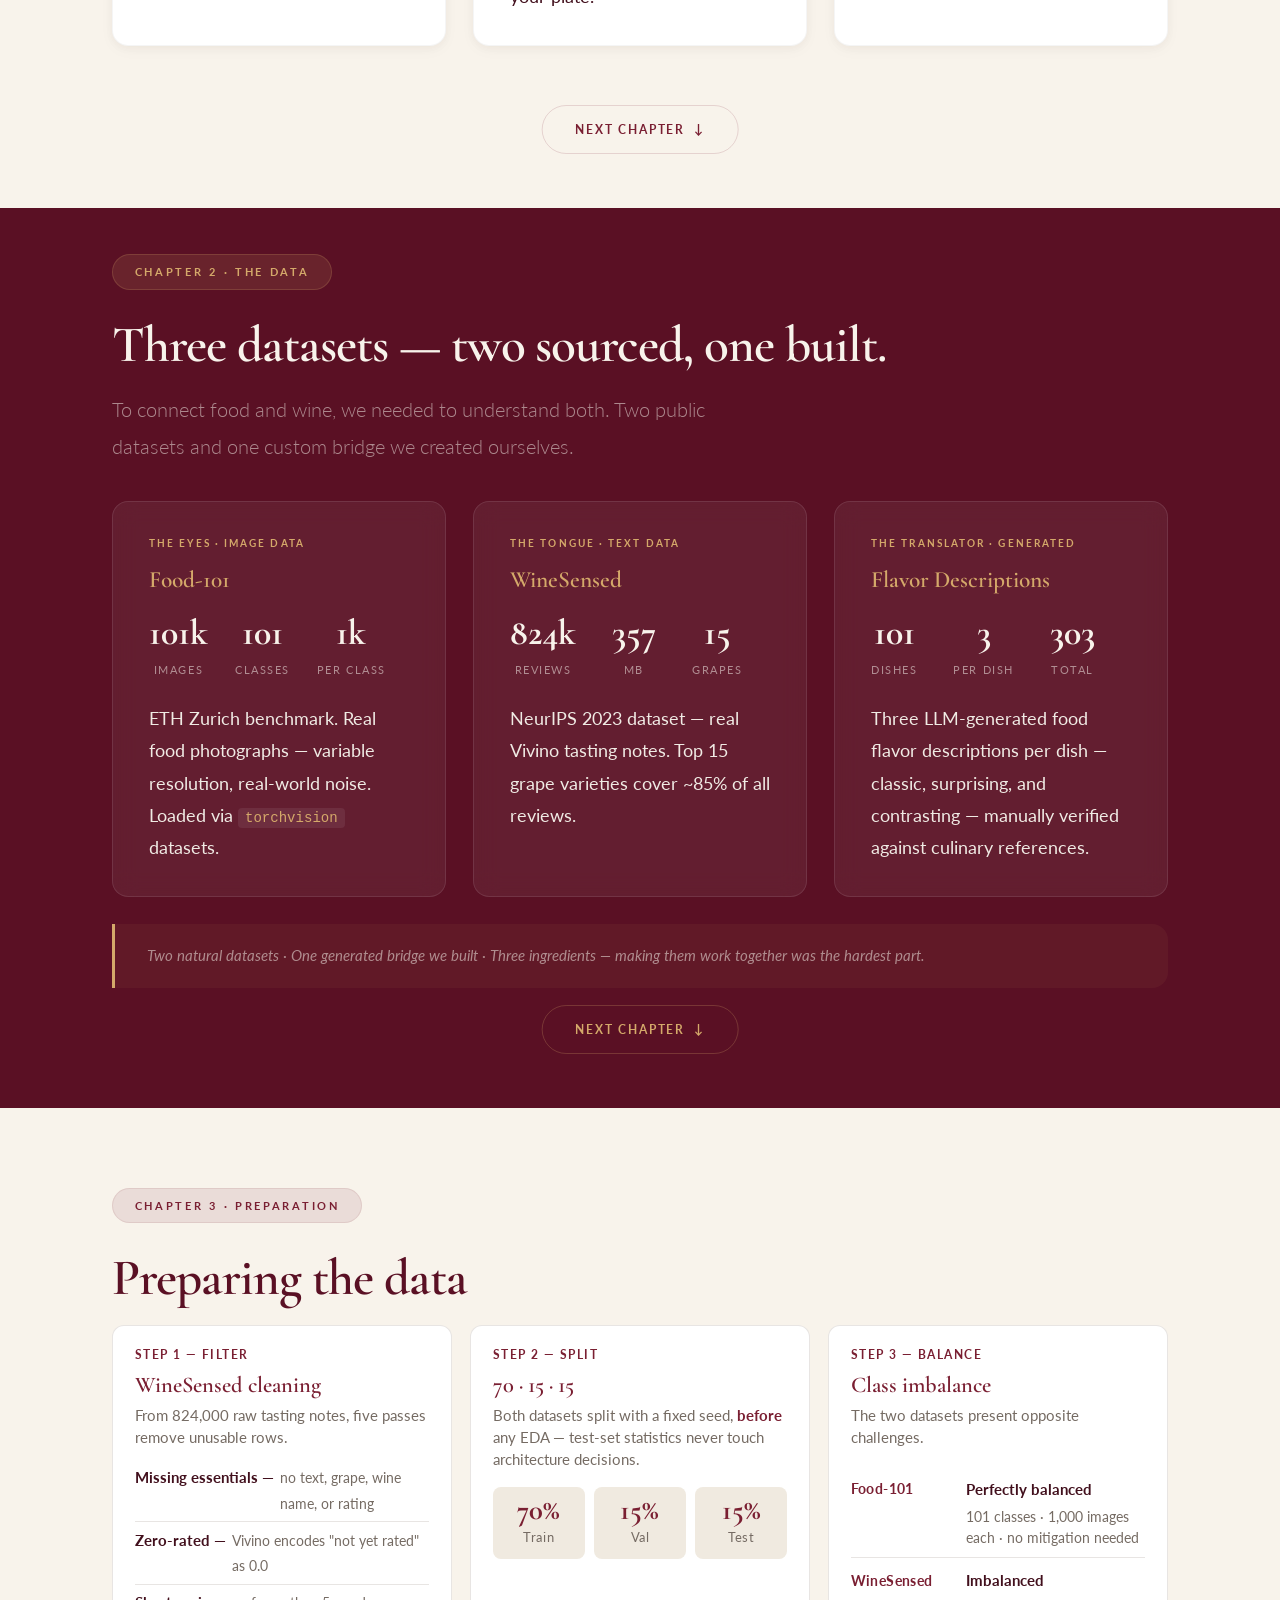
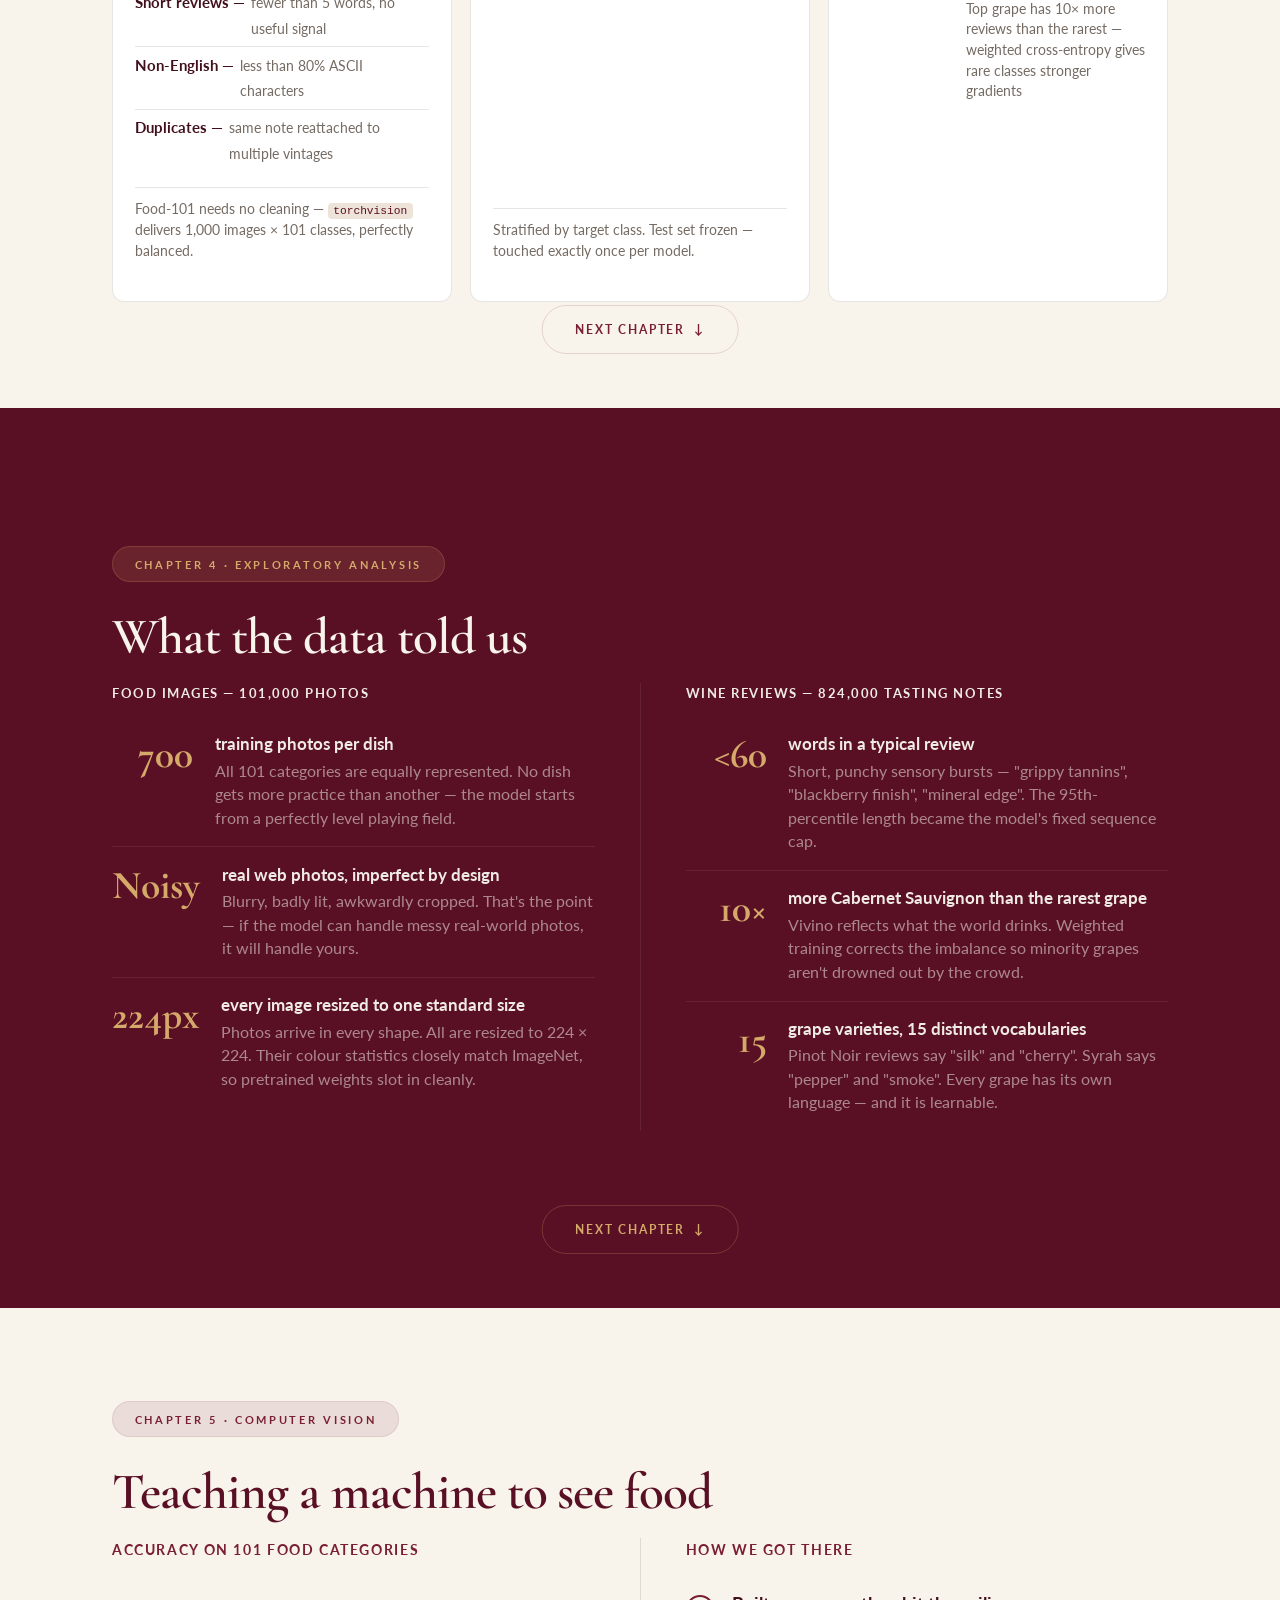
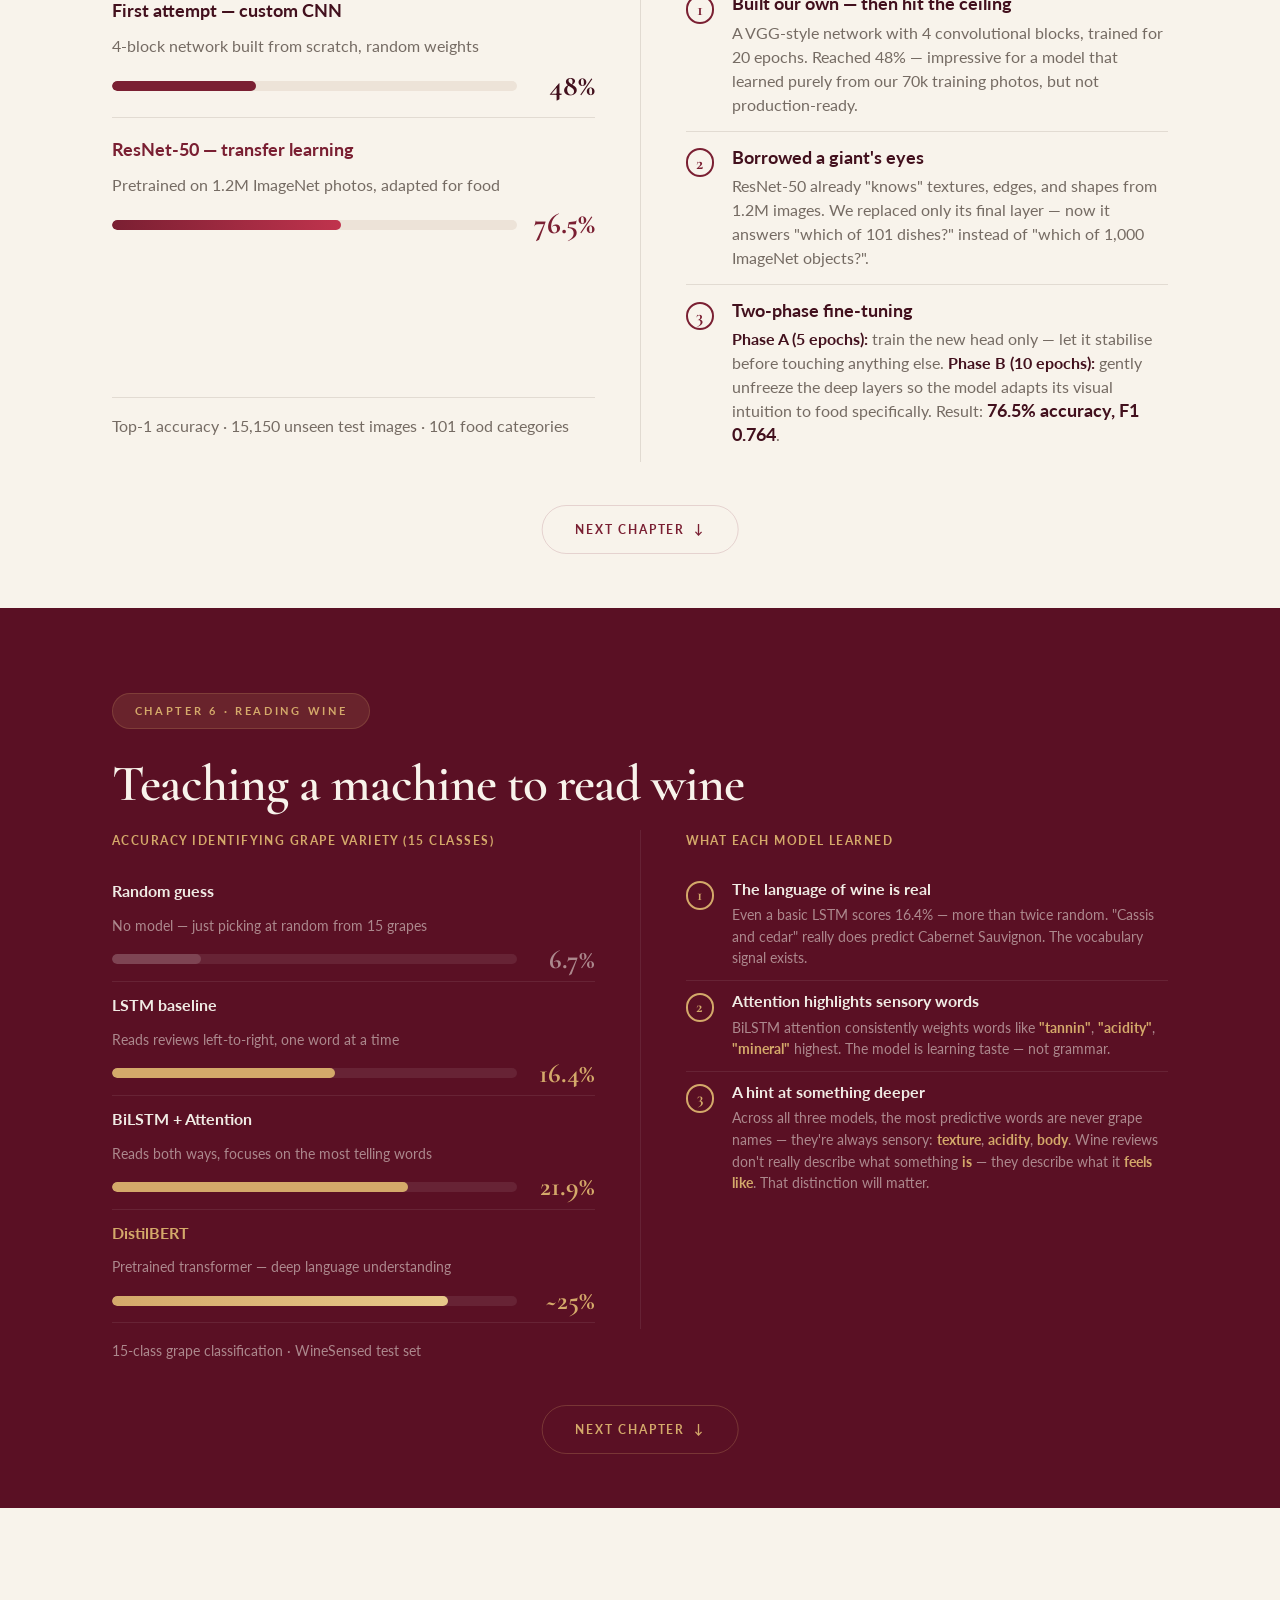
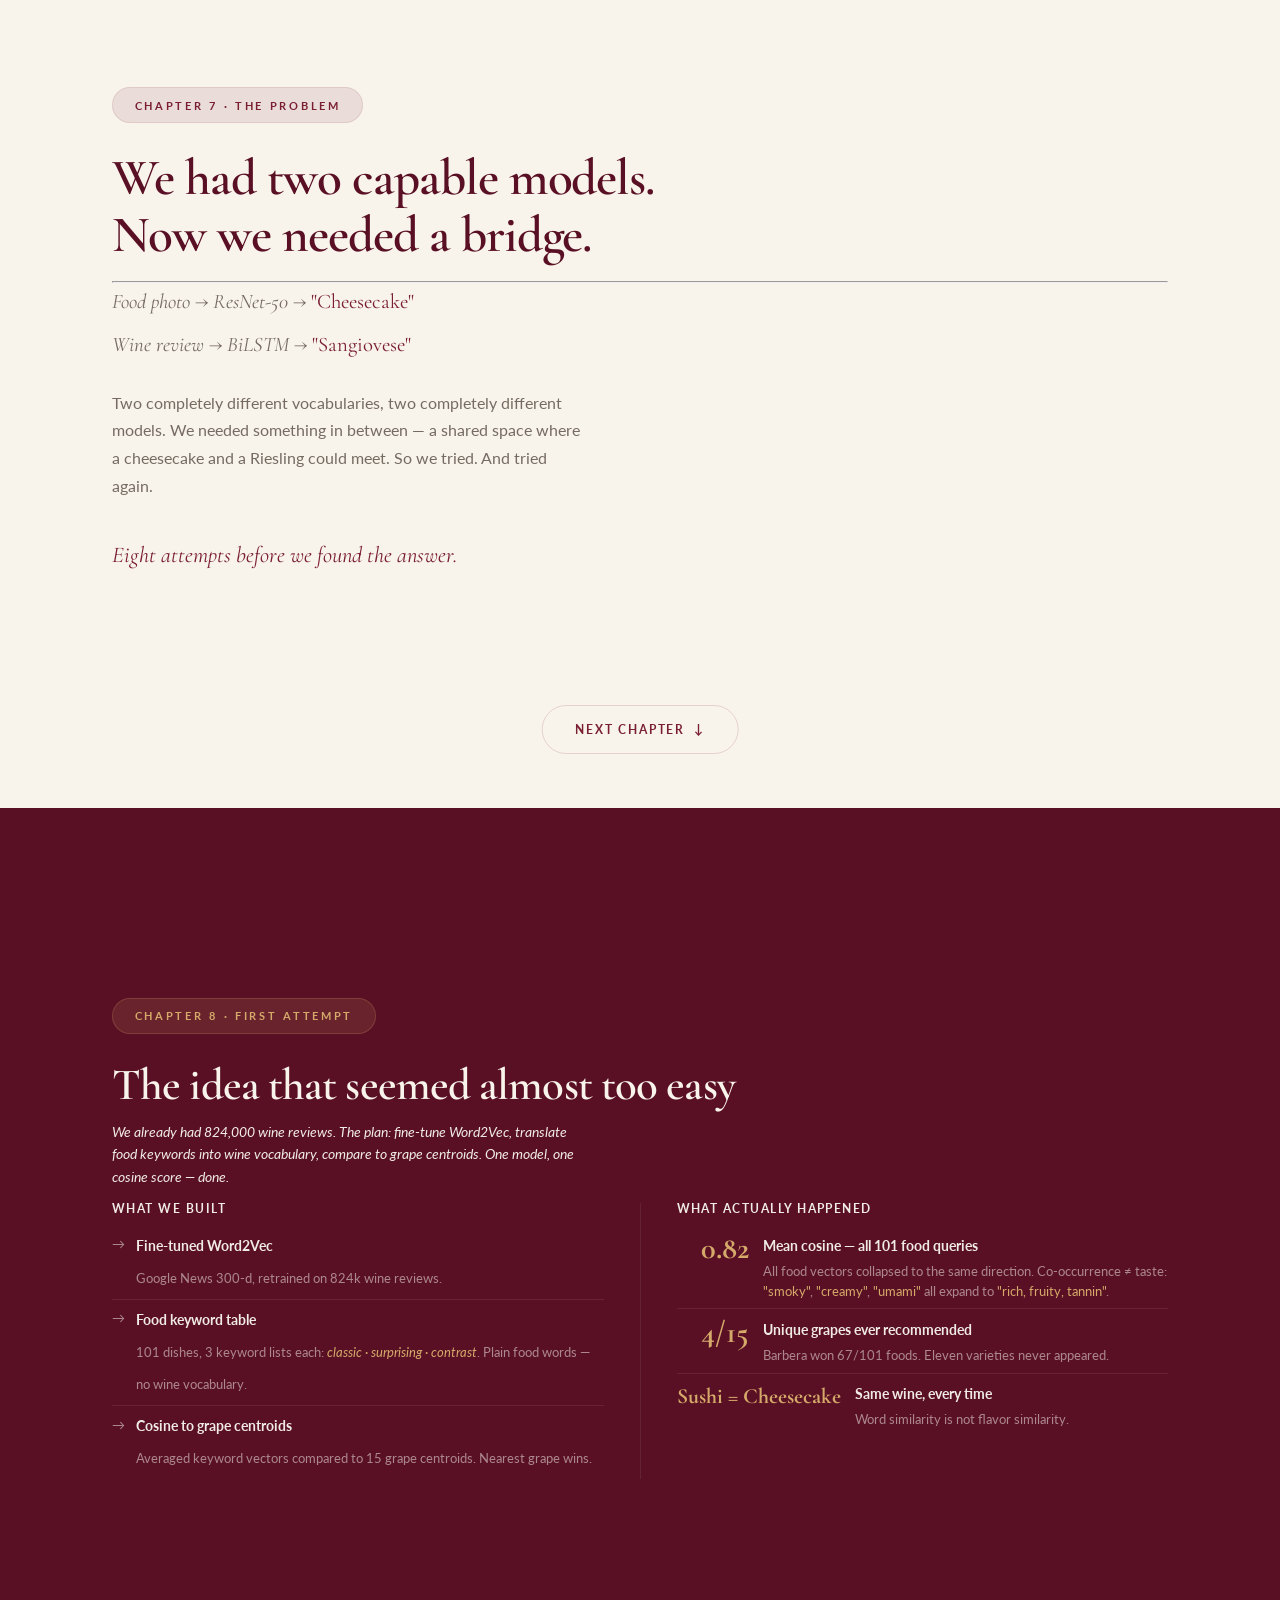
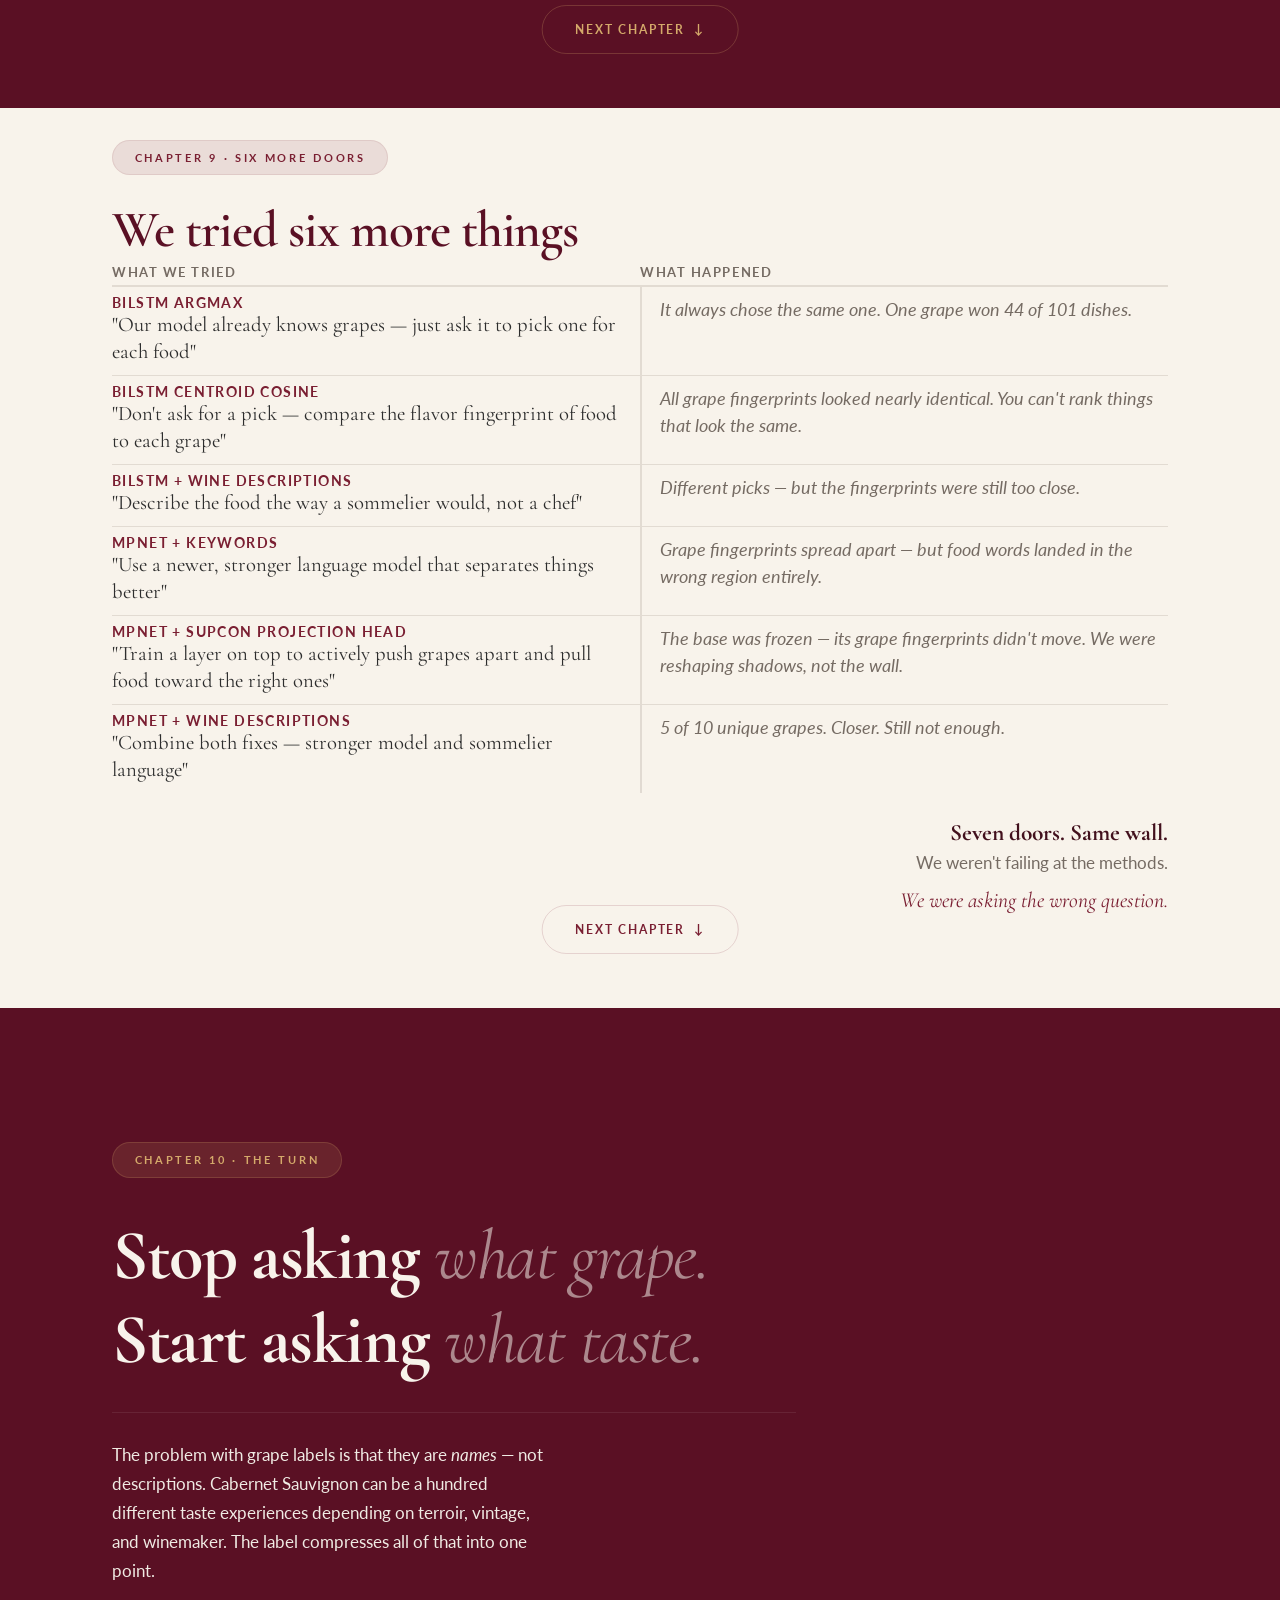
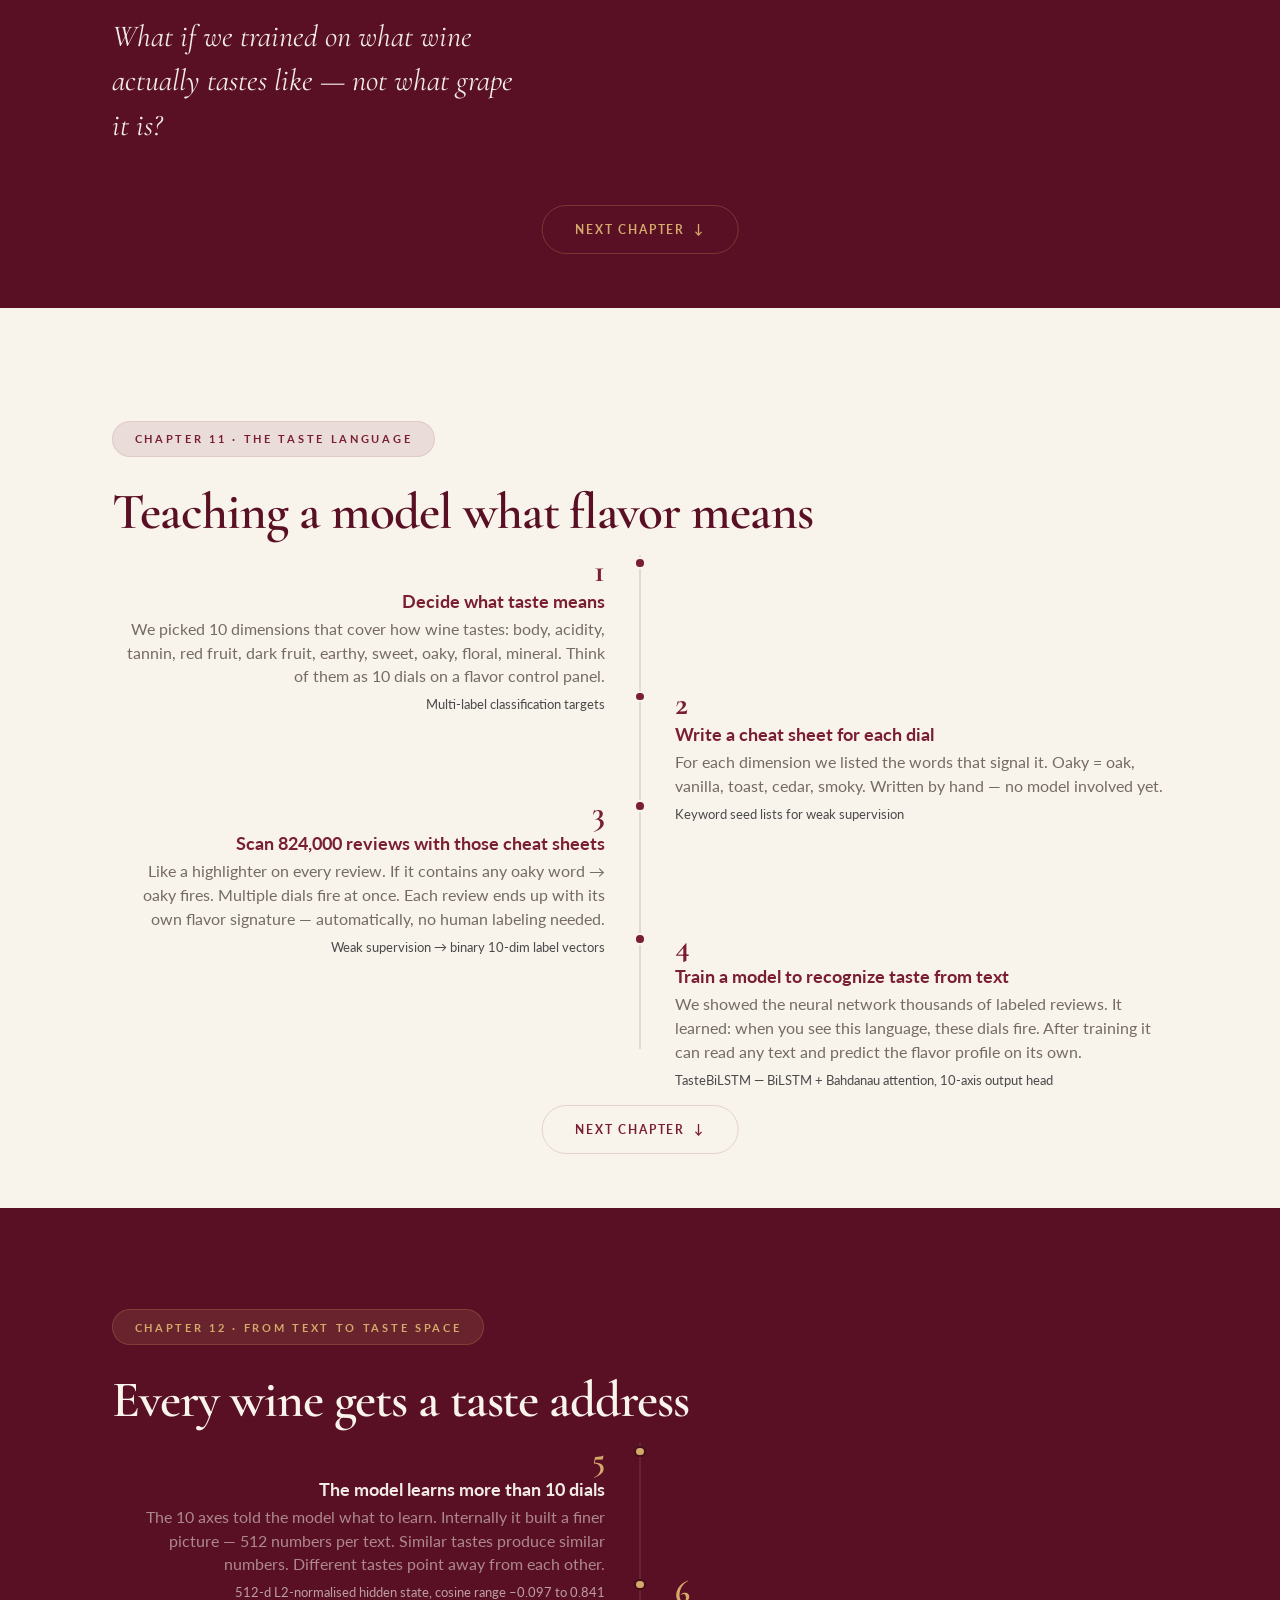
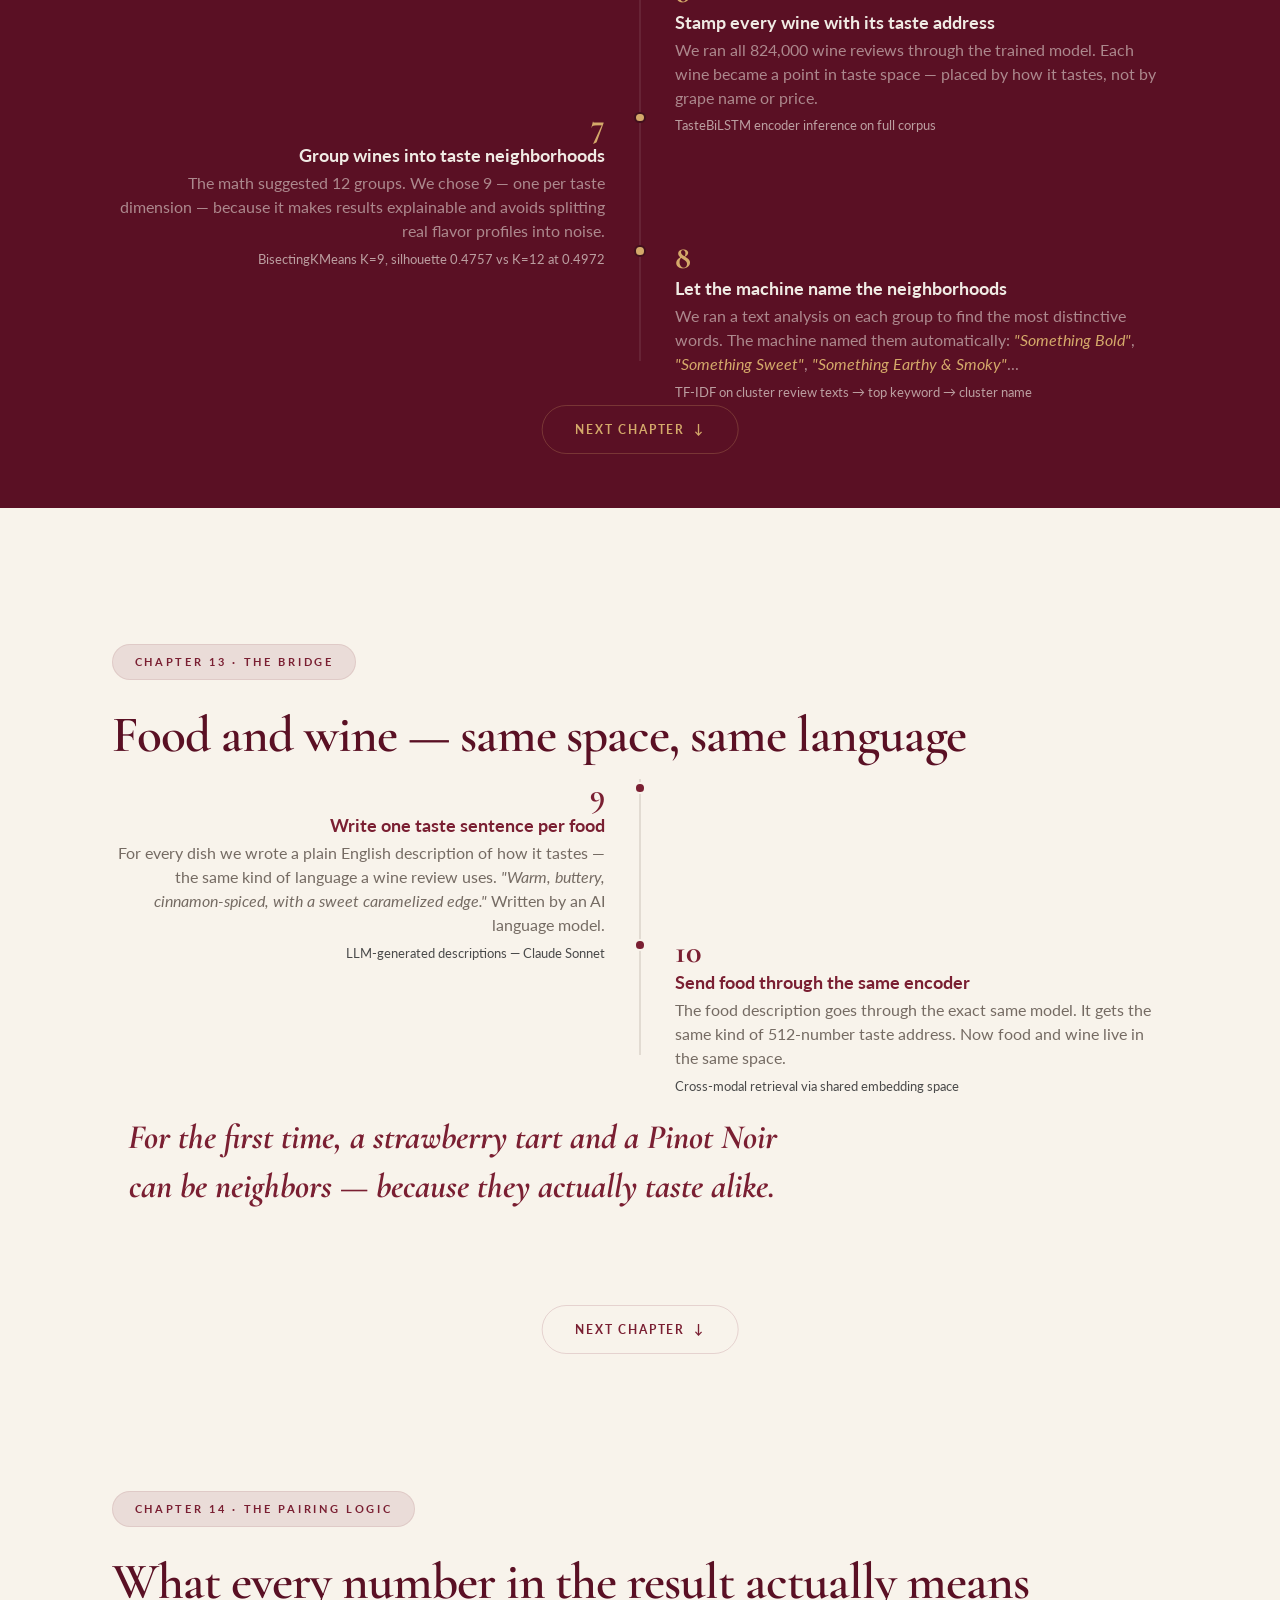
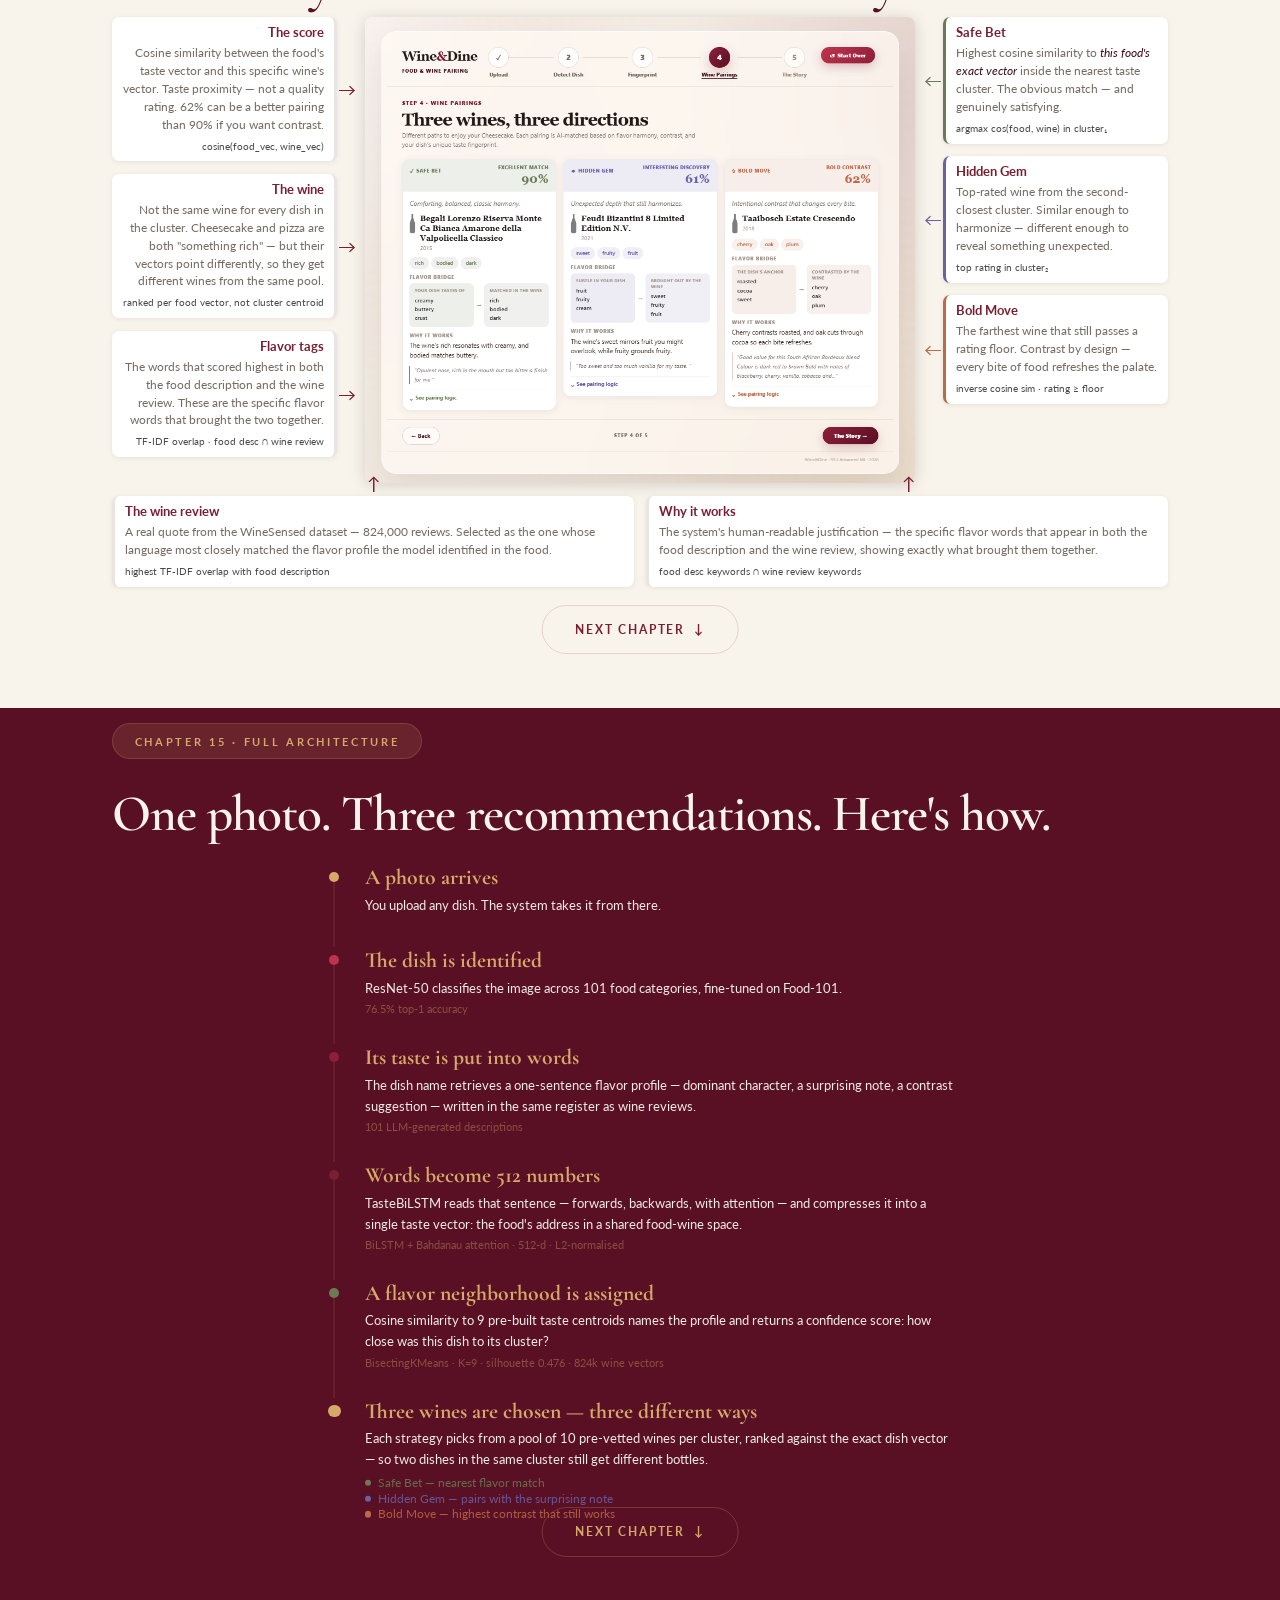
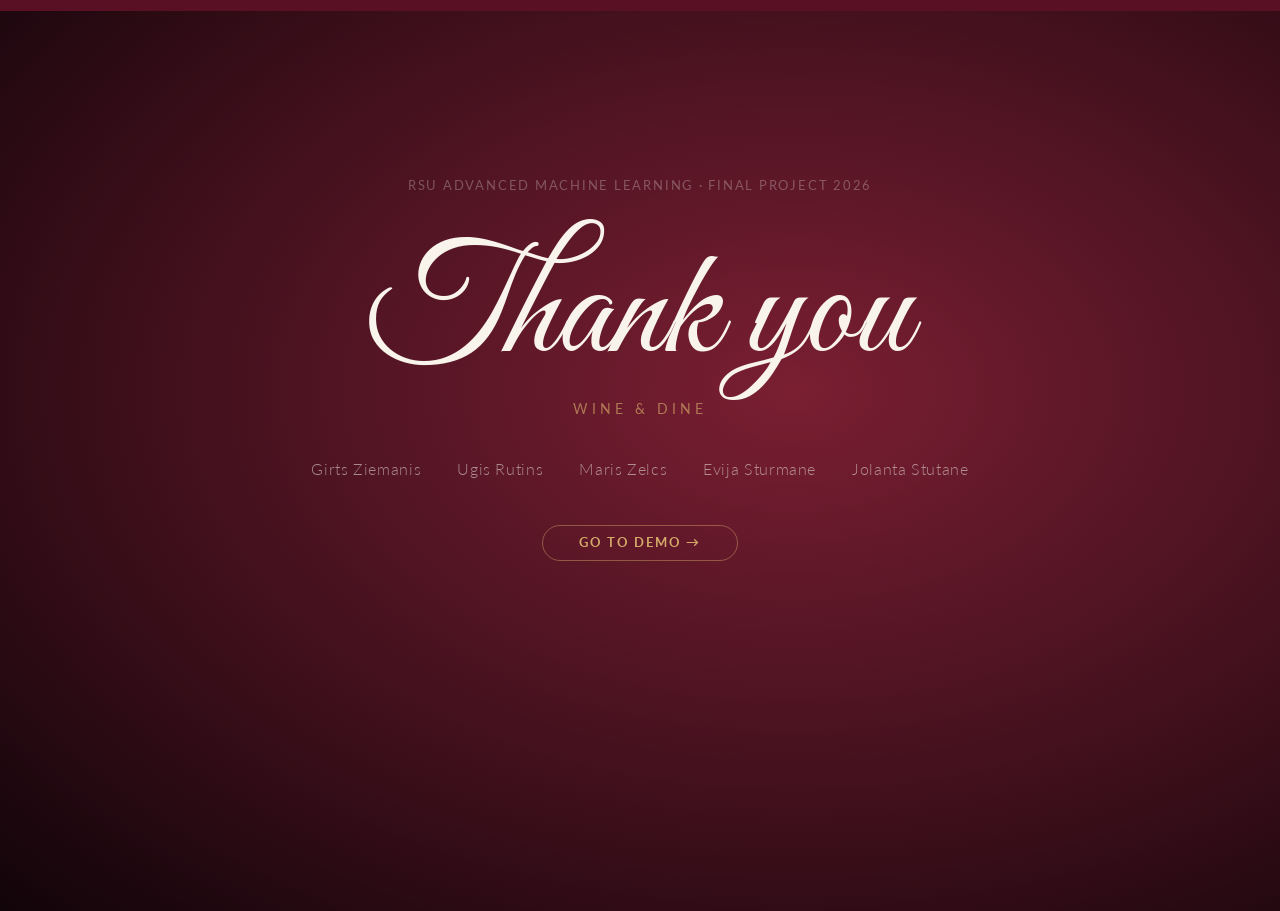
==== commit d8107217: "Vercel deploy" ====
--- a/landing/index.html
+++ b/landing/index.html
@@ -5,7 +5,7 @@
   <meta name="viewport" content="width=device-width, initial-scale=1.0">
   <title>Wine & Dine — The Story</title>
   <link rel="preconnect" href="https://fonts.googleapis.com">
-  <link href="https://fonts.googleapis.com/css2?family=Cormorant+Garamond:ital,wght@0,400;0,600;0,700;1,400;1,600&family=Lato:wght@300;400;700&display=swap" rel="stylesheet">
+  <link href="https://fonts.googleapis.com/css2?family=Cormorant+Garamond:ital,wght@0,400;0,600;0,700;1,400;1,600&family=Great+Vibes&family=Lato:wght@300;400;700&display=swap" rel="stylesheet">
   <link rel="stylesheet" href="style.css">
 </head>
 <body>
@@ -745,27 +745,194 @@
       <span class="section-label">Chapter 13 · The Bridge</span>
       <h2>Food and wine — same space, same language</h2>
 
-      <div class="br2-grid stagger">
-        <div class="br2-col">
-          <span class="br2-num">9</span>
-          <strong class="br2-title">Write one taste sentence per food</strong>
-          <p class="br2-desc">For every dish we wrote a plain English description of how it tastes — the same kind of language a wine review uses. <em>"Warm, buttery, cinnamon-spiced, with a sweet caramelized edge."</em> Written by an AI language model.</p>
+      <div class="tl-grid stagger">
+
+        <!-- Step 9 LEFT -->
+        <div class="tl-content tl-content--left">
+          <span class="tl-num">9</span>
+          <strong class="tl-title">Write one taste sentence per food</strong>
+          <p class="tl-desc">For every dish we wrote a plain English description of how it tastes — the same kind of language a wine review uses. <em>"Warm, buttery, cinnamon-spiced, with a sweet caramelized edge."</em> Written by an AI language model.</p>
           <span class="tl-tech">LLM-generated descriptions — Claude Sonnet</span>
         </div>
-
-        <div class="br2-arrow">→</div>
-
-        <div class="br2-col">
-          <span class="br2-num">10</span>
-          <strong class="br2-title">Send food through the same encoder</strong>
-          <p class="br2-desc">The food description goes through the exact same model. It gets the same kind of 512-number taste address. Now food and wine live in the same space.</p>
+        <div class="tl-dot-wrap"><div class="tl-dot"></div></div>
+        <div></div>
+
+        <!-- Step 10 RIGHT -->
+        <div></div>
+        <div class="tl-dot-wrap"><div class="tl-dot"></div></div>
+        <div class="tl-content tl-content--right">
+          <span class="tl-num">10</span>
+          <strong class="tl-title">Send food through the same encoder</strong>
+          <p class="tl-desc">The food description goes through the exact same model. It gets the same kind of 512-number taste address. Now food and wine live in the same space.</p>
           <span class="tl-tech">Cross-modal retrieval via shared embedding space</span>
         </div>
+
       </div>
 
       <p class="br2-closing stagger"><em>For the first time, a strawberry tart and a Pinot Noir can be neighbors — because they actually taste alike.</em></p>
     </div>
-    <div class="slide-nav"><a href="#results">Next chapter <span class="arrow">↓</span></a></div>
+    <div class="slide-nav"><a href="#logic">Next chapter <span class="arrow">↓</span></a></div>
+  </section>
+
+  <!-- Chapter 14 — How We Choose -->
+  <!-- Chapter 14 — Pairing Logic -->
+  <section id="logic" class="section light">
+    <div class="container reveal">
+      <span class="section-label">Chapter 14 · The Pairing Logic</span>
+      <h2>What every number in the result actually means</h2>
+
+      <div class="annot-outer stagger">
+
+        <!-- Left callouts -->
+        <div class="annot-col annot-col--left">
+          <div class="ann-card ann-card--wine">
+            <strong class="ann-title">The score</strong>
+            <p class="ann-desc">Cosine similarity between the food's taste vector and this specific wine's vector. Taste proximity — not a quality rating. 62% can be a better pairing than 90% if you want contrast.</p>
+            <span class="ann-tech">cosine(food_vec, wine_vec)</span>
+          </div>
+          <div class="ann-card ann-card--wine" style="margin-top:0.7rem">
+            <strong class="ann-title">The wine</strong>
+            <p class="ann-desc">Not the same wine for every dish in the cluster. Cheesecake and pizza are both "something rich" — but their vectors point differently, so they get different wines from the same pool.</p>
+            <span class="ann-tech">ranked per food vector, not cluster centroid</span>
+          </div>
+          <div class="ann-card ann-card--wine" style="margin-top:0.7rem">
+            <strong class="ann-title">Flavor tags</strong>
+            <p class="ann-desc">The words that scored highest in both the food description and the wine review. These are the specific flavor words that brought the two together.</p>
+            <span class="ann-tech">TF-IDF overlap · food desc ∩ wine review</span>
+          </div>
+        </div>
+
+        <!-- Screenshot -->
+        <div class="annot-screen">
+          <img src="app-pairing.png" alt="Wine &amp; Dine app — wine pairings result">
+        </div>
+
+        <!-- Right callouts -->
+        <div class="annot-col annot-col--right">
+          <div class="ann-card ann-card--safe">
+            <strong class="ann-title">Safe Bet</strong>
+            <p class="ann-desc">Highest cosine similarity to <em>this food's exact vector</em> inside the nearest taste cluster. The obvious match — and genuinely satisfying.</p>
+            <span class="ann-tech">argmax cos(food, wine) in cluster₁</span>
+          </div>
+          <div class="ann-card ann-card--gem" style="margin-top:0.7rem">
+            <strong class="ann-title">Hidden Gem</strong>
+            <p class="ann-desc">Top-rated wine from the second-closest cluster. Similar enough to harmonize — different enough to reveal something unexpected.</p>
+            <span class="ann-tech">top rating in cluster₂</span>
+          </div>
+          <div class="ann-card ann-card--bold" style="margin-top:0.7rem">
+            <strong class="ann-title">Bold Move</strong>
+            <p class="ann-desc">The farthest wine that still passes a rating floor. Contrast by design — every bite of food refreshes the palate.</p>
+            <span class="ann-tech">inverse cosine sim · rating ≥ floor</span>
+          </div>
+        </div>
+
+      </div>
+
+      <!-- Bottom row: wine review + why it works -->
+      <div class="annot-bottom stagger">
+        <div class="ann-card ann-card--bottom">
+          <strong class="ann-title">The wine review</strong>
+          <p class="ann-desc">A real quote from the WineSensed dataset — 824,000 reviews. Selected as the one whose language most closely matched the flavor profile the model identified in the food.</p>
+          <span class="ann-tech">highest TF-IDF overlap with food description</span>
+        </div>
+        <div class="ann-card ann-card--bottom">
+          <strong class="ann-title">Why it works</strong>
+          <p class="ann-desc">The system's human-readable justification — the specific flavor words that appear in both the food description and the wine review, showing exactly what brought them together.</p>
+          <span class="ann-tech">food desc keywords ∩ wine review keywords</span>
+        </div>
+      </div>
+
+        </div><!-- /.annot-wrap -->
+
+    </div>
+    <div class="slide-nav"><a href="#pairing">Next chapter <span class="arrow">↓</span></a></div>
+  </section>
+
+  <!-- Chapter 15 — Full Architecture -->
+  <section id="pairing" class="section dark">
+    <div class="container reveal">
+      <span class="section-label">Chapter 15 · Full Architecture</span>
+      <h2>One photo. Three recommendations. Here's how.</h2>
+
+      <div class="tl2 stagger">
+
+        <div class="tl2-item">
+          <div class="tl2-rail"><div class="tl2-dot tl2-dot--input"></div></div>
+          <div class="tl2-body">
+            <strong class="tl2-title">A photo arrives</strong>
+            <p class="tl2-desc">You upload any dish. The system takes it from there.</p>
+          </div>
+        </div>
+
+        <div class="tl2-item">
+          <div class="tl2-rail"><div class="tl2-dot tl2-dot--cnn"></div></div>
+          <div class="tl2-body">
+            <strong class="tl2-title">The dish is identified</strong>
+            <p class="tl2-desc">ResNet-50 classifies the image across 101 food categories, fine-tuned on Food-101.</p>
+            <span class="tl2-tech">76.5% top-1 accuracy</span>
+          </div>
+        </div>
+
+        <div class="tl2-item">
+          <div class="tl2-rail"><div class="tl2-dot tl2-dot--desc"></div></div>
+          <div class="tl2-body">
+            <strong class="tl2-title">Its taste is put into words</strong>
+            <p class="tl2-desc">The dish name retrieves a one-sentence flavor profile — dominant character, a surprising note, a contrast suggestion — written in the same register as wine reviews.</p>
+            <span class="tl2-tech">101 LLM-generated descriptions</span>
+          </div>
+        </div>
+
+        <div class="tl2-item">
+          <div class="tl2-rail"><div class="tl2-dot tl2-dot--bilstm"></div></div>
+          <div class="tl2-body">
+            <strong class="tl2-title">Words become 512 numbers</strong>
+            <p class="tl2-desc">TasteBiLSTM reads that sentence — forwards, backwards, with attention — and compresses it into a single taste vector: the food's address in a shared food-wine space.</p>
+            <span class="tl2-tech">BiLSTM + Bahdanau attention &middot; 512-d &middot; L2-normalised</span>
+          </div>
+        </div>
+
+        <div class="tl2-item">
+          <div class="tl2-rail"><div class="tl2-dot tl2-dot--cluster"></div></div>
+          <div class="tl2-body">
+            <strong class="tl2-title">A flavor neighborhood is assigned</strong>
+            <p class="tl2-desc">Cosine similarity to 9 pre-built taste centroids names the profile and returns a confidence score: how close was this dish to its cluster?</p>
+            <span class="tl2-tech">BisectingKMeans &middot; K=9 &middot; silhouette 0.476 &middot; 824k wine vectors</span>
+          </div>
+        </div>
+
+        <div class="tl2-item">
+          <div class="tl2-rail"><div class="tl2-dot tl2-dot--output"></div></div>
+          <div class="tl2-body">
+            <strong class="tl2-title">Three wines are chosen — three different ways</strong>
+            <p class="tl2-desc">Each strategy picks from a pool of 10 pre-vetted wines per cluster, ranked against the exact dish vector — so two dishes in the same cluster still get different bottles.</p>
+            <div class="tl2-tiers">
+              <span class="tl2-tier tl2-tier--safe">Safe Bet &mdash; nearest flavor match</span>
+              <span class="tl2-tier tl2-tier--gem">Hidden Gem &mdash; pairs with the surprising note</span>
+              <span class="tl2-tier tl2-tier--bold">Bold Move &mdash; highest contrast that still works</span>
+            </div>
+          </div>
+        </div>
+
+      </div>
+    </div>
+    <div class="slide-nav"><a href="#team">Next chapter <span class="arrow">↓</span></a></div>
+  </section>
+
+  <section id="team" class="section team-section">
+    <div class="team-body reveal">
+      <p class="team-course">RSU Advanced Machine Learning &middot; Final Project 2026</p>
+      <div class="team-inner">
+      <div class="team-thankyou">Thank you</div>
+      <p class="team-project">Wine &amp; Dine</p>
+      <ul class="team-names">
+        <li>Girts Ziemanis</li>
+        <li>Ugis Rutins</li>
+        <li>Maris Zelcs</li>
+        <li>Evija Sturmane</li>
+        <li>Jolanta Stutane</li>
+      </ul>
+      <a class="team-demo" href="https://huggingface.co/spaces/Jolanati/wine-dine" target="_blank">Go to demo &rarr;</a>
+    </div>
   </section>
 
   <script src="script.js"></script>
--- a/landing/style.css
+++ b/landing/style.css
@@ -1215,6 +1215,7 @@
 }
 .tl-content {
   padding: 0.4rem 0 0.6rem;
+  margin-bottom: -2.4rem;
 }
 .tl-content--left {
   padding-right: 1.2rem;
@@ -1225,14 +1226,14 @@
 }
 .tl-num {
   display: block;
-  font: 700 1.5rem/1 'Cormorant Garamond';
+  font: 700 1.8rem/1 'Cormorant Garamond';
   color: var(--wine);
   margin-bottom: 0.15rem;
 }
 .tl-grid--dark .tl-num { color: var(--gold); }
 .tl-title {
   display: block;
-  font-size: 0.85rem;
+  font-size: 1rem;
   font-weight: 700;
   color: var(--text-light);
   line-height: 1.3;
@@ -1240,7 +1241,7 @@
 }
 .tl-grid--dark .tl-title { color: var(--text-dark); }
 .tl-desc {
-  font-size: 0.76rem;
+  font-size: 0.88rem;
   color: var(--text-light-m);
   line-height: 1.5;
   margin: 0 0 0.2rem;
@@ -1249,11 +1250,12 @@
 .tl-grid--dark .tl-desc em { font-style: italic; color: var(--gold); }
 .tl-tech {
   display: block;
-  font: 400 0.6rem/1.3 'Lato';
-  color: var(--text-light-m);
-  opacity: 0.7;
-}
-.tl-grid--dark .tl-tech { color: var(--text-dark-m); }
+  font: 400 0.72rem/1.3 'Lato';
+  color: #4a4a4a;
+  opacity: 1;
+  margin-top: 0.45rem;
+}
+.tl-grid--dark .tl-tech { color: rgba(240,235,228,0.65); }
 
 /* ── Chapter 13 — The Bridge (Slide C) ── */
 #bridge2 { padding-top: 0.8rem; padding-bottom: 3rem; }
@@ -1295,13 +1297,321 @@
 .br2-closing {
   font-family: 'Cormorant Garamond', serif;
   font-style: italic;
-  font-size: 1.1rem;
+  font-weight: 700;
+  font-size: clamp(1.4rem, 3vw, 1.9rem);
   color: var(--wine);
   text-align: center;
-  margin-top: 1.2rem;
-}
-
-.bridge-heading {
+  margin-top: 2.8rem;
+  line-height: 1.45;
+}
+
+/* ── Chapter 14 — Annotated Screenshot ── */
+#logic { padding-top: 0.8rem; padding-bottom: 3rem; }
+#logic h2 { margin-bottom: 0.4rem; }
+
+.annot-wrap {
+  display: grid;
+  grid-template-columns: 1fr 52% 1fr;
+  gap: 0 1.6rem;
+  margin-top: 0.3rem;
+}
+.annot-outer {
+  grid-column: 1 / -1;
+  display: grid;
+  grid-template-columns: 1fr 52% 1fr;
+  gap: 0 1.6rem;
+  align-items: start;
+}
+
+.annot-screen img {
+  width: 100%;
+  border-radius: 8px;
+  box-shadow: 0 2px 16px rgba(0,0,0,0.15);
+  display: block;
+}
+
+.annot-col {
+  display: flex;
+  flex-direction: column;
+}
+.annot-col--left  { align-items: flex-end; }
+.annot-col--right { align-items: flex-start; }
+
+.ann-card {
+  width: 100%;
+  position: relative;
+  overflow: visible;
+  display: flex;
+  flex-direction: column;
+  gap: 0.2rem;
+  padding: 0.45rem 0.55rem;
+  border-radius: 7px;
+  background: #fff;
+  box-shadow: 0 1px 5px rgba(0,0,0,0.08);
+  border-left: 3px solid var(--rule);
+}
+.annot-col--left .ann-card {
+  border-left: none;
+  border-right: 3px solid var(--rule);
+  text-align: right;
+}
+
+/* Arrow pointing right (left callouts → screenshot) */
+.annot-col--left .ann-card::after {
+  content: '→';
+  position: absolute;
+  right: -1.25rem;
+  top: 50%;
+  transform: translateY(-50%);
+  font-size: 1rem;
+  color: var(--wine);
+  line-height: 1;
+}
+
+/* Arrow pointing left (screenshot ← right callouts) */
+.annot-col--right .ann-card::before {
+  content: '←';
+  position: absolute;
+  left: -1.25rem;
+  top: 50%;
+  transform: translateY(-50%);
+  font-size: 1rem;
+  line-height: 1;
+}
+.ann-card--safe::before { color: #697a54; }
+.ann-card--gem::before  { color: #6961a8; }
+.ann-card--bold::before { color: #bd6846; }
+.ann-card--wine  { border-color: var(--wine); }
+.ann-card--safe  { border-color: #697a54; }
+.ann-card--gem   { border-color: #6961a8; }
+.ann-card--bold  { border-color: #bd6846; }
+.ann-card--empty {
+  border-color: var(--rule);
+  min-height: 3.5rem;
+  background: rgba(0,0,0,0.02);
+  box-shadow: none;
+}
+.ann-card--empty::after,
+.ann-card--empty::before { display: none; }
+.ann-card--bottom {
+  min-height: 4rem;
+}
+.ann-card--bottom::before {
+  content: '↑';
+  position: absolute;
+  top: -1.2rem;
+  left: 50%;
+  transform: translateX(-50%);
+  font-size: 1rem;
+  color: var(--wine);
+  line-height: 1;
+}
+
+.annot-bottom {
+  grid-column: 2;
+  display: grid;
+  grid-template-columns: 1fr 1fr;
+  gap: 0.7rem;
+  margin-top: 0.7rem;
+  align-self: start;
+}
+
+.ann-title {
+  display: block;
+  font-size: 0.72rem;
+  font-weight: 700;
+  color: var(--text-light);
+  line-height: 1.2;
+}
+.ann-desc {
+  font-size: 0.66rem;
+  color: var(--text-light-m);
+  line-height: 1.5;
+  margin: 0;
+}
+.ann-desc em { font-style: italic; color: var(--text-light); }
+.ann-tech {
+  display: block;
+  font: 400 0.58rem/1.3 'Lato';
+  color: #4a4a4a;
+  margin-top: 0.15rem;
+}
+
+/* ── Chapter 15 — Full Architecture ── */
+#pairing { padding-top: 0.8rem; padding-bottom: 5rem; }
+#pairing h2 { margin-bottom: 1.2rem; }
+
+.tl2 {
+  max-width: 640px;
+  margin: 0 auto;
+  display: flex;
+  flex-direction: column;
+}
+.tl2-item {
+  display: flex;
+  align-items: stretch;
+}
+.tl2-rail {
+  display: flex;
+  flex-direction: column;
+  align-items: center;
+  flex-shrink: 0;
+  width: 1.6rem;
+  position: relative;
+}
+.tl2-item:not(:last-child) .tl2-rail::after {
+  content: '';
+  position: absolute;
+  top: 1rem;
+  bottom: 0;
+  left: 50%;
+  width: 1px;
+  background: rgba(212,169,106,0.2);
+  transform: translateX(-50%);
+}
+.tl2-dot {
+  width: 0.55rem;
+  height: 0.55rem;
+  border-radius: 50%;
+  flex-shrink: 0;
+  margin-top: 0.45rem;
+  position: relative;
+  z-index: 1;
+}
+.tl2-dot--input   { background: var(--gold); }
+.tl2-dot--cnn     { background: var(--wine-accent); }
+.tl2-dot--desc    { background: var(--wine-light); }
+.tl2-dot--bilstm  { background: var(--wine); }
+.tl2-dot--cluster { background: #697a54; }
+.tl2-dot--output  { background: var(--gold); width: 0.7rem; height: 0.7rem; margin-top: 0.38rem; }
+
+.tl2-body {
+  padding: 0 0 1.5rem 0.9rem;
+  min-width: 0;
+}
+.tl2-item:last-child .tl2-body { padding-bottom: 0; }
+.tl2-title {
+  display: block;
+  font: 700 1.2rem/1.25 'Cormorant Garamond';
+  color: var(--text-dark);
+  margin-bottom: 0.2rem;
+}
+.tl2-desc {
+  font-size: 0.73rem;
+  color: var(--text-dark-m);
+  line-height: 1.6;
+  margin: 0 0 0.25rem;
+}
+.tl2-tech {
+  display: block;
+  font: 400 0.59rem/1.3 'Lato';
+  color: rgba(212,169,106,0.4);
+}
+.tl2-tiers {
+  display: flex;
+  flex-direction: column;
+  gap: 0.2rem;
+  margin-top: 0.35rem;
+}
+.tl2-tier {
+  font: 400 0.68rem/1 'Lato';
+  color: var(--text-dark-m);
+  padding-left: 0.75rem;
+  position: relative;
+}
+.tl2-tier::before {
+  content: '';
+  position: absolute;
+  left: 0;
+  top: 50%;
+  transform: translateY(-50%);
+  width: 0.35rem;
+  height: 0.35rem;
+  border-radius: 50%;
+}
+.tl2-tier--safe::before { background: #697a54; }
+.tl2-tier--gem::before  { background: #6961a8; }
+.tl2-tier--bold::before { background: #bd6846; }
+.tl2-tier--safe { color: rgba(105,122,84,0.85); }
+.tl2-tier--gem  { color: rgba(105,97,168,0.85); }
+.tl2-tier--bold { color: rgba(189,104,70,0.85); }
+
+/* ── Team / Closing slide ── */
+.team-section {
+  background: radial-gradient(ellipse at 62% 42%, var(--wine) 0%, var(--wine-deeper) 55%, #110409 100%);
+  display: flex;
+  align-items: center;
+  justify-content: center;
+  text-align: center;
+  padding: 3rem 1rem;
+  min-height: 100vh;
+}
+.team-body {
+  display: flex;
+  flex-direction: column;
+  align-items: center;
+  gap: 0;
+  margin-bottom: 10rem;
+}
+.team-course {
+  font: 400 0.7rem/1 'Lato';
+  letter-spacing: 0.14em;
+  text-transform: uppercase;
+  color: rgba(240,235,228,0.3);
+  margin: 0 0 2.5rem;
+}
+.team-inner {
+  display: flex;
+  flex-direction: column;
+  align-items: center;
+  gap: 0.6rem;
+}
+.team-thankyou {
+  font: 400 clamp(5rem, 12vw, 8.5rem)/1 'Great Vibes';
+  color: var(--cream);
+  margin: 0.1rem 0 0;
+}
+.team-project {
+  font: 400 0.75rem/1 'Lato';
+  letter-spacing: 0.3em;
+  text-transform: uppercase;
+  color: var(--gold);
+  opacity: 0.65;
+  margin: 0;
+}
+.team-names {
+  list-style: none;
+  padding: 0;
+  margin: 1.6rem 0 0;
+  display: flex;
+  flex-wrap: wrap;
+  justify-content: center;
+  gap: 0.25rem 2rem;
+}
+.team-names li {
+  font: 300 0.88rem/1.6 'Lato';
+  color: rgba(240,235,228,0.55);
+  letter-spacing: 0.04em;
+}
+.team-demo {
+  display: inline-block;
+  margin-top: 1.8rem;
+  padding: 0.6rem 2rem;
+  border: 1px solid rgba(212,169,106,0.45);
+  border-radius: 50px;
+  font: 700 0.7rem/1 'Lato';
+  letter-spacing: 0.14em;
+  text-transform: uppercase;
+  color: var(--gold);
+  text-decoration: none;
+  transition: background 0.2s, border-color 0.2s;
+}
+.team-demo:hover {
+  background: rgba(212,169,106,0.1);
+  border-color: var(--gold);
+}
+
+
   font-size: clamp(2.8rem, 5.5vw, 4.2rem);
   line-height: 1.15;
   color: var(--text-light);
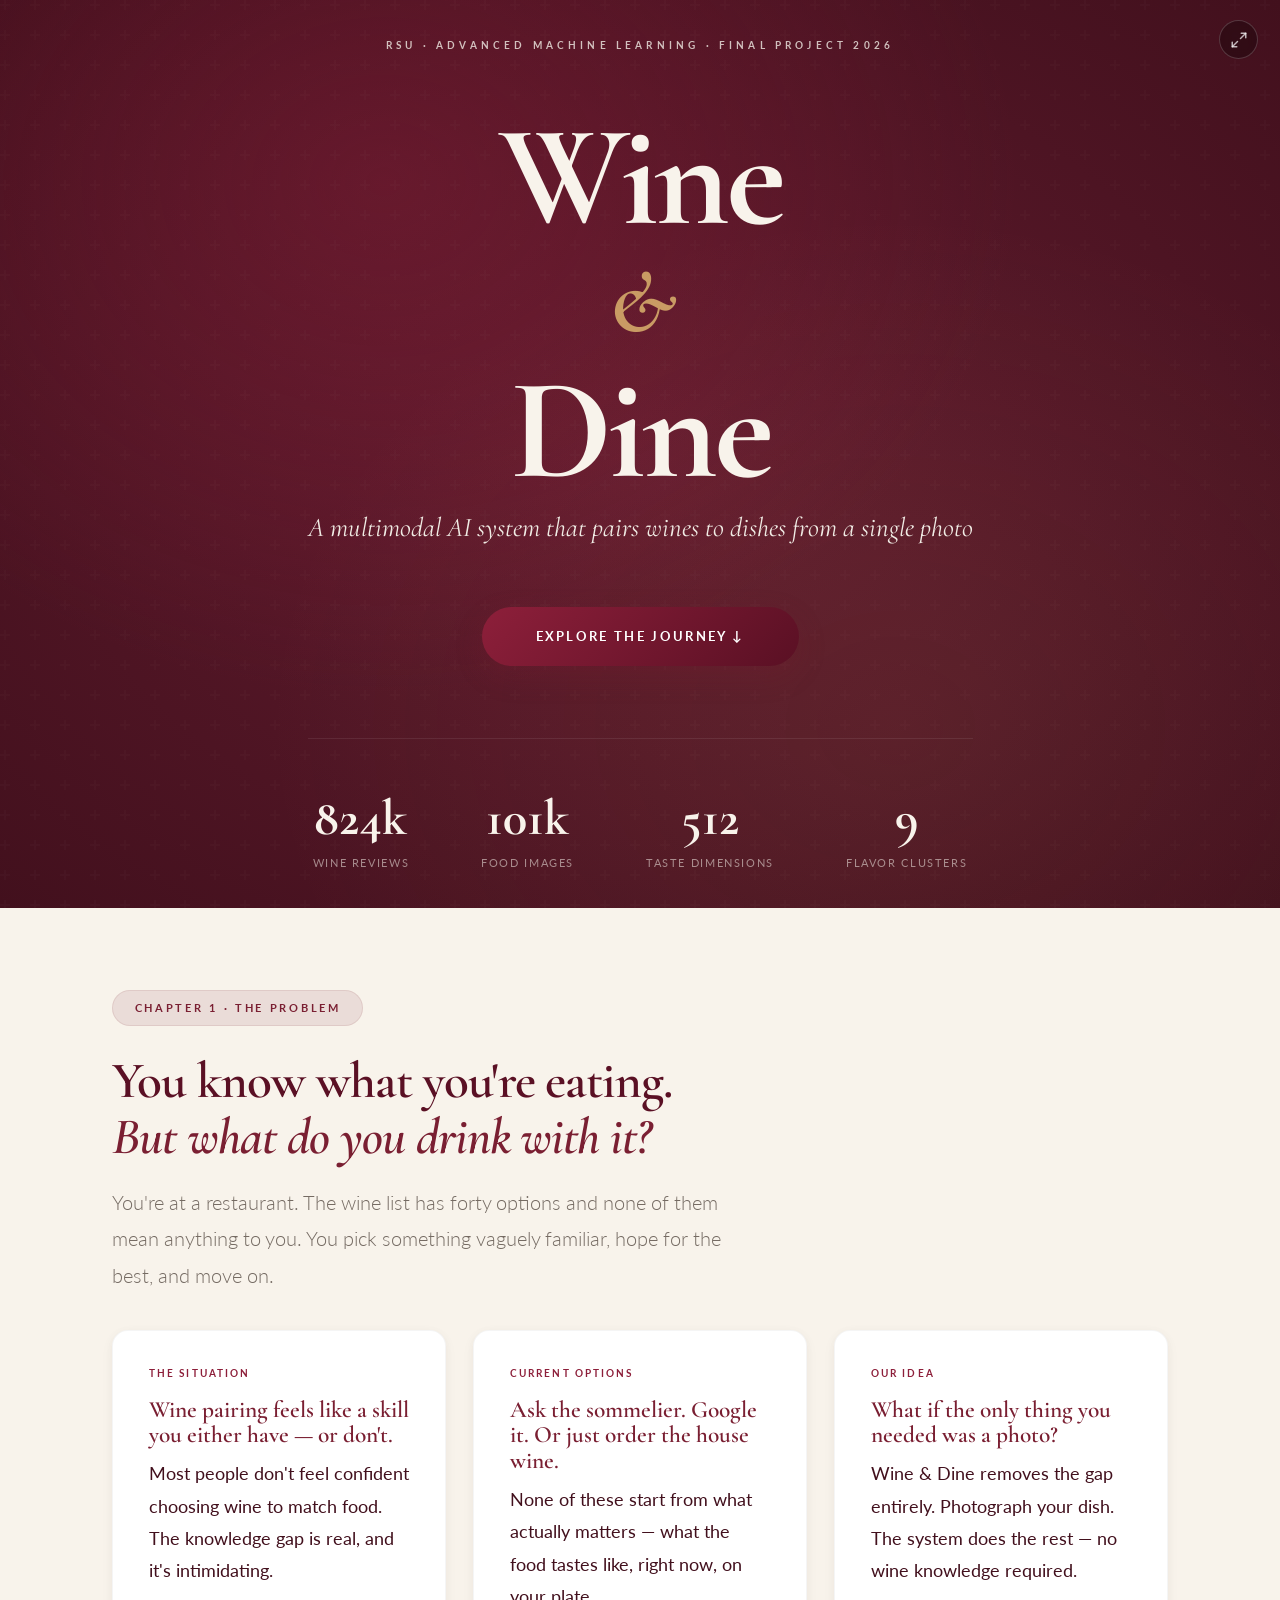
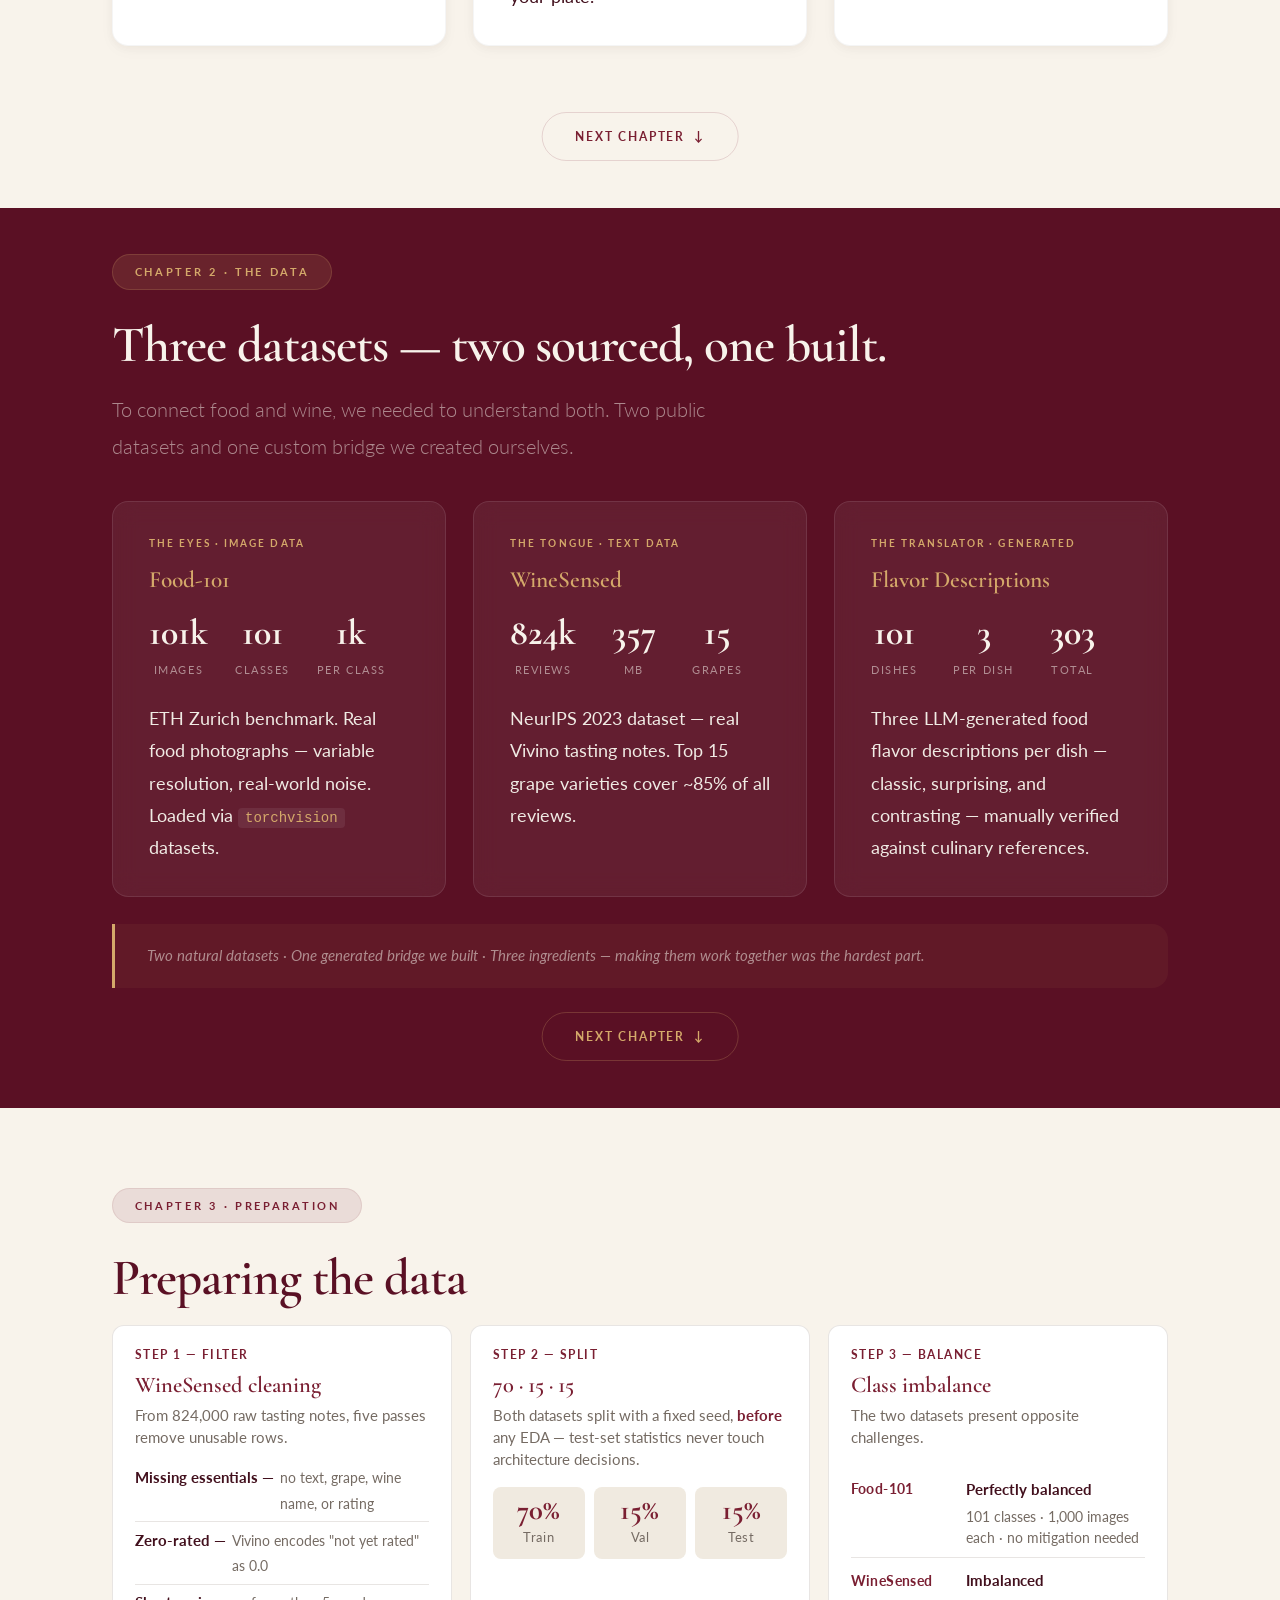
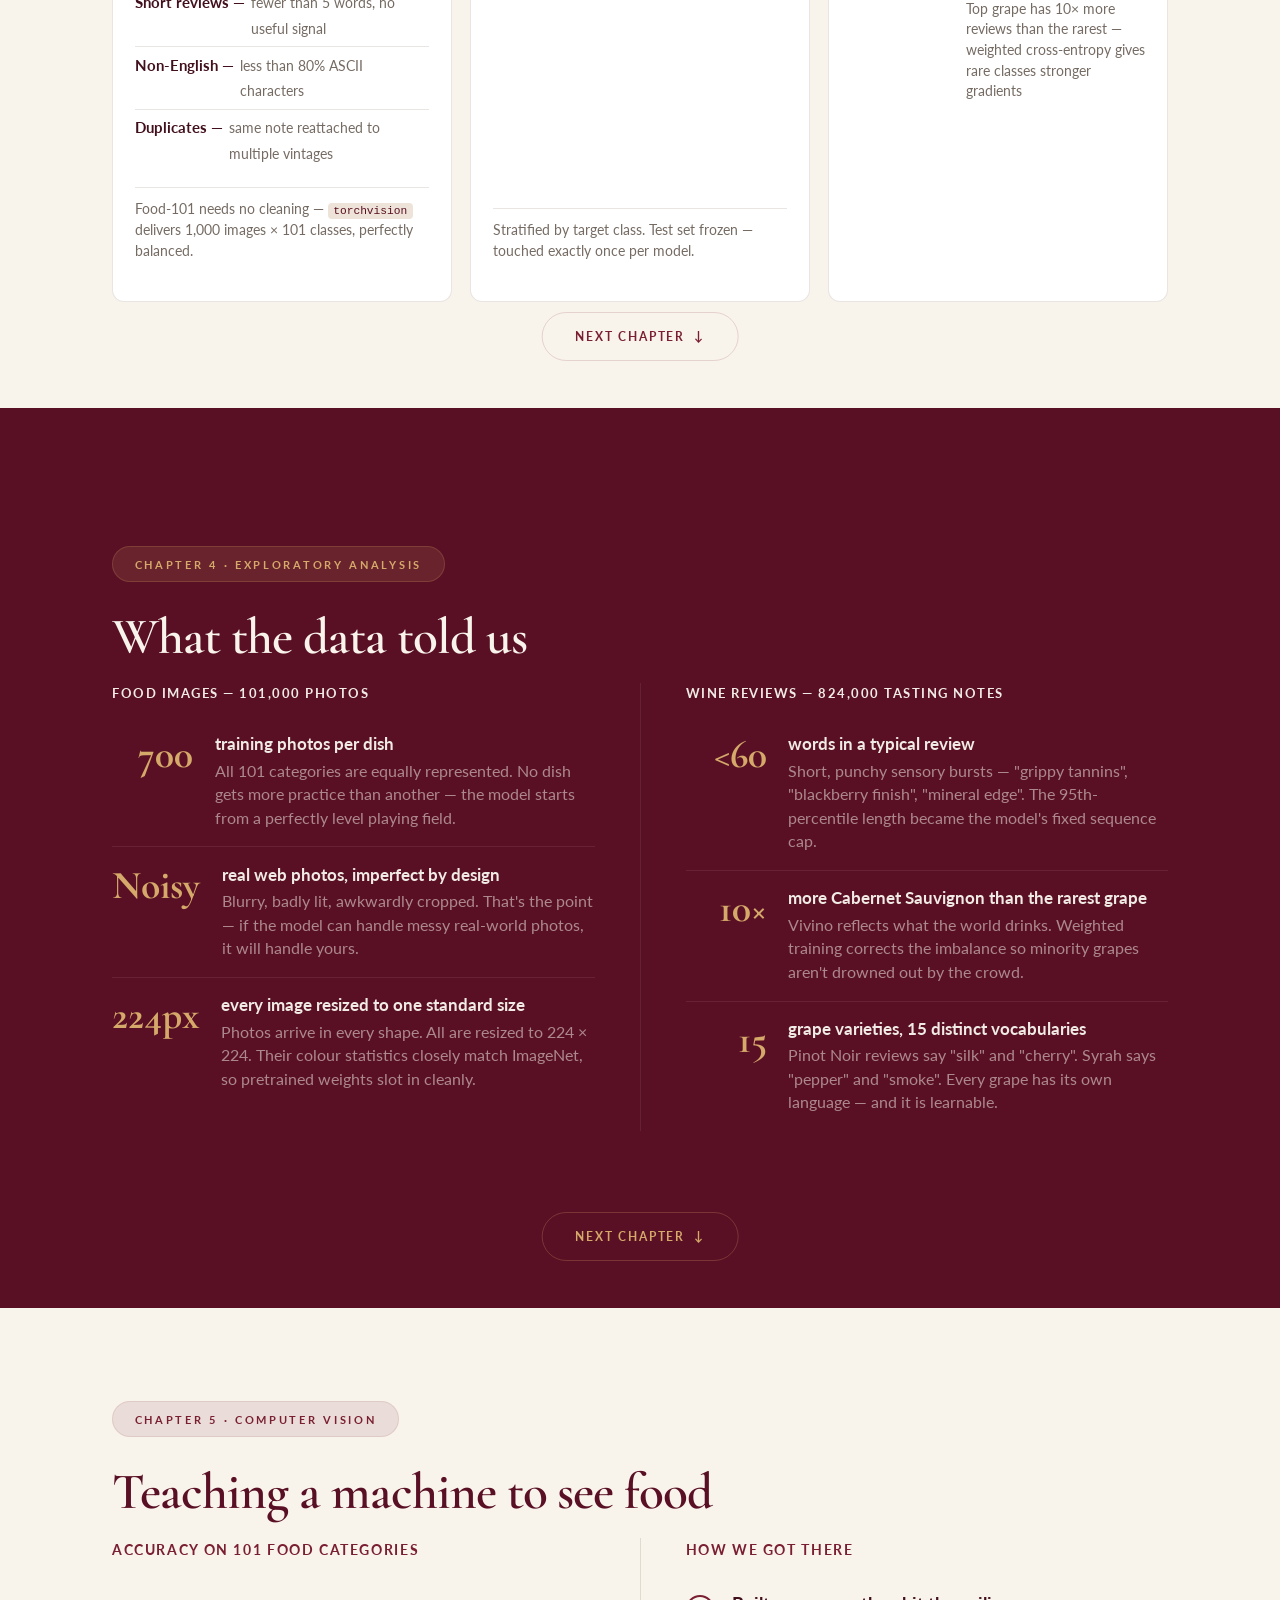
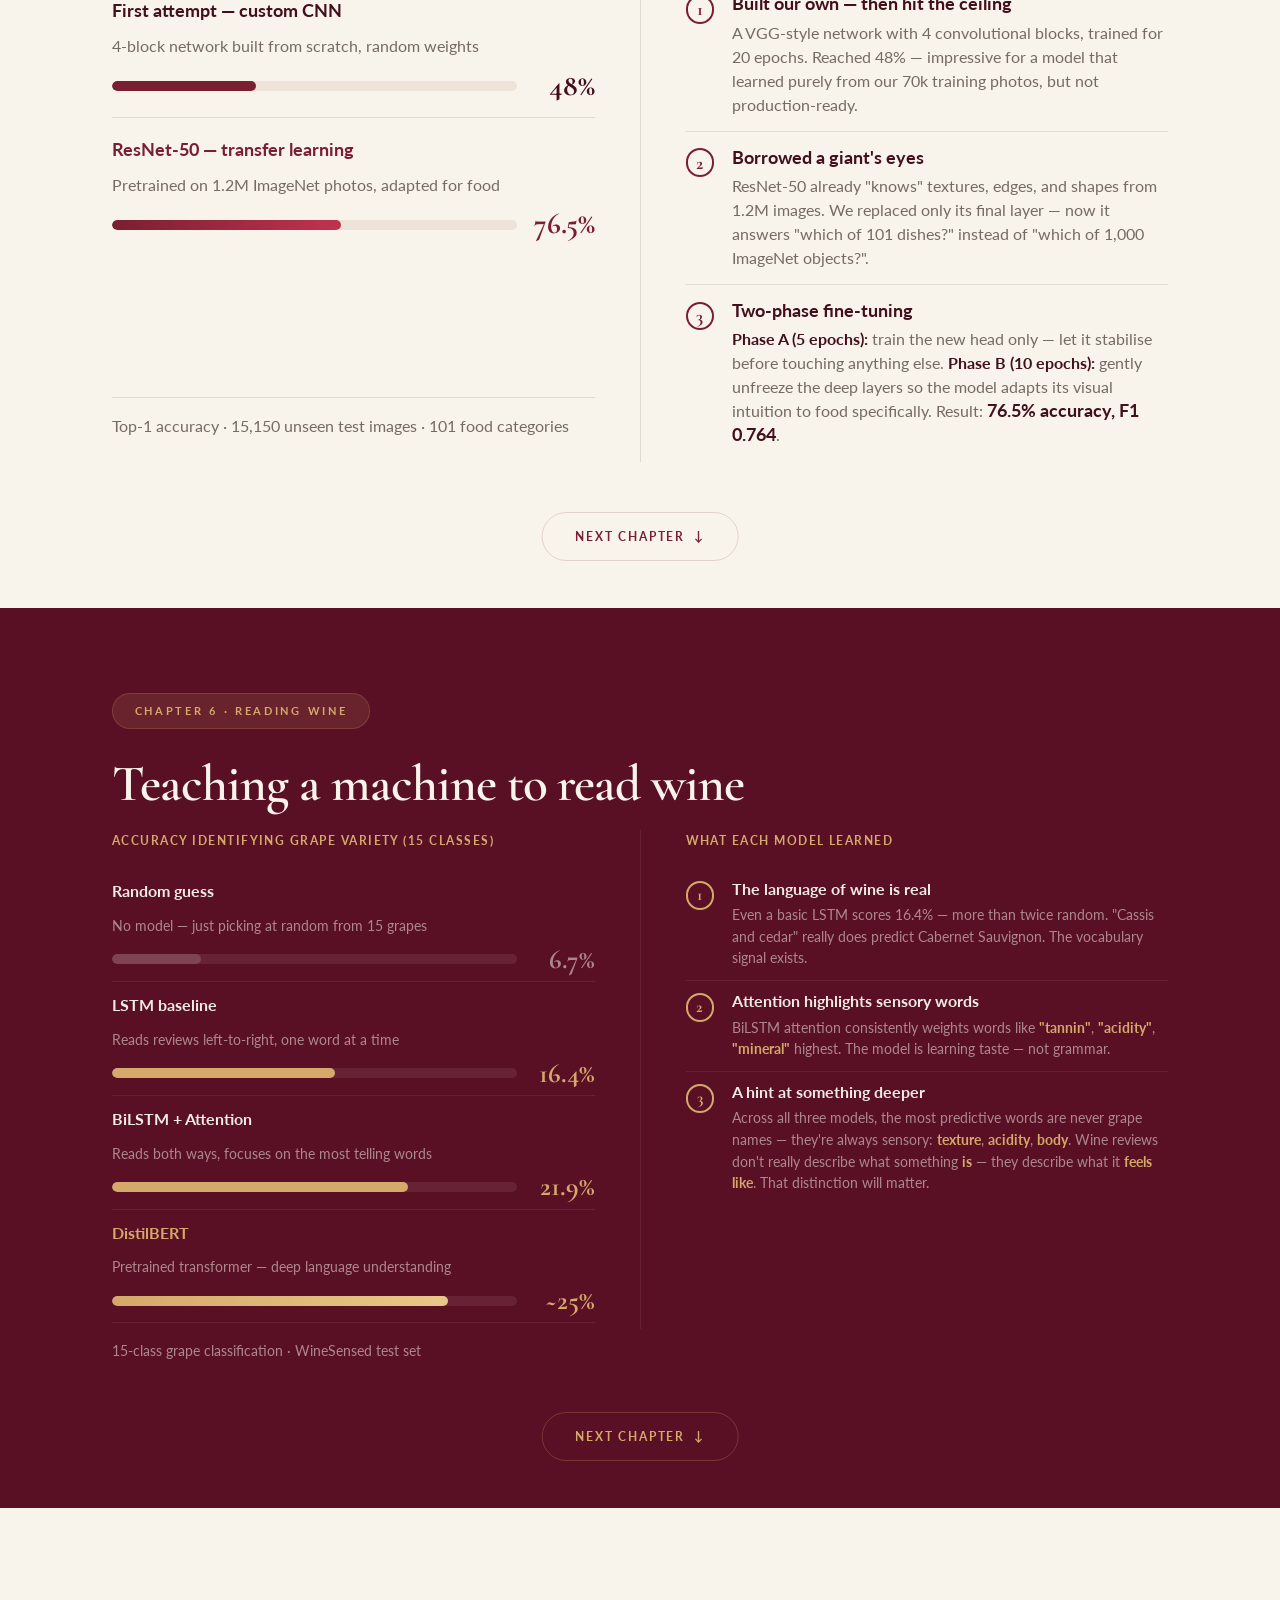
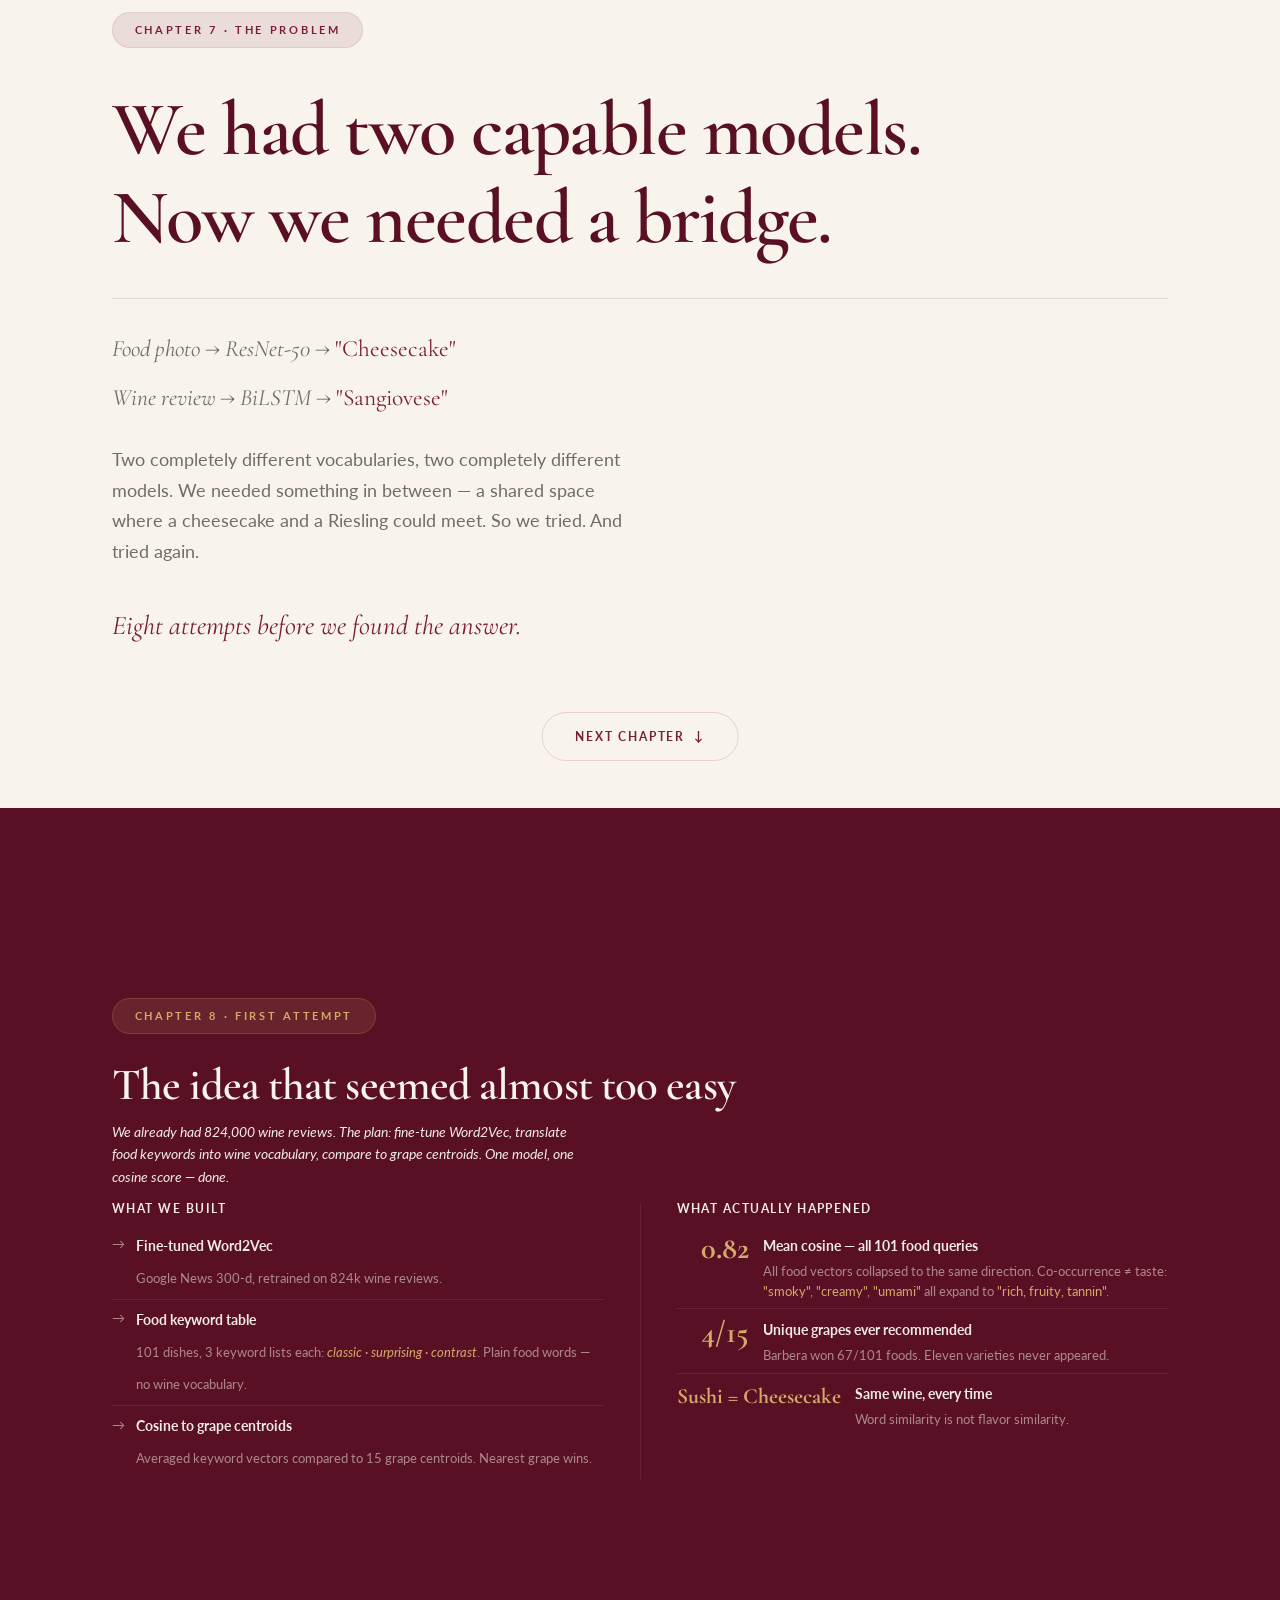
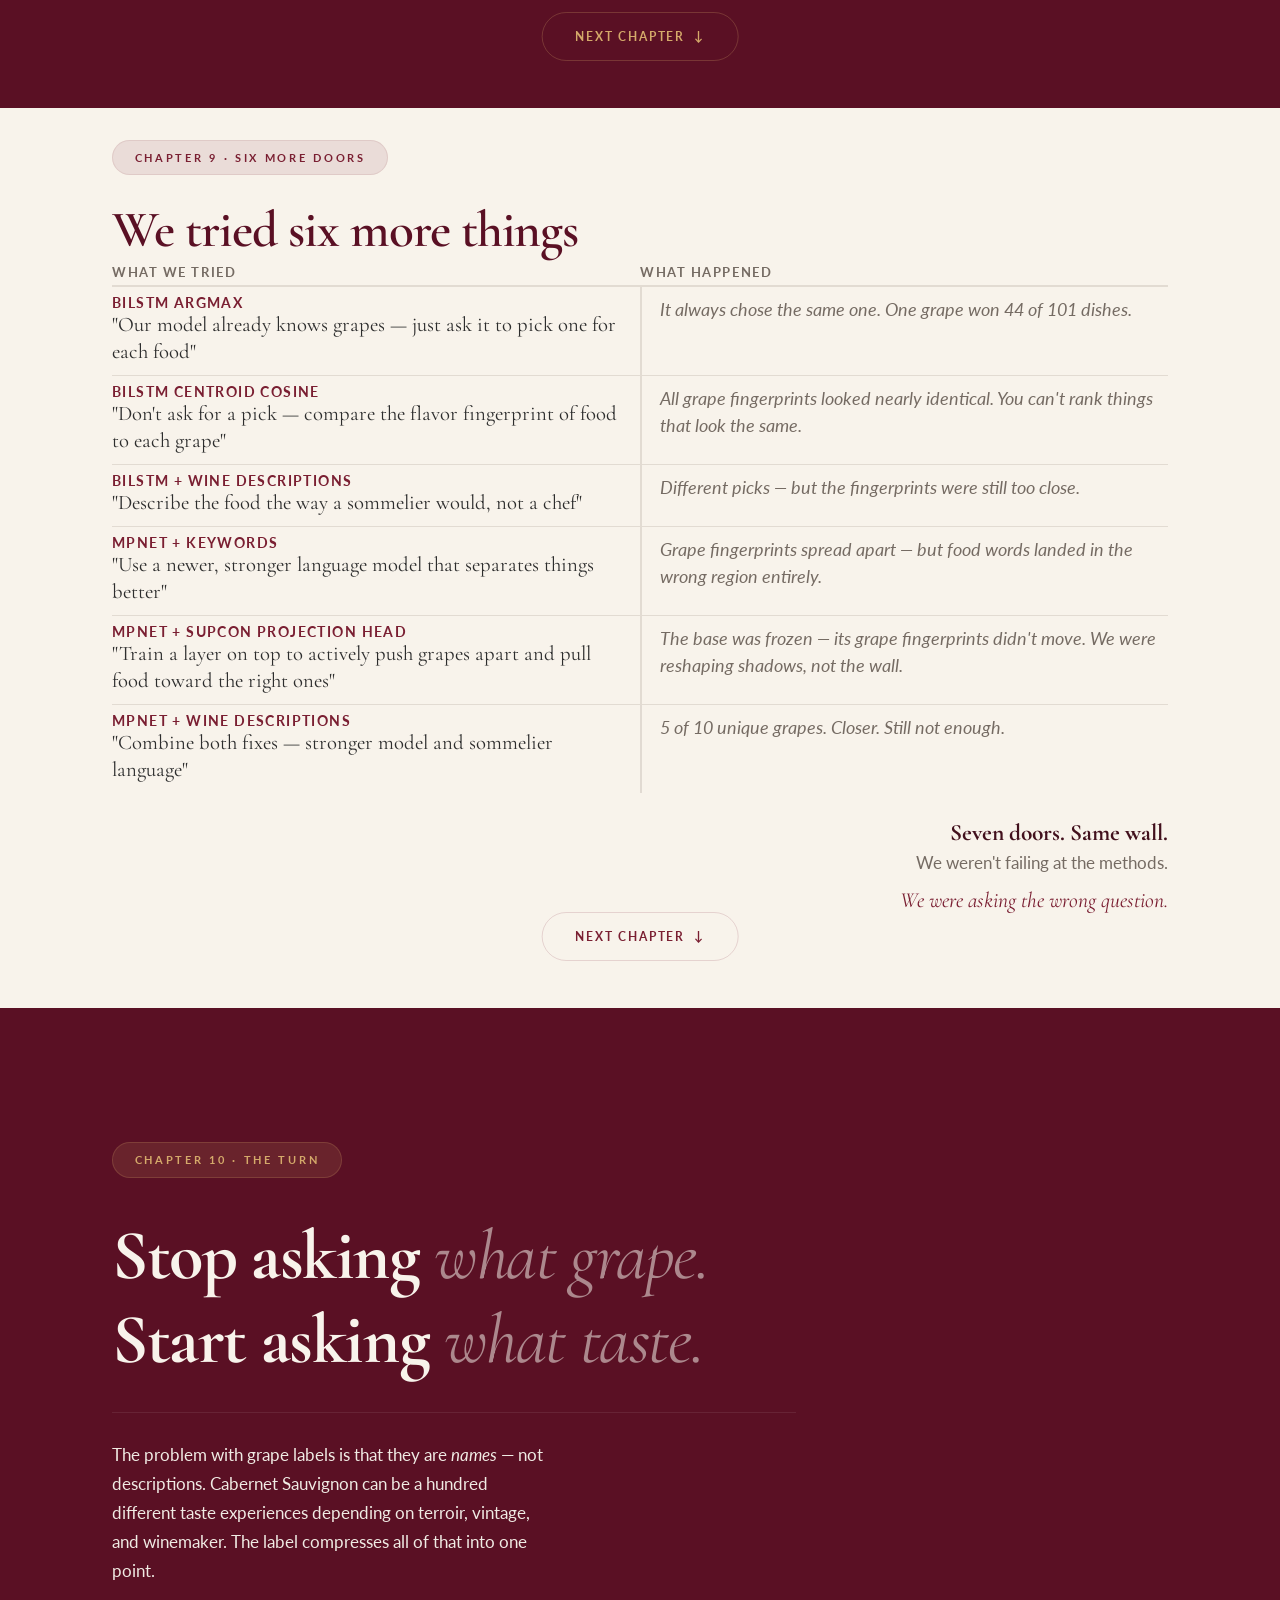
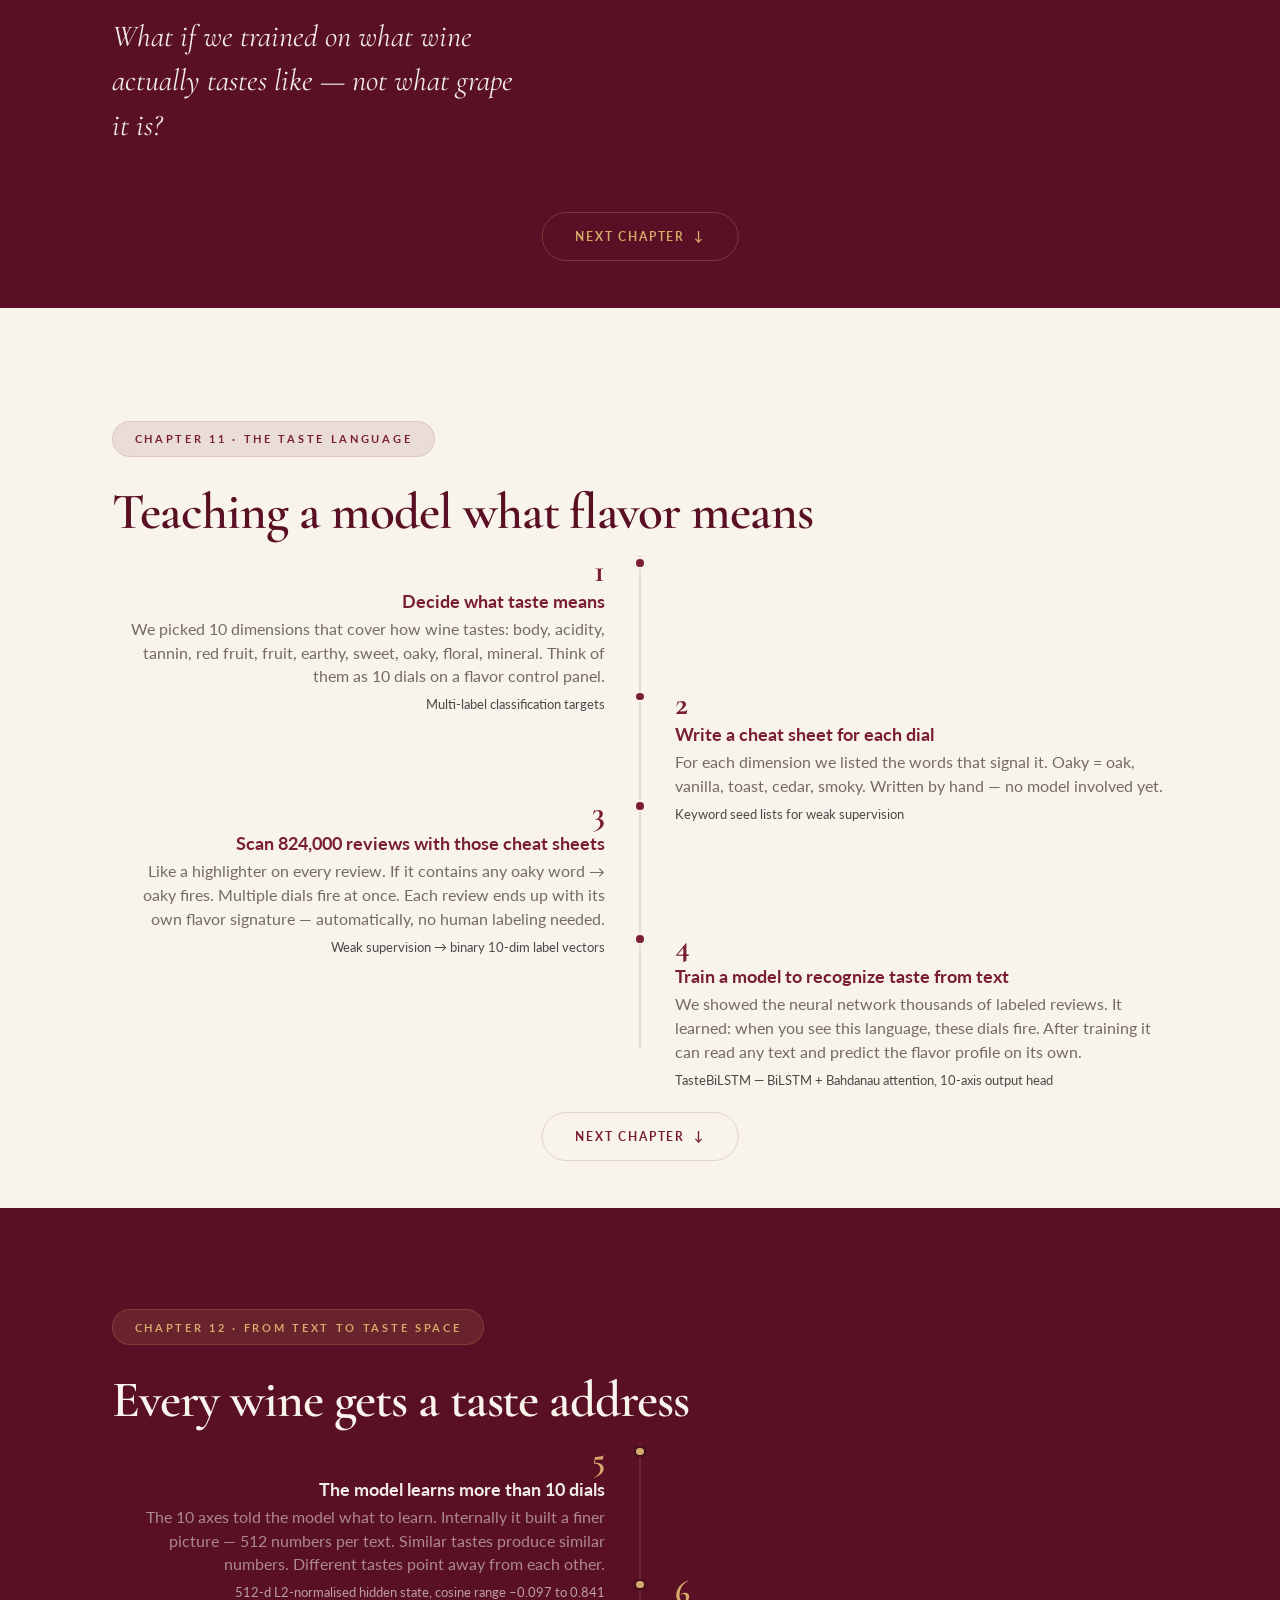
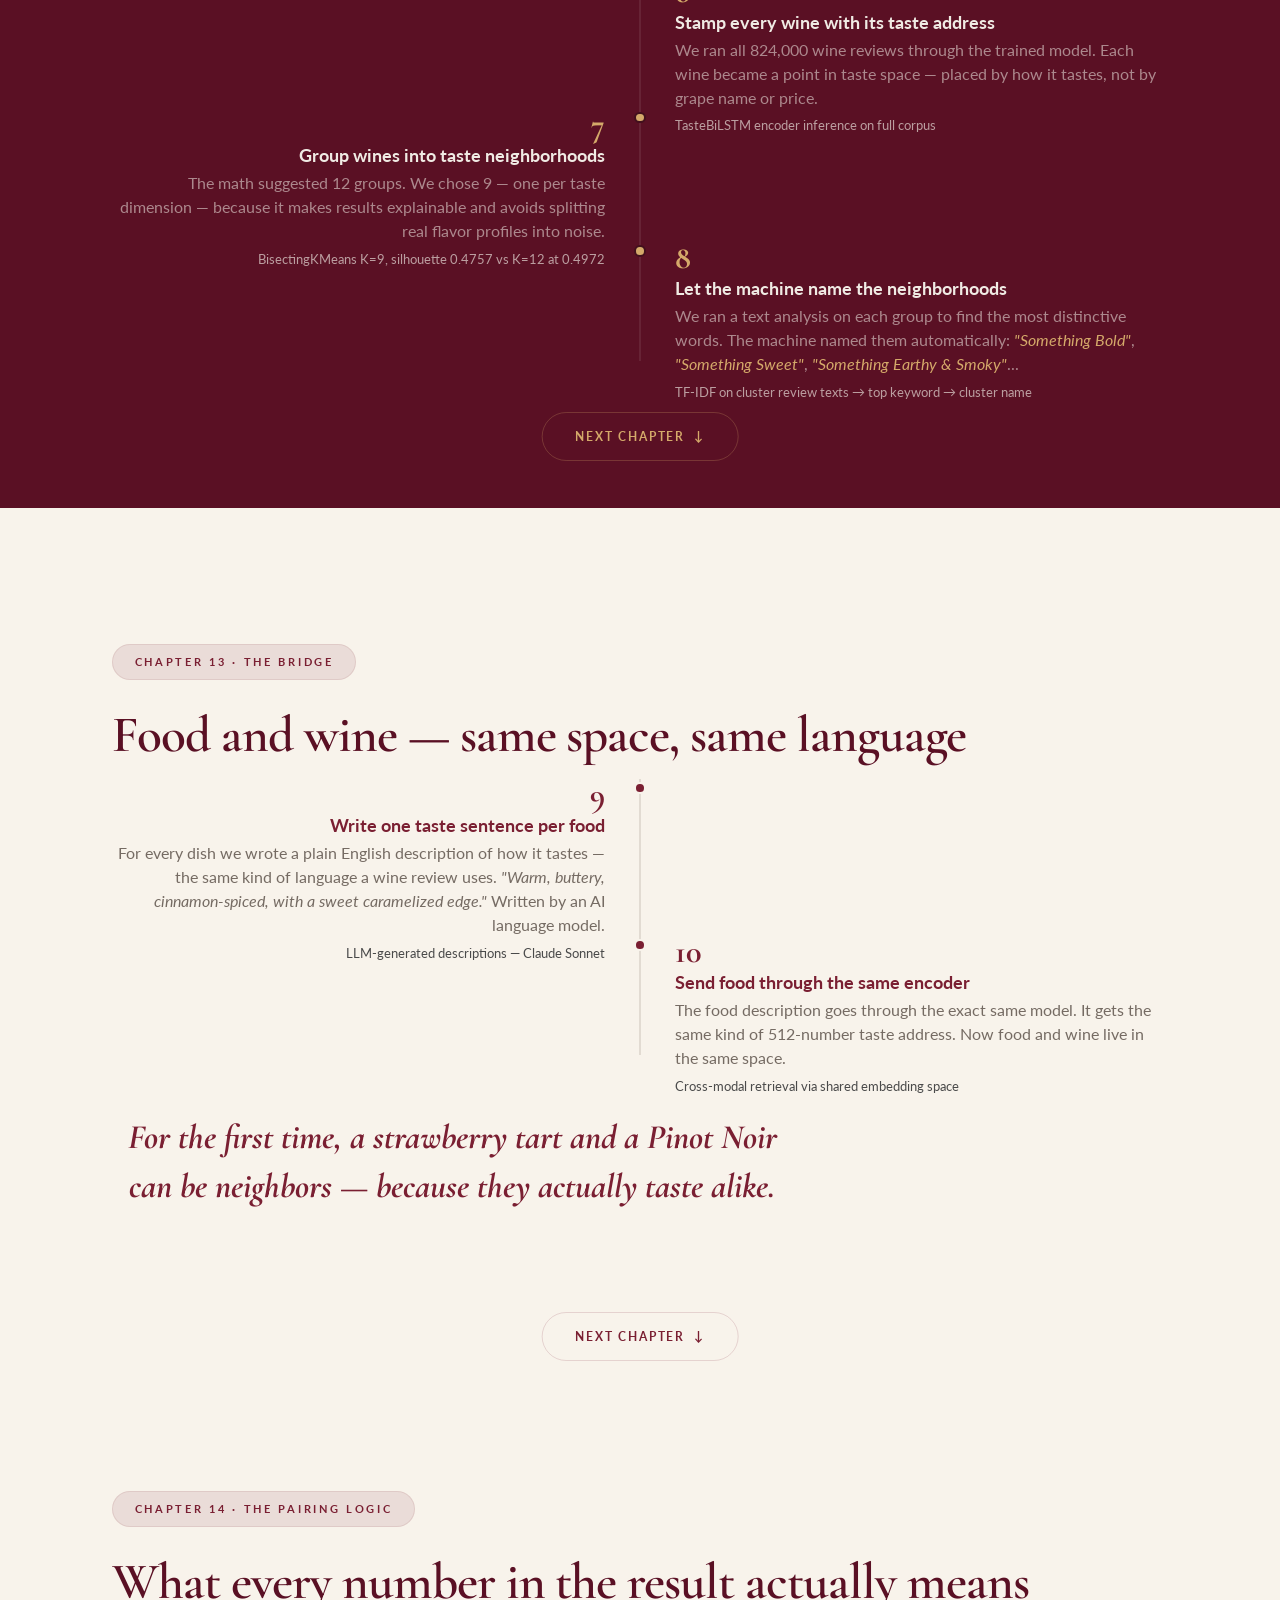
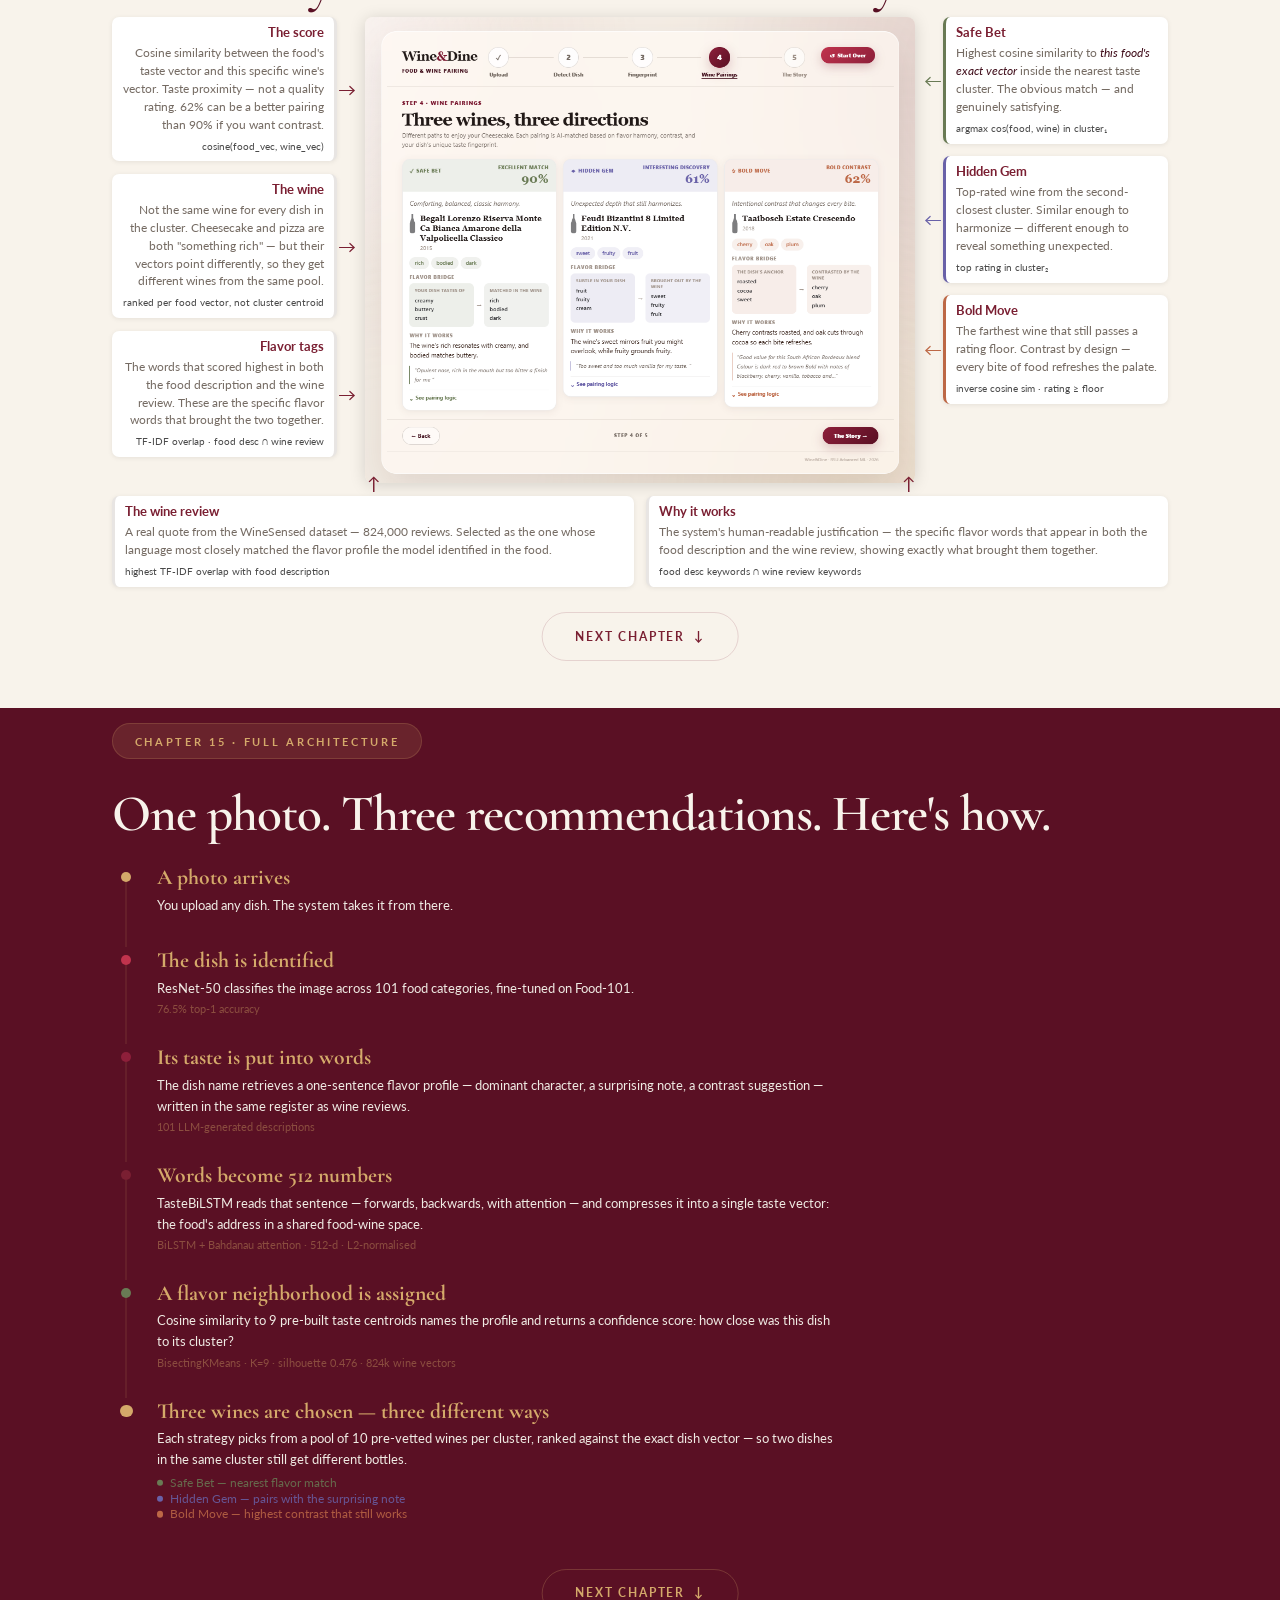
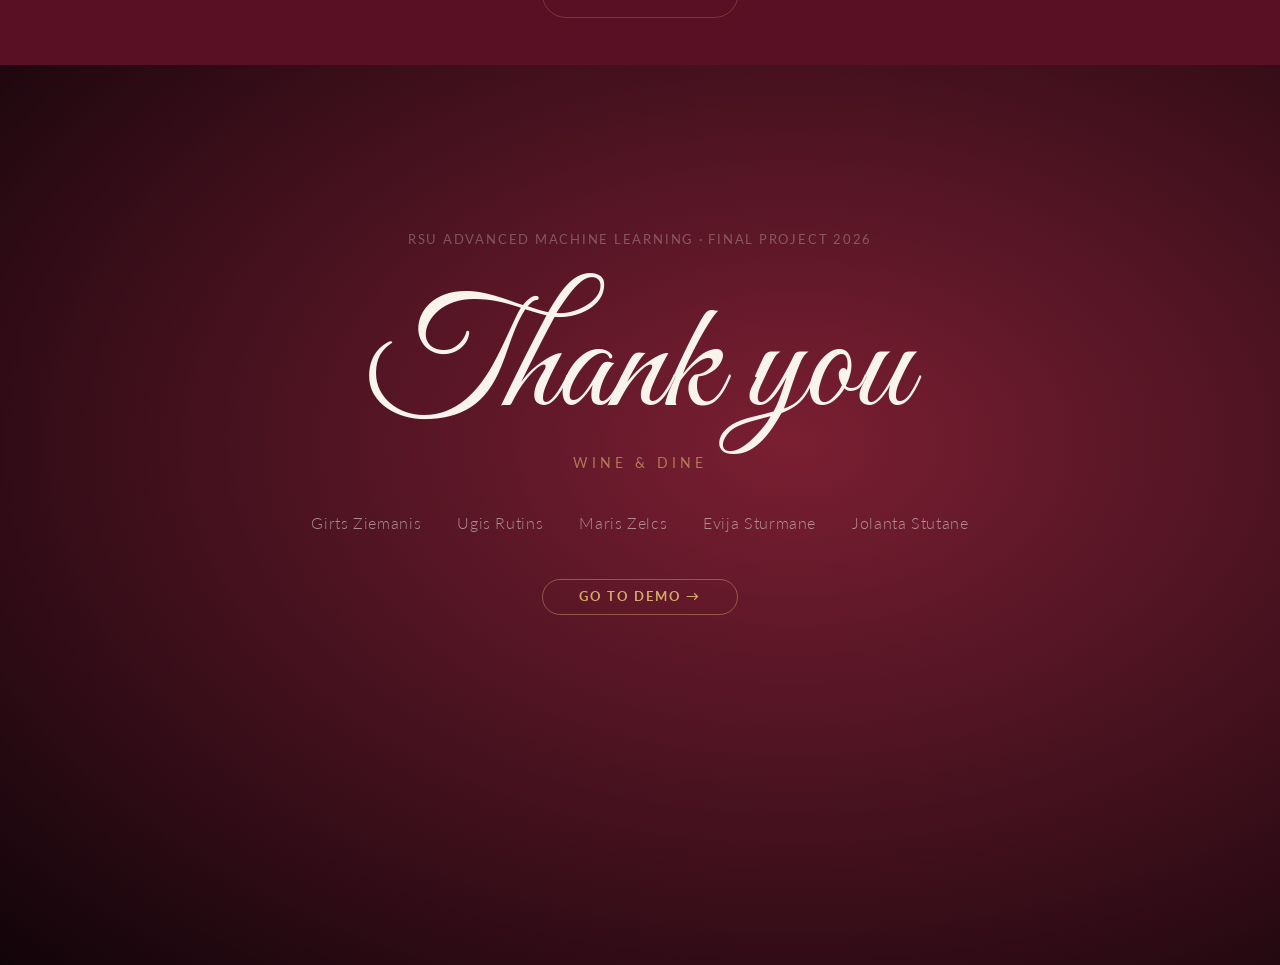
==== commit 9a397fcf: "Landing: fullscreen btn, wider Ch15 timeline, Ch14 fruit fix, nav nudge" ====
--- a/landing/index.html
+++ b/landing/index.html
@@ -645,7 +645,7 @@
         <div class="tl-content tl-content--left">
           <span class="tl-num">1</span>
           <strong class="tl-title">Decide what taste means</strong>
-          <p class="tl-desc">We picked 10 dimensions that cover how wine tastes: body, acidity, tannin, red fruit, dark fruit, earthy, sweet, oaky, floral, mineral. Think of them as 10 dials on a flavor control panel.</p>
+          <p class="tl-desc">We picked 10 dimensions that cover how wine tastes: body, acidity, tannin, red fruit, fruit, earthy, sweet, oaky, floral, mineral. Think of them as 10 dials on a flavor control panel.</p>
           <span class="tl-tech">Multi-label classification targets</span>
         </div>
         <div class="tl-dot-wrap"><div class="tl-dot"></div></div>
@@ -936,5 +936,34 @@
   </section>
 
   <script src="script.js"></script>
+
+  <!-- Fullscreen toggle -->
+  <button id="fs-btn" aria-label="Toggle fullscreen" title="Toggle fullscreen">
+    <svg id="fs-icon-enter" xmlns="http://www.w3.org/2000/svg" width="18" height="18" viewBox="0 0 24 24" fill="none" stroke="currentColor" stroke-width="2" stroke-linecap="round" stroke-linejoin="round">
+      <polyline points="15 3 21 3 21 9"/><polyline points="9 21 3 21 3 15"/>
+      <line x1="21" y1="3" x2="14" y2="10"/><line x1="3" y1="21" x2="10" y2="14"/>
+    </svg>
+    <svg id="fs-icon-exit" xmlns="http://www.w3.org/2000/svg" width="18" height="18" viewBox="0 0 24 24" fill="none" stroke="currentColor" stroke-width="2" stroke-linecap="round" stroke-linejoin="round" style="display:none">
+      <polyline points="4 14 10 14 10 20"/><polyline points="20 10 14 10 14 4"/>
+      <line x1="10" y1="14" x2="3" y2="21"/><line x1="21" y1="3" x2="14" y2="10"/>
+    </svg>
+  </button>
+  <script>
+    const fsBtn = document.getElementById('fs-btn');
+    const fsEnter = document.getElementById('fs-icon-enter');
+    const fsExit = document.getElementById('fs-icon-exit');
+    fsBtn.addEventListener('click', () => {
+      if (!document.fullscreenElement) {
+        document.documentElement.requestFullscreen();
+      } else {
+        document.exitFullscreen();
+      }
+    });
+    document.addEventListener('fullscreenchange', () => {
+      const isFs = !!document.fullscreenElement;
+      fsEnter.style.display = isFs ? 'none' : '';
+      fsExit.style.display  = isFs ? '' : 'none';
+    });
+  </script>
 </body>
 </html>
--- a/landing/style.css
+++ b/landing/style.css
@@ -147,7 +147,7 @@
 
 .slide-nav {
   position: absolute;
-  bottom: 3rem;
+  bottom: 2.6rem;
   left: 50%;
   transform: translateX(-50%);
   z-index: 5;
@@ -1438,12 +1438,11 @@
 }
 
 /* ── Chapter 15 — Full Architecture ── */
-#pairing { padding-top: 0.8rem; padding-bottom: 5rem; }
+#pairing { padding-top: 0.8rem; padding-bottom: 8rem; }
 #pairing h2 { margin-bottom: 1.2rem; }
 
 .tl2 {
-  max-width: 640px;
-  margin: 0 auto;
+  max-width: 960px;
   display: flex;
   flex-direction: column;
 }
@@ -1611,8 +1610,35 @@
   border-color: var(--gold);
 }
 
-
-  font-size: clamp(2.8rem, 5.5vw, 4.2rem);
+/* ── Fullscreen button ───────────────────────────────────────────────────── */
+#fs-btn {
+  position: fixed;
+  top: 1.1rem;
+  right: 1.2rem;
+  z-index: 9999;
+  display: flex;
+  align-items: center;
+  justify-content: center;
+  width: 2.2rem;
+  height: 2.2rem;
+  border-radius: 50%;
+  border: 1px solid rgba(255,255,255,0.18);
+  background: rgba(0,0,0,0.28);
+  backdrop-filter: blur(6px);
+  color: rgba(255,255,255,0.7);
+  cursor: pointer;
+  transition: background 0.2s, color 0.2s, border-color 0.2s;
+  padding: 0;
+}
+#fs-btn:hover {
+  background: rgba(122,31,50,0.7);
+  border-color: rgba(212,169,106,0.5);
+  color: #fff;
+}
+
+
+.bridge-heading {
+  font-size: clamp(3.2rem, 6vw, 5rem);
   line-height: 1.15;
   color: var(--text-light);
   margin: 0.6rem 0 2rem;
@@ -1626,7 +1652,7 @@
 .bridge-flows { margin-bottom: 1.4rem; }
 .bridge-flow {
   font-family: 'Cormorant Garamond', serif;
-  font-size: 1.15rem;
+  font-size: 1.3rem;
   font-style: italic;
   color: var(--text-light-m);
   margin: 0 0 0.35rem;
@@ -1636,7 +1662,7 @@
   color: var(--wine);
 }
 .bridge-body {
-  font-size: 0.9rem;
+  font-size: 1rem;
   color: var(--text-light-m);
   line-height: 1.7;
   max-width: 52ch;
@@ -1644,7 +1670,7 @@
 }
 .bridge-teaser {
   font-family: 'Cormorant Garamond', serif;
-  font-size: 1.25rem;
+  font-size: 1.5rem;
   font-style: italic;
   color: var(--wine);
   margin: 0;
